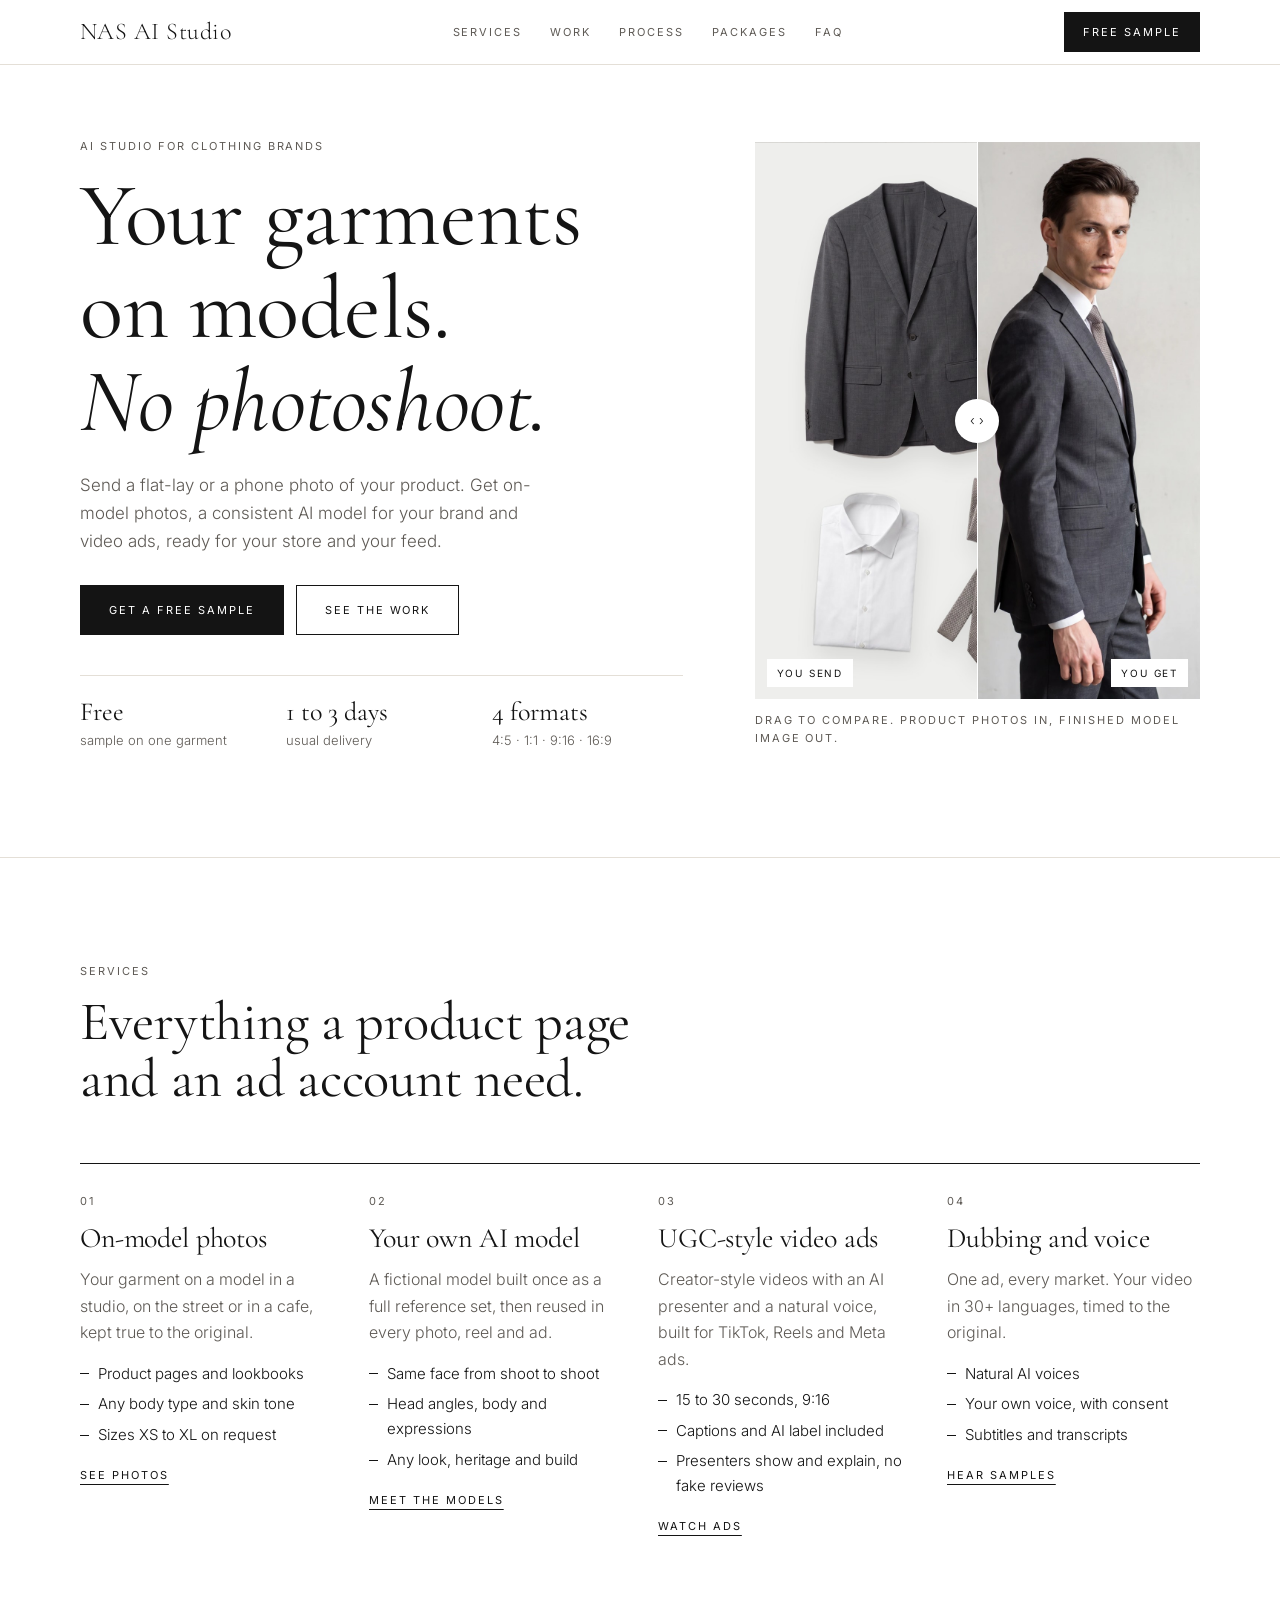
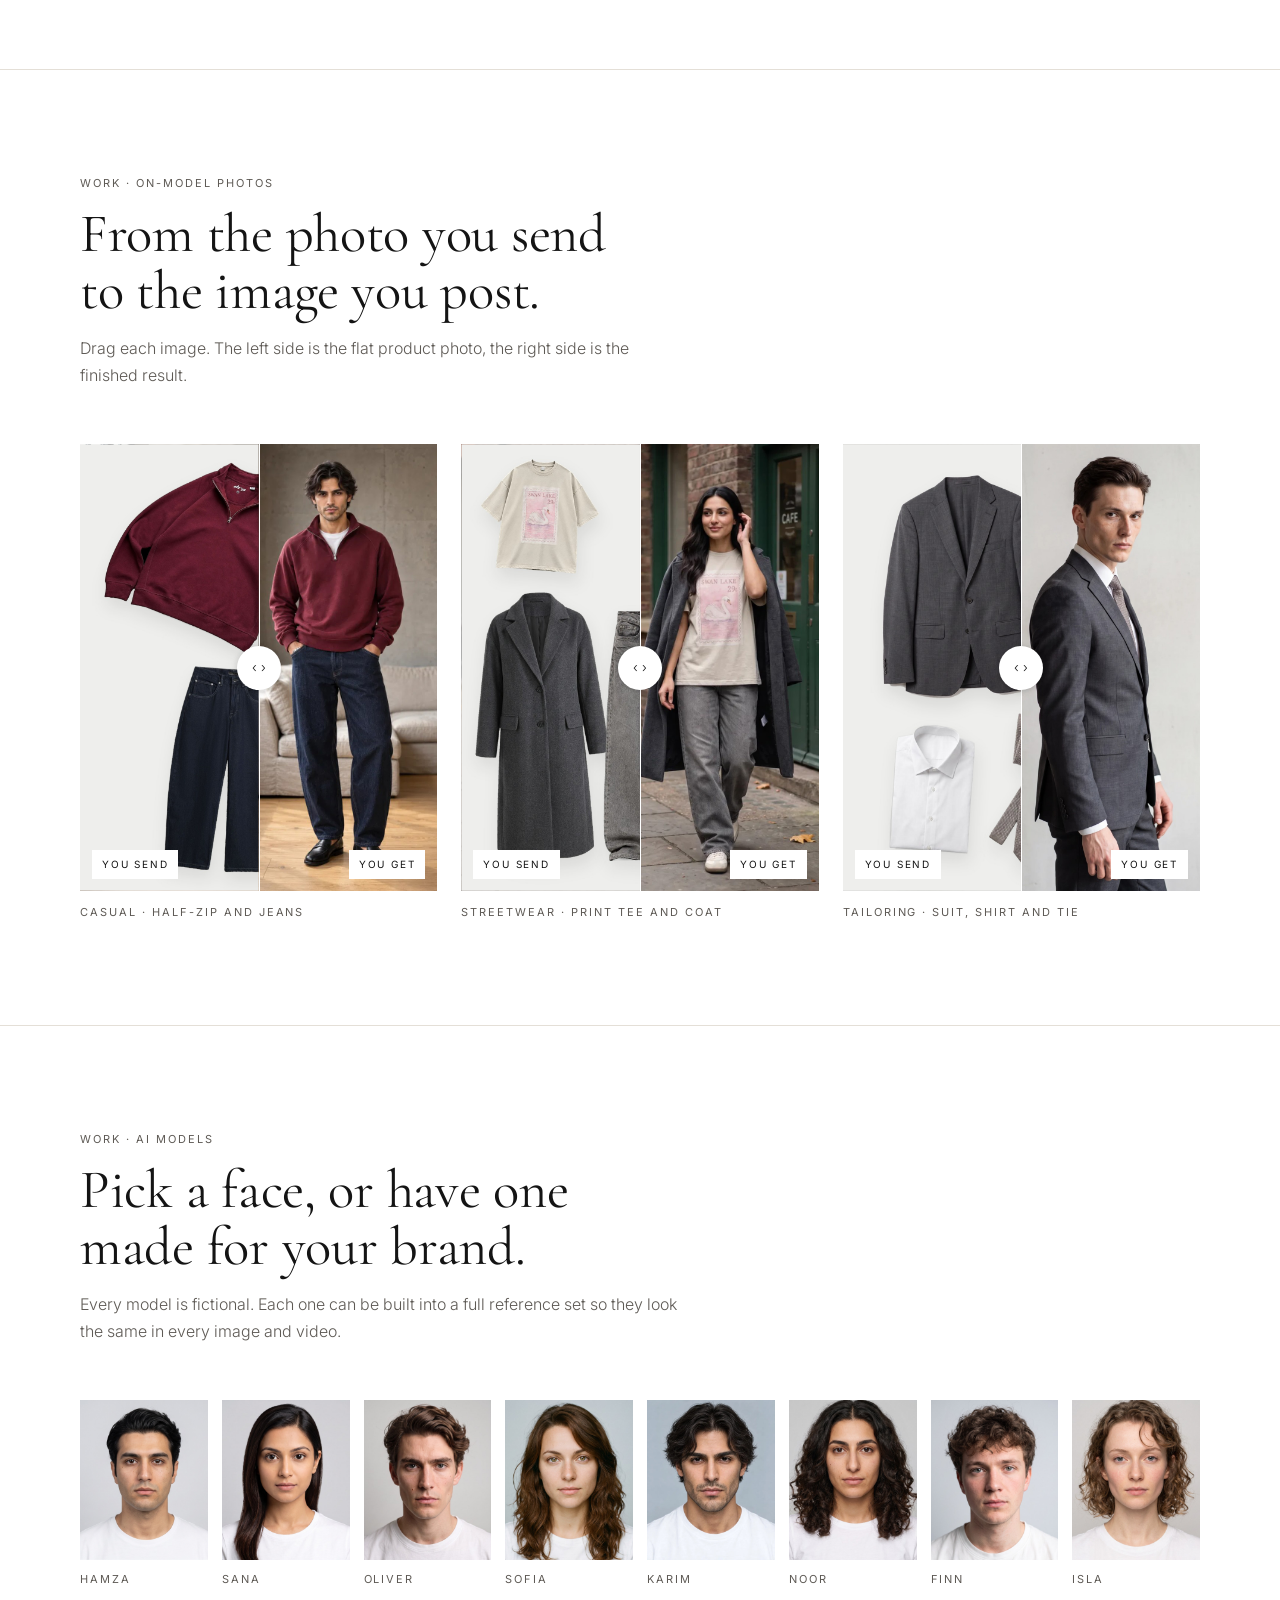
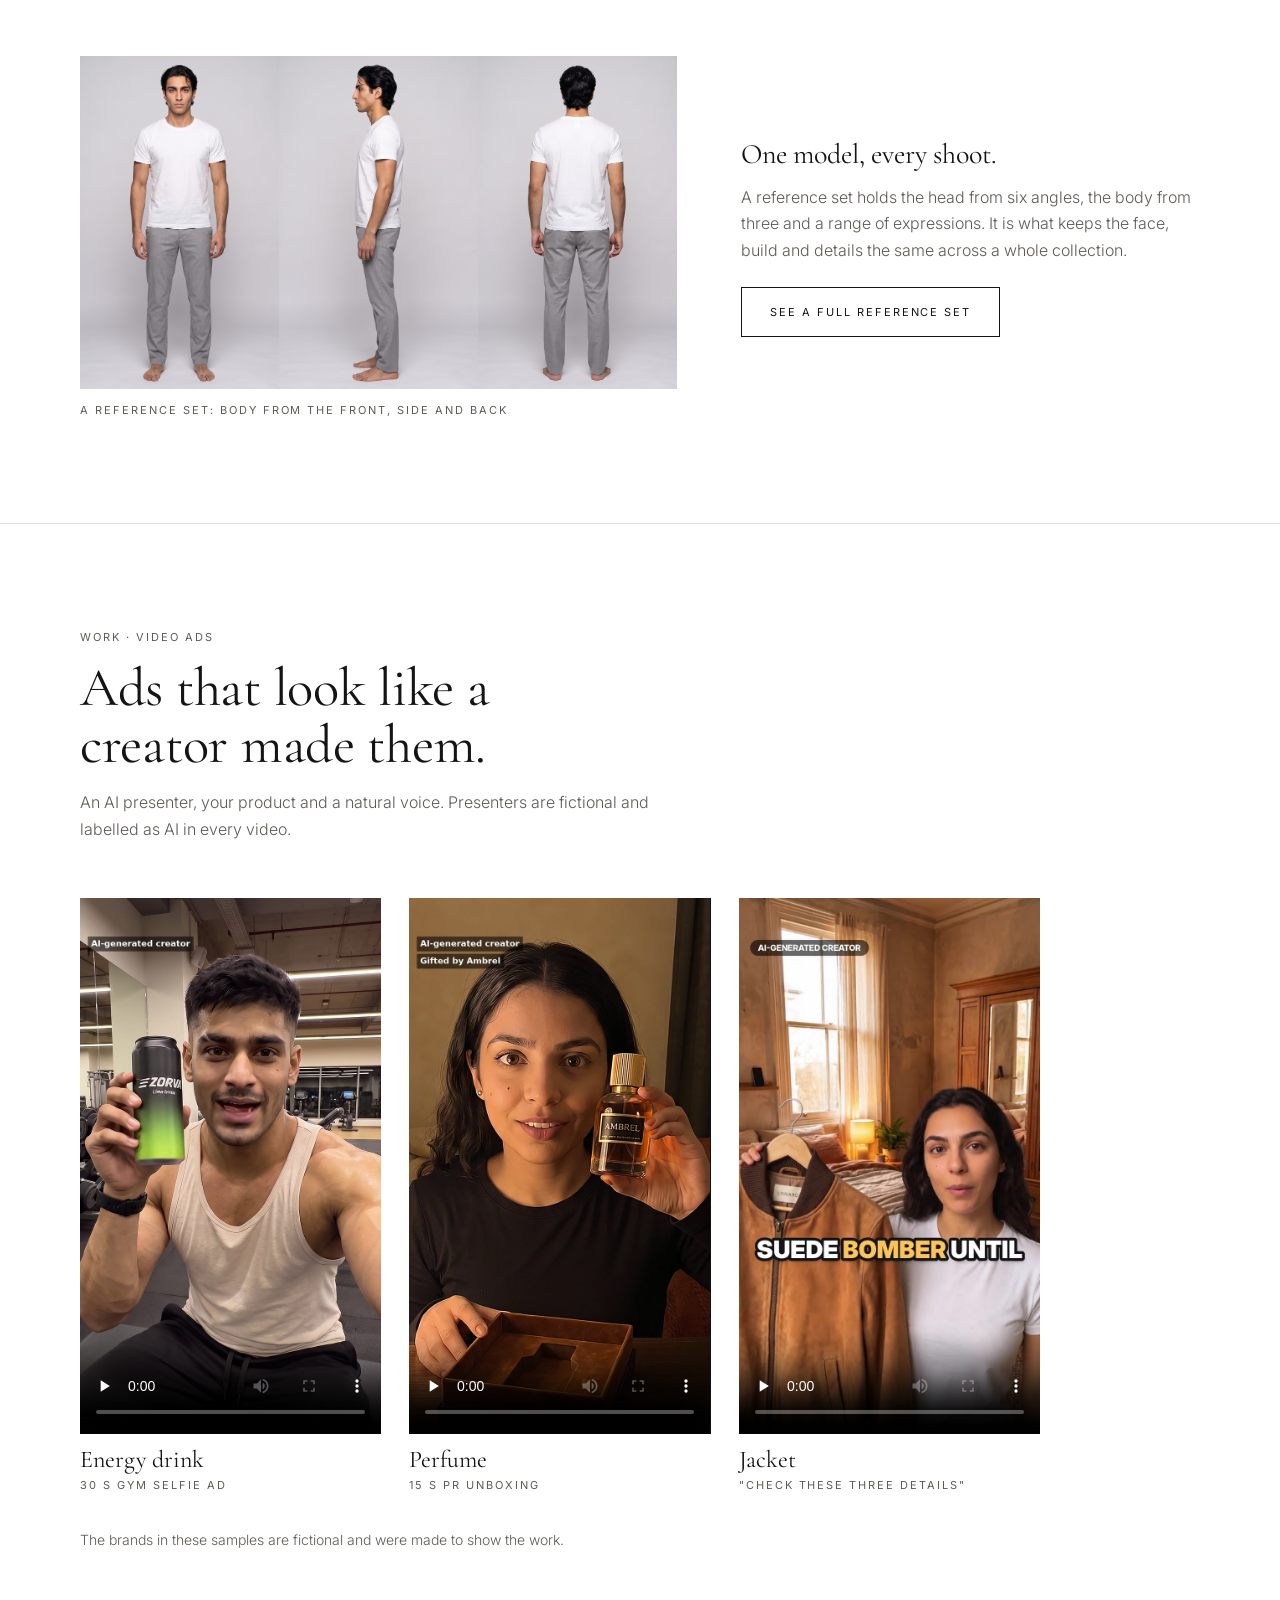
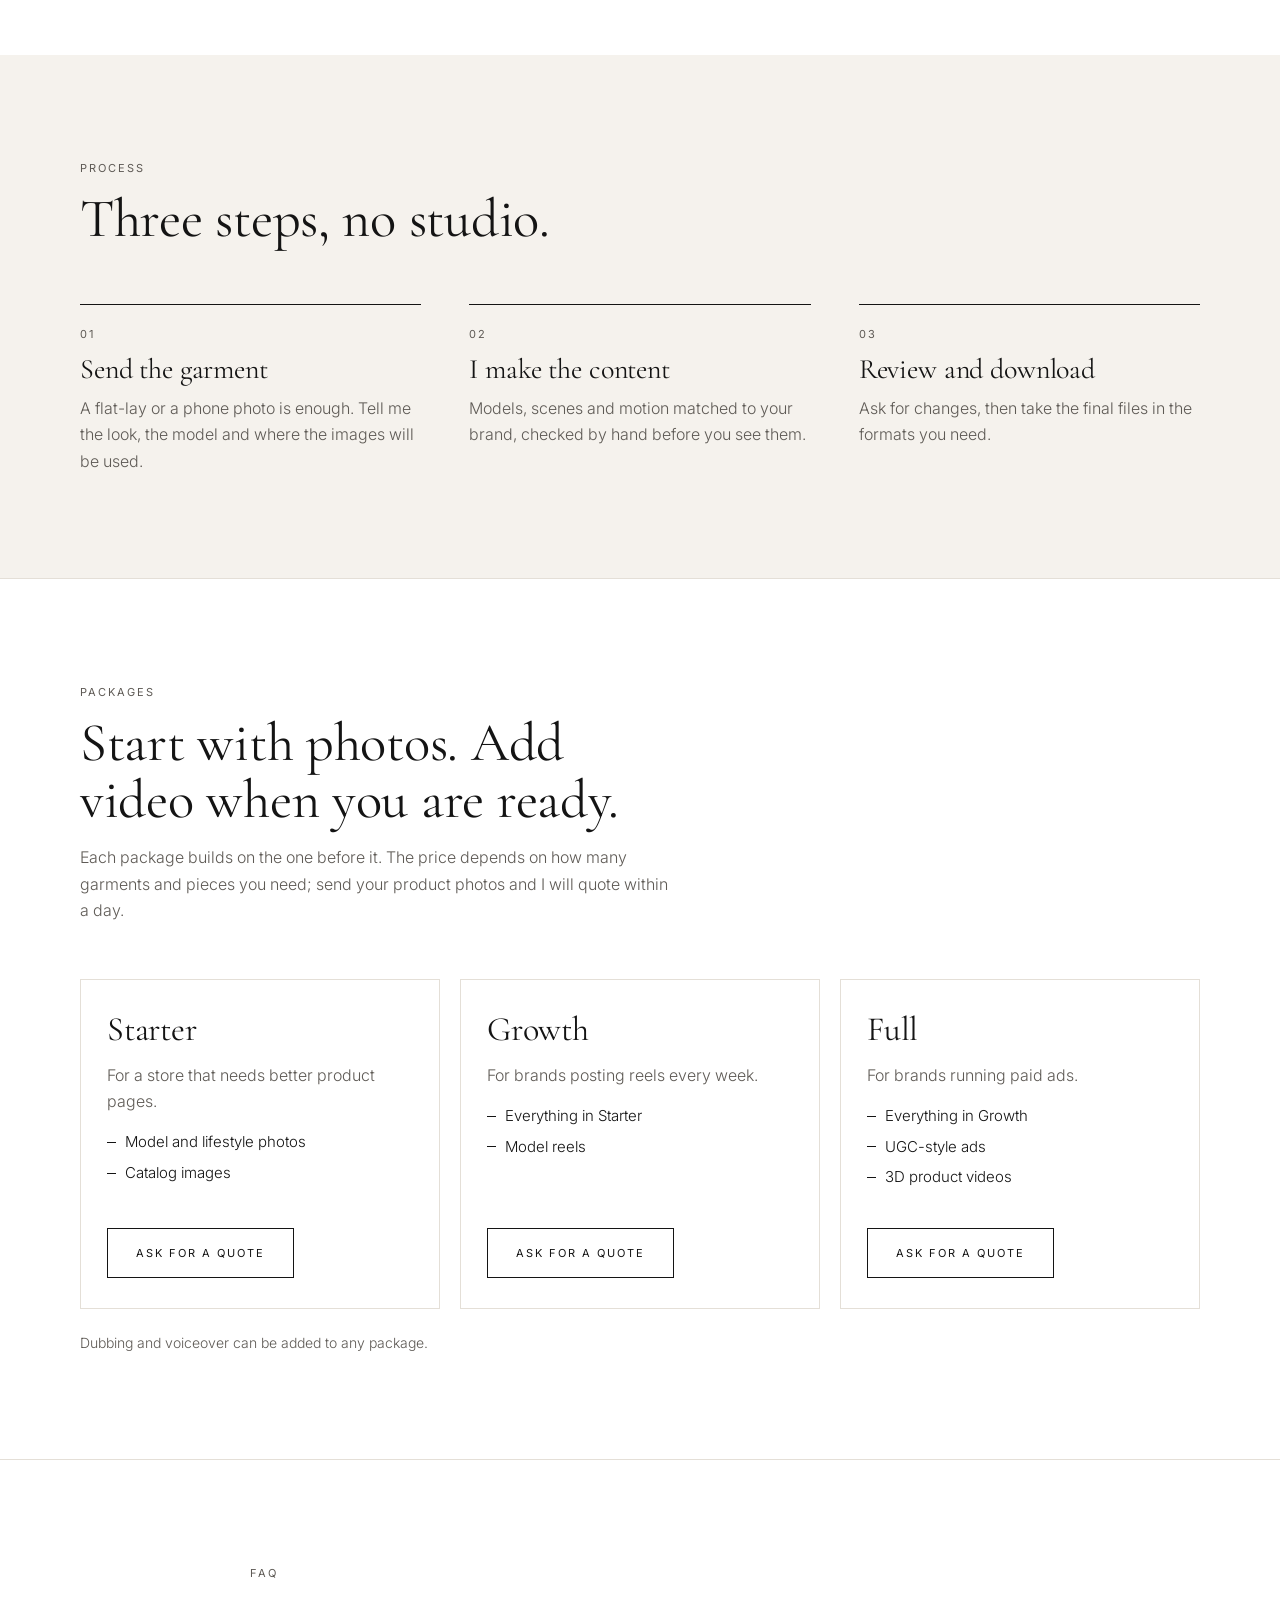
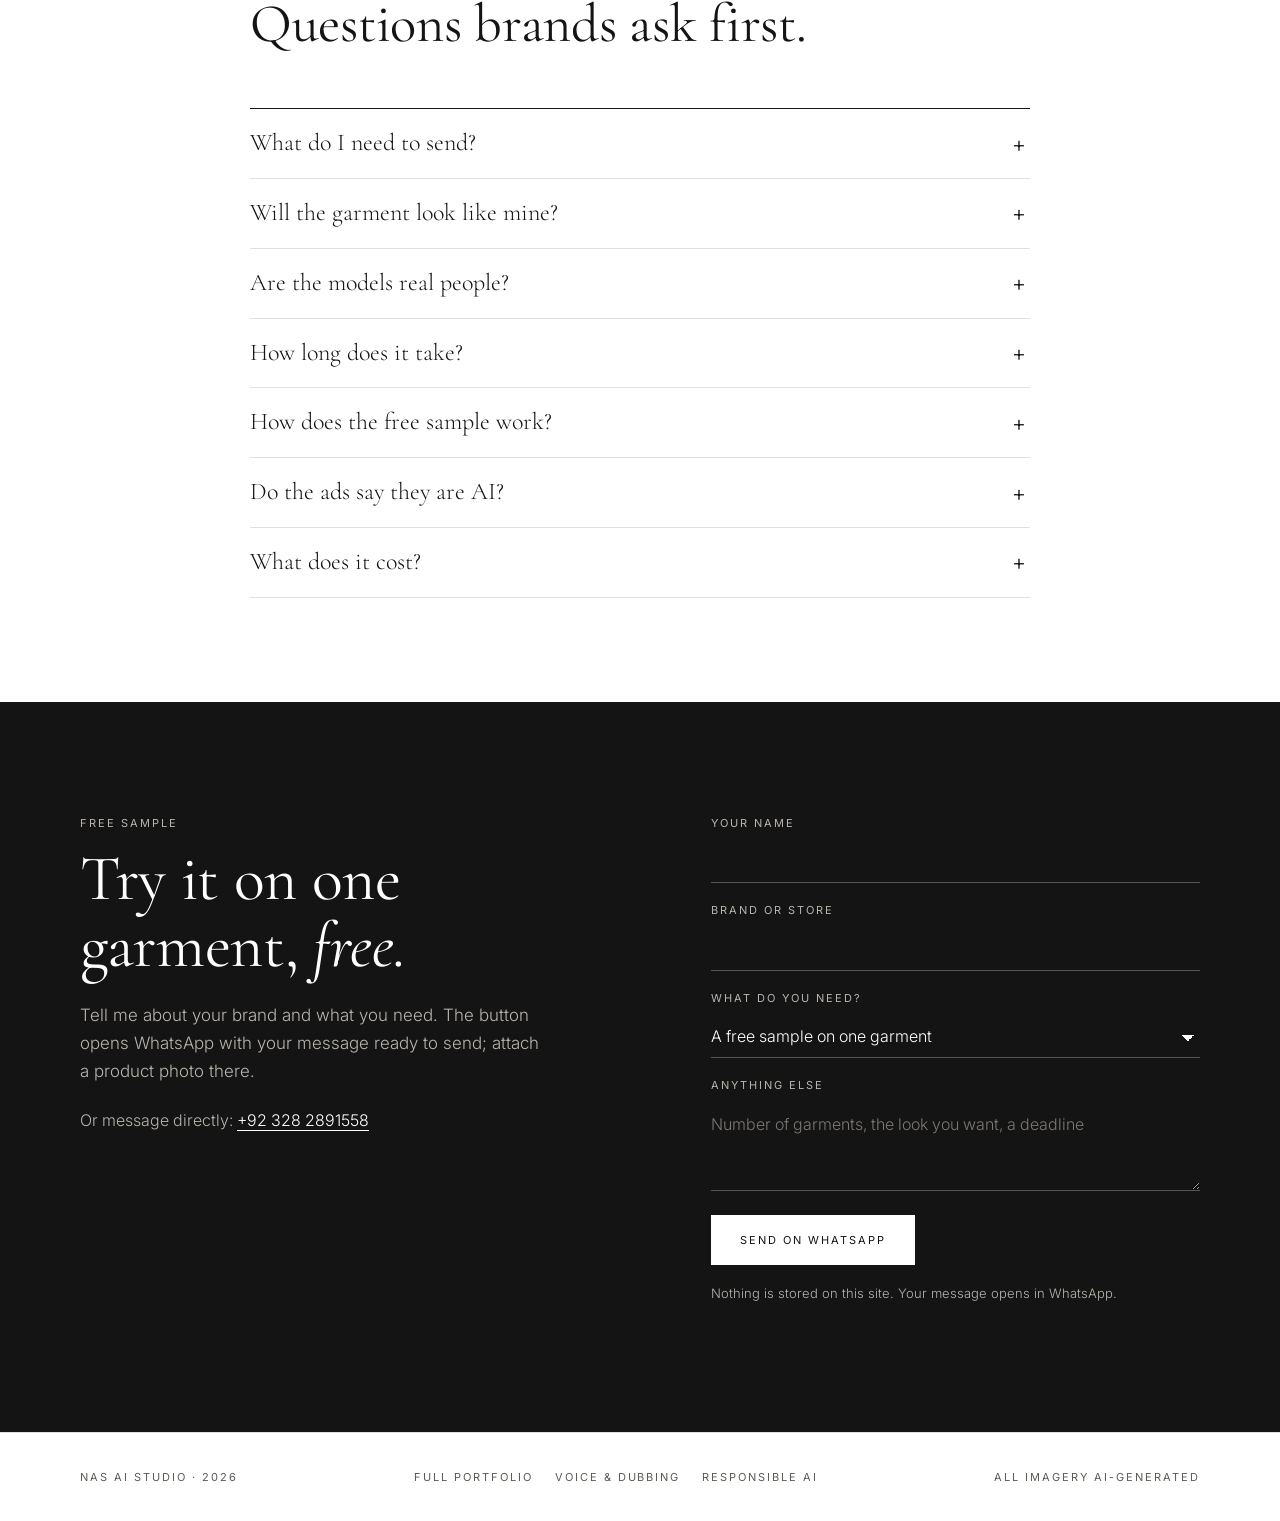
==== studio/index.html @ b706aa06 "Add a separate minimal service site for clothing brands under /studio/ A sales-focused page that reu" ====
<!doctype html>
<html lang="en">
<head>
<meta charset="utf-8">
<meta name="viewport" content="width=device-width, initial-scale=1, viewport-fit=cover">
<title>NAS AI Studio · On-model photos and ads for clothing brands</title>
<meta name="description" content="Send a product photo. Get on-model photos, AI fashion models and UGC-style video ads for your clothing brand, without a photoshoot. Free sample on one garment.">
<link rel="preconnect" href="https://fonts.googleapis.com">
<link rel="preconnect" href="https://fonts.gstatic.com" crossorigin>
<link rel="stylesheet" href="https://fonts.googleapis.com/css2?family=Cormorant+Garamond:ital,wght@0,400;0,500;1,400&family=Inter:wght@300;400;500&display=swap">
<link rel="stylesheet" href="studio.css?v=1">
</head>
<body>

<header class="top">
  <div class="wrap bar">
    <a class="brand" href="#top">NAS AI Studio</a>
    <nav class="nav" aria-label="Sections">
      <a href="#services">Services</a>
      <a href="#work">Work</a>
      <a href="#process">Process</a>
      <a href="#packages">Packages</a>
      <a href="#faq">FAQ</a>
    </nav>
    <a class="btn solid small" href="#contact">Free sample</a>
  </div>
</header>

<main id="top">

  <section class="hero">
    <div class="wrap hero-grid">
      <div class="hero-copy">
        <p class="eyebrow">AI studio for clothing brands</p>
        <h1>Your garments on models. <em>No photoshoot.</em></h1>
        <p class="lede">Send a flat-lay or a phone photo of your product. Get on-model photos, a consistent AI model for your brand and video ads, ready for your store and your feed.</p>
        <div class="cta">
          <a class="btn solid" href="#contact">Get a free sample</a>
          <a class="btn line" href="#work">See the work</a>
        </div>
        <ul class="facts">
          <li><b>Free</b><span>sample on one garment</span></li>
          <li><b>1 to 3 days</b><span>usual delivery</span></li>
          <li><b>4 formats</b><span>4:5 · 1:1 · 9:16 · 16:9</span></li>
        </ul>
      </div>
      <figure class="hero-media">
        <div class="ba" style="--p:50%">
          <div class="layer"><img src="../img/m3-ai.jpg" alt="AI result: a model wearing a charcoal suit, white shirt and tie" width="1200" height="1500"></div>
          <div class="layer before"><img src="../img/m3-original.jpg" alt="Original product photos: charcoal suit jacket, trousers, white shirt and knit tie" width="1200" height="1500"></div>
          <span class="tag l">You send</span>
          <span class="tag r">You get</span>
          <div class="divider"></div>
          <div class="knob" aria-hidden="true">‹ ›</div>
          <input type="range" min="0" max="100" value="50" aria-label="Compare the product photos you send with the finished model image">
        </div>
        <figcaption>Drag to compare. Product photos in, finished model image out.</figcaption>
      </figure>
    </div>
  </section>

  <section class="band" id="services">
    <div class="wrap">
      <div class="head">
        <p class="eyebrow">Services</p>
        <h2>Everything a product page and an ad account need.</h2>
      </div>
      <div class="services">
        <article class="service">
          <span class="num">01</span>
          <h3>On-model photos</h3>
          <p>Your garment on a model in a studio, on the street or in a cafe, kept true to the original.</p>
          <ul><li>Product pages and lookbooks</li><li>Any body type and skin tone</li><li>Sizes XS to XL on request</li></ul>
          <a class="more" href="#work">See photos</a>
        </article>
        <article class="service">
          <span class="num">02</span>
          <h3>Your own AI model</h3>
          <p>A fictional model built once as a full reference set, then reused in every photo, reel and ad.</p>
          <ul><li>Same face from shoot to shoot</li><li>Head angles, body and expressions</li><li>Any look, heritage and build</li></ul>
          <a class="more" href="#models">Meet the models</a>
        </article>
        <article class="service">
          <span class="num">03</span>
          <h3>UGC-style video ads</h3>
          <p>Creator-style videos with an AI presenter and a natural voice, built for TikTok, Reels and Meta ads.</p>
          <ul><li>15 to 30 seconds, 9:16</li><li>Captions and AI label included</li><li>Presenters show and explain, no fake reviews</li></ul>
          <a class="more" href="#ads">Watch ads</a>
        </article>
        <article class="service">
          <span class="num">04</span>
          <h3>Dubbing and voice</h3>
          <p>One ad, every market. Your video in 30+ languages, timed to the original.</p>
          <ul><li>Natural AI voices</li><li>Your own voice, with consent</li><li>Subtitles and transcripts</li></ul>
          <a class="more" href="../voice.html">Hear samples</a>
        </article>
      </div>
    </div>
  </section>

  <section class="band" id="work">
    <div class="wrap">
      <div class="head">
        <p class="eyebrow">Work · On-model photos</p>
        <h2>From the photo you send to the image you post.</h2>
        <p class="sub">Drag each image. The left side is the flat product photo, the right side is the finished result.</p>
      </div>
      <div class="ba-row">
        <figure>
          <div class="ba" style="--p:50%">
            <div class="layer"><img loading="lazy" src="../img/m4-ai.jpg" alt="AI result: a model in a burgundy half-zip sweatshirt, dark jeans and loafers"></div>
            <div class="layer before"><img loading="lazy" src="../img/m4-original.jpg" alt="Original product photos: burgundy half-zip sweatshirt and dark balloon jeans"></div>
            <span class="tag l">You send</span><span class="tag r">You get</span>
            <div class="divider"></div><div class="knob" aria-hidden="true">‹ ›</div>
            <input type="range" min="0" max="100" value="50" aria-label="Compare original and AI result, casual outfit">
          </div>
          <figcaption>Casual · half-zip and jeans</figcaption>
        </figure>
        <figure>
          <div class="ba" style="--p:50%">
            <div class="layer"><img loading="lazy" src="../img/m5-ai.jpg" alt="AI result: a model in a print t-shirt, grey jeans, grey coat and white trainers"></div>
            <div class="layer before"><img loading="lazy" src="../img/m5-original.jpg" alt="Original product photos: print t-shirt and grey washed jeans"></div>
            <span class="tag l">You send</span><span class="tag r">You get</span>
            <div class="divider"></div><div class="knob" aria-hidden="true">‹ ›</div>
            <input type="range" min="0" max="100" value="50" aria-label="Compare original and AI result, streetwear outfit">
          </div>
          <figcaption>Streetwear · print tee and coat</figcaption>
        </figure>
        <figure>
          <div class="ba" style="--p:50%">
            <div class="layer"><img loading="lazy" src="../img/m3-ai.jpg" alt="AI result: a model in a charcoal suit, white shirt and tie"></div>
            <div class="layer before"><img loading="lazy" src="../img/m3-original.jpg" alt="Original product photos: charcoal suit, white shirt and knit tie"></div>
            <span class="tag l">You send</span><span class="tag r">You get</span>
            <div class="divider"></div><div class="knob" aria-hidden="true">‹ ›</div>
            <input type="range" min="0" max="100" value="50" aria-label="Compare original and AI result, tailoring">
          </div>
          <figcaption>Tailoring · suit, shirt and tie</figcaption>
        </figure>
      </div>
    </div>
  </section>

  <section class="band" id="models">
    <div class="wrap">
      <div class="head">
        <p class="eyebrow">Work · AI models</p>
        <h2>Pick a face, or have one made for your brand.</h2>
        <p class="sub">Every model is fictional. Each one can be built into a full reference set so they look the same in every image and video.</p>
      </div>
      <div class="faces">
        <figure><img loading="lazy" src="../img/other-03.jpg" alt="Hamza, AI model"><figcaption>Hamza</figcaption></figure>
        <figure><img loading="lazy" src="../img/female-sana.jpg?v=2" alt="Sana, AI model"><figcaption>Sana</figcaption></figure>
        <figure><img loading="lazy" src="../img/other-02.jpg" alt="Oliver, AI model"><figcaption>Oliver</figcaption></figure>
        <figure><img loading="lazy" src="../img/female-sofia.jpg" alt="Sofia, AI model"><figcaption>Sofia</figcaption></figure>
        <figure><img loading="lazy" src="../img/other-05.jpg" alt="Karim, AI model"><figcaption>Karim</figcaption></figure>
        <figure><img loading="lazy" src="../img/female-noor.jpg" alt="Noor, AI model"><figcaption>Noor</figcaption></figure>
        <figure><img loading="lazy" src="../img/other-04.jpg" alt="Finn, AI model"><figcaption>Finn</figcaption></figure>
        <figure><img loading="lazy" src="../img/female-isla.jpg" alt="Isla, AI model"><figcaption>Isla</figcaption></figure>
      </div>
      <div class="split">
        <figure class="sheet"><img loading="lazy" src="../img/adam-body.jpg" alt="A model reference sheet: full body from the front, side and back"><figcaption>A reference set: body from the front, side and back</figcaption></figure>
        <div class="split-copy">
          <h3>One model, every shoot.</h3>
          <p>A reference set holds the head from six angles, the body from three and a range of expressions. It is what keeps the face, build and details the same across a whole collection.</p>
          <a class="btn line" href="../fashion.html#models">See a full reference set</a>
        </div>
      </div>
    </div>
  </section>

  <section class="band" id="ads">
    <div class="wrap">
      <div class="head">
        <p class="eyebrow">Work · Video ads</p>
        <h2>Ads that look like a creator made them.</h2>
        <p class="sub">An AI presenter, your product and a natural voice. Presenters are fictional and labelled as AI in every video.</p>
      </div>
      <div class="ads">
        <figure>
          <video controls preload="none" playsinline poster="../media/ugc/zorva-lime-strike-rayan-poster.jpg"><source src="../media/ugc/zorva-lime-strike-rayan.mp4" type="video/mp4"></video>
          <figcaption><b>Energy drink</b><span>30 s gym selfie ad</span></figcaption>
        </figure>
        <figure>
          <video controls preload="none" playsinline poster="../media/ugc/night-amber-inaya-poster.jpg"><source src="../media/ugc/night-amber-inaya.mp4" type="video/mp4"></video>
          <figcaption><b>Perfume</b><span>15 s PR unboxing</span></figcaption>
        </figure>
        <figure>
          <video controls preload="none" playsinline poster="../media/ugc/suede-bomber-mira-poster.jpg"><source src="../media/ugc/suede-bomber-mira.mp4" type="video/mp4"></video>
          <figcaption><b>Jacket</b><span>"Check these three details"</span></figcaption>
        </figure>
      </div>
      <p class="note">The brands in these samples are fictional and were made to show the work.</p>
    </div>
  </section>

  <section class="band tint" id="process">
    <div class="wrap">
      <div class="head">
        <p class="eyebrow">Process</p>
        <h2>Three steps, no studio.</h2>
      </div>
      <ol class="steps">
        <li><span class="num">01</span><h3>Send the garment</h3><p>A flat-lay or a phone photo is enough. Tell me the look, the model and where the images will be used.</p></li>
        <li><span class="num">02</span><h3>I make the content</h3><p>Models, scenes and motion matched to your brand, checked by hand before you see them.</p></li>
        <li><span class="num">03</span><h3>Review and download</h3><p>Ask for changes, then take the final files in the formats you need.</p></li>
      </ol>
    </div>
  </section>

  <section class="band" id="packages">
    <div class="wrap">
      <div class="head">
        <p class="eyebrow">Packages</p>
        <h2>Start with photos. Add video when you are ready.</h2>
        <p class="sub">Each package builds on the one before it. The price depends on how many garments and pieces you need; send your product photos and I will quote within a day.</p>
      </div>
      <div class="packs">
        <article class="pack">
          <h3>Starter</h3>
          <p class="for">For a store that needs better product pages.</p>
          <ul><li>Model and lifestyle photos</li><li>Catalog images</li></ul>
          <a class="btn line" href="#contact" data-pack="Starter">Ask for a quote</a>
        </article>
        <article class="pack">
          <h3>Growth</h3>
          <p class="for">For brands posting reels every week.</p>
          <ul><li>Everything in Starter</li><li>Model reels</li></ul>
          <a class="btn line" href="#contact" data-pack="Growth">Ask for a quote</a>
        </article>
        <article class="pack">
          <h3>Full</h3>
          <p class="for">For brands running paid ads.</p>
          <ul><li>Everything in Growth</li><li>UGC-style ads</li><li>3D product videos</li></ul>
          <a class="btn line" href="#contact" data-pack="Full">Ask for a quote</a>
        </article>
      </div>
      <p class="note">Dubbing and voiceover can be added to any package.</p>
    </div>
  </section>

  <section class="band" id="faq">
    <div class="wrap narrow">
      <div class="head">
        <p class="eyebrow">FAQ</p>
        <h2>Questions brands ask first.</h2>
      </div>
      <div class="faq">
        <details><summary>What do I need to send?</summary><p>A clear photo of the garment: a flat-lay, a hanger shot or a phone photo. Add any notes on the look you want, the kind of model and where the images will be used.</p></details>
        <details><summary>Will the garment look like mine?</summary><p>Yes. The garment is kept true to the original, and you review every image. If a detail is off, ask for a change before you take the final files.</p></details>
        <details><summary>Are the models real people?</summary><p>No. Every model and presenter is fictional and AI-generated. Real faces are not used as references.</p></details>
        <details><summary>How long does it take?</summary><p>Usually 1 to 3 days, depending on how many pieces you need.</p></details>
        <details><summary>How does the free sample work?</summary><p>Send one product photo and I will make a sample from it, so you can judge the quality before you order anything.</p></details>
        <details><summary>Do the ads say they are AI?</summary><p>Yes. Video ads carry an "AI-generated creator" label, and presenters show and explain the product without pretending to be real customers. See the <a href="../responsible-ai.html">Responsible AI policy</a>.</p></details>
        <details><summary>What does it cost?</summary><p>It depends on the number of garments and the pieces per garment. Send your product photos and I will quote within a day.</p></details>
      </div>
    </div>
  </section>

  <section class="contact" id="contact">
    <div class="wrap contact-grid">
      <div>
        <p class="eyebrow">Free sample</p>
        <h2>Try it on one garment, <em>free.</em></h2>
        <p class="lede">Tell me about your brand and what you need. The button opens WhatsApp with your message ready to send; attach a product photo there.</p>
        <p class="direct">Or message directly: <a href="https://wa.me/923282891558" target="_blank" rel="noopener">+92 328 2891558</a></p>
      </div>
      <form class="form" id="brief" novalidate>
        <label>Your name<input name="name" autocomplete="name" required></label>
        <label>Brand or store<input name="brand" autocomplete="organization"></label>
        <label>What do you need?
          <select name="need">
            <option>A free sample on one garment</option>
            <option>On-model photos</option>
            <option>An AI model for my brand</option>
            <option>UGC-style video ads</option>
            <option>Dubbing and voice</option>
            <option>Starter package</option>
            <option>Growth package</option>
            <option>Full package</option>
          </select>
        </label>
        <label>Anything else<textarea name="note" rows="3" placeholder="Number of garments, the look you want, a deadline"></textarea></label>
        <button class="btn solid" type="submit">Send on WhatsApp</button>
        <p class="form-note">Nothing is stored on this site. Your message opens in WhatsApp.</p>
      </form>
    </div>
  </section>

</main>

<footer class="foot">
  <div class="wrap bar">
    <span>NAS AI Studio · 2026</span>
    <nav aria-label="More"><a href="../index.html">Full portfolio</a><a href="../voice.html">Voice &amp; dubbing</a><a href="../responsible-ai.html">Responsible AI</a></nav>
    <span>All imagery AI-generated</span>
  </div>
</footer>

<a class="sticky-cta" href="#contact">Get a free sample</a>

<script src="studio.js?v=1"></script>
</body>
</html>
---- studio/studio.css ----
/* NAS AI Studio service site. Minimal fashion-studio look: white ground, near-black ink,
   one warm neutral for panels, hairline rules, a light serif for headlines and a plain sans for everything else. */
:root {
  --paper: #ffffff;
  --tint: #f5f2ed;
  --ink: #141414;
  --ink-2: #5e5a55;
  --line: #e4dfd7;
  --f-display: 'Cormorant Garamond', 'Times New Roman', serif;
  --f-body: 'Inter', system-ui, -apple-system, 'Segoe UI', sans-serif;
  color-scheme: light;
}
* { box-sizing: border-box; }
html { scroll-behavior: smooth; scroll-padding-top: 76px; }
body { margin: 0; background: var(--paper); color: var(--ink); font: 300 16px/1.65 var(--f-body); -webkit-text-size-adjust: 100%; }
img, video { max-width: 100%; display: block; }
a { color: inherit; }
b, strong { font-weight: 500; }
:focus-visible { outline: 2px solid var(--ink); outline-offset: 3px; }
figure { margin: 0; }

.wrap { max-width: 1160px; margin-inline: auto; padding-inline: max(20px, env(safe-area-inset-left, 0px)) max(20px, env(safe-area-inset-right, 0px)); }
.wrap.narrow { max-width: 820px; }
.eyebrow, .nav a, .btn, .tag, .num, .faces figcaption, .foot, .ba-row figcaption, .hero-media figcaption, .ads figcaption span, .sheet figcaption, label {
  font-family: var(--f-body); font-weight: 400; font-size: 11px; letter-spacing: 0.18em; text-transform: uppercase;
}
.eyebrow { color: var(--ink-2); margin: 0 0 14px; }
h1, h2, h3 { font-family: var(--f-display); font-weight: 400; margin: 0; line-height: 1.04; letter-spacing: -0.005em; text-wrap: balance; }
h1 { font-size: clamp(2.9rem, 8.4vw, 5.6rem); }
h2 { font-size: clamp(2.1rem, 5vw, 3.4rem); }
h3 { font-size: 28px; line-height: 1.15; }
h1 em, h2 em { font-style: italic; }
.lede { font-size: 17px; color: var(--ink-2); max-width: 46ch; margin: 22px 0 0; }
.sub { color: var(--ink-2); max-width: 60ch; margin: 16px 0 0; }
.note { color: var(--ink-2); font-size: 14px; margin: 22px 0 0; }

/* Header */
.top { position: sticky; top: 0; z-index: 20; background: rgba(255, 255, 255, 0.94); backdrop-filter: blur(8px); border-bottom: 1px solid var(--line); }
.bar { display: flex; align-items: center; justify-content: space-between; gap: 16px; min-height: 64px; }
.brand { font-family: var(--f-display); font-size: 24px; text-decoration: none; letter-spacing: 0.02em; white-space: nowrap; }
.nav { display: none; gap: 28px; }
.nav a { text-decoration: none; color: var(--ink-2); padding: 8px 0; }
.nav a:hover { color: var(--ink); }
@media (min-width: 900px) { .nav { display: flex; } }

/* Buttons */
.btn { display: inline-flex; align-items: center; justify-content: center; min-height: 50px; padding: 0 28px; border: 1px solid var(--ink); border-radius: 0; text-decoration: none; cursor: pointer; background: none; color: var(--ink); transition: background-color .2s ease, color .2s ease; }
.btn.small { min-height: 40px; padding: 0 18px; }
.btn.solid { background: var(--ink); color: var(--paper); }
.btn.solid:hover { background: transparent; color: var(--ink); }
.btn.line:hover { background: var(--ink); color: var(--paper); }

/* Hero */
.hero { padding-block: 44px 72px; }
.hero-grid { display: grid; gap: 40px; grid-template-columns: minmax(0, 1fr); align-items: center; }
.cta { display: flex; gap: 12px; flex-wrap: wrap; margin-top: 30px; }
.facts { list-style: none; margin: 40px 0 0; padding: 22px 0 0; border-top: 1px solid var(--line); display: grid; grid-template-columns: repeat(3, minmax(0, 1fr)); gap: 16px; }
.facts b { display: block; font-family: var(--f-display); font-weight: 400; font-size: 26px; line-height: 1.1; }
.facts span { color: var(--ink-2); font-size: 13px; }
.hero-media { justify-self: center; width: 100%; max-width: 460px; }
.hero-media figcaption, .ba-row figcaption, .sheet figcaption { color: var(--ink-2); margin-top: 12px; }
@media (min-width: 900px) {
  .hero { padding-block: 72px 104px; }
  .hero-grid { grid-template-columns: minmax(0, 1.15fr) minmax(0, 0.85fr); gap: 72px; }
  .hero-media { justify-self: end; }
}

/* Before / after slider */
.ba { --p: 50%; position: relative; width: 100%; aspect-ratio: 4 / 5; overflow: hidden; background: var(--tint); }
.ba .layer { position: absolute; inset: 0; }
.ba .layer img { width: 100%; height: 100%; object-fit: cover; }
.ba .before { clip-path: inset(0 calc(100% - var(--p)) 0 0); }
.ba .divider { position: absolute; top: 0; bottom: 0; left: var(--p); width: 1px; background: #fff; pointer-events: none; }
.ba .knob { position: absolute; top: 50%; left: var(--p); width: 44px; height: 44px; margin: -22px 0 0 -22px; border-radius: 50%; background: #fff; color: var(--ink); display: grid; place-items: center; font-size: 13px; pointer-events: none; box-shadow: 0 1px 6px rgba(0, 0, 0, 0.18); }
.ba .tag { position: absolute; bottom: 12px; z-index: 2; background: #fff; color: var(--ink); padding: 6px 10px; font-size: 10px; }
.ba .tag.l { left: 12px; }
.ba .tag.r { right: 12px; }
.ba input[type="range"] { position: absolute; inset: 0; width: 100%; height: 100%; margin: 0; opacity: 0; cursor: ew-resize; z-index: 3; }
.ba:focus-within { outline: 2px solid var(--ink); outline-offset: 3px; }

/* Sections */
.band { padding-block: 72px; border-top: 1px solid var(--line); }
.band.tint { background: var(--tint); border-top: 0; }
.head { margin-bottom: 40px; max-width: 760px; }
@media (min-width: 900px) { .band { padding-block: 104px; } .head { margin-bottom: 56px; } }

/* Services */
.services { display: grid; grid-template-columns: minmax(0, 1fr); border-top: 1px solid var(--ink); }
.service { padding: 28px 0 30px; border-bottom: 1px solid var(--line); display: grid; gap: 12px; align-content: start; }
.num { color: var(--ink-2); }
.service p { margin: 0; color: var(--ink-2); }
.service ul, .pack ul { list-style: none; margin: 4px 0 0; padding: 0; display: grid; gap: 6px; font-size: 15px; }
.service li, .pack li { padding-left: 18px; position: relative; }
.service li::before, .pack li::before { content: ""; position: absolute; left: 0; top: 0.78em; width: 9px; height: 1px; background: var(--ink); }
.more { font-size: 11px; letter-spacing: 0.18em; text-transform: uppercase; font-weight: 400; text-underline-offset: 5px; margin-top: 6px; justify-self: start; }
@media (min-width: 700px) { .services { grid-template-columns: repeat(2, minmax(0, 1fr)); column-gap: 48px; } }
@media (min-width: 1040px) { .services { grid-template-columns: repeat(4, minmax(0, 1fr)); column-gap: 36px; } .service { border-bottom: 0; } }

/* Work: sliders */
.ba-row { display: grid; gap: 28px; grid-template-columns: minmax(0, 1fr); }
@media (min-width: 760px) { .ba-row { grid-template-columns: repeat(3, minmax(0, 1fr)); gap: 24px; } }

/* Models */
.faces { display: grid; gap: 12px; grid-auto-flow: column; grid-auto-columns: 44%; overflow-x: auto; scroll-snap-type: x mandatory; padding-bottom: 12px; }
.faces figure { scroll-snap-align: start; }
.faces img { width: 100%; aspect-ratio: 4 / 5; object-fit: cover; background: var(--tint); }
.faces figcaption { margin-top: 10px; color: var(--ink-2); }
@media (min-width: 760px) { .faces { grid-auto-flow: row; grid-auto-columns: auto; grid-template-columns: repeat(4, minmax(0, 1fr)); overflow: visible; gap: 28px 20px; } }
@media (min-width: 1040px) { .faces { grid-template-columns: repeat(8, minmax(0, 1fr)); gap: 14px; } }
.split { display: grid; gap: 28px; grid-template-columns: minmax(0, 1fr); align-items: center; margin-top: 56px; }
.sheet img { width: 100%; background: var(--tint); }
.split-copy p { color: var(--ink-2); margin: 14px 0 24px; max-width: 46ch; }
@media (min-width: 900px) { .split { grid-template-columns: minmax(0, 1.3fr) minmax(0, 1fr); gap: 64px; } }

/* Ads */
.ads { display: grid; gap: 20px; grid-auto-flow: column; grid-auto-columns: 72%; overflow-x: auto; scroll-snap-type: x mandatory; padding-bottom: 12px; }
.ads figure { scroll-snap-align: start; }
.ads video { width: 100%; aspect-ratio: 9 / 16; background: #111; }
.ads figcaption { margin-top: 12px; display: grid; gap: 2px; }
.ads figcaption b { font-family: var(--f-display); font-weight: 400; font-size: 24px; line-height: 1.15; }
.ads figcaption span { color: var(--ink-2); }
@media (min-width: 760px) { .ads { grid-auto-flow: row; grid-auto-columns: auto; grid-template-columns: repeat(3, minmax(0, 1fr)); overflow: visible; max-width: 960px; gap: 28px; } }

/* Process */
.steps { list-style: none; margin: 0; padding: 0; display: grid; gap: 32px; grid-template-columns: minmax(0, 1fr); }
.steps li { border-top: 1px solid var(--ink); padding-top: 20px; display: grid; gap: 10px; align-content: start; }
.steps p { margin: 0; color: var(--ink-2); }
@media (min-width: 820px) { .steps { grid-template-columns: repeat(3, minmax(0, 1fr)); gap: 48px; } }

/* Packages */
.packs { display: grid; gap: 20px; grid-template-columns: minmax(0, 1fr); }
.pack { border: 1px solid var(--line); padding: 30px 26px; display: flex; flex-direction: column; gap: 12px; }
.pack h3 { font-size: 34px; }
.pack .for { margin: 0; color: var(--ink-2); }
.pack ul { margin-bottom: 14px; }
.pack .btn { align-self: flex-start; margin-top: auto; }
@media (min-width: 820px) { .packs { grid-template-columns: repeat(3, minmax(0, 1fr)); } .pack { min-height: 330px; } }

/* FAQ */
.faq { border-top: 1px solid var(--ink); }
.faq details { border-bottom: 1px solid var(--line); }
.faq summary { list-style: none; cursor: pointer; padding: 20px 36px 20px 0; position: relative; font-family: var(--f-display); font-size: 24px; line-height: 1.2; }
.faq summary::-webkit-details-marker { display: none; }
.faq summary::after { content: "+"; position: absolute; right: 4px; top: 50%; transform: translateY(-50%); font-family: var(--f-body); font-weight: 300; font-size: 22px; }
.faq details[open] summary::after { content: "–"; }
.faq p { margin: 0 0 22px; color: var(--ink-2); max-width: 62ch; }

/* Contact */
.contact { background: var(--ink); color: #fff; padding-block: 80px 96px; }
.contact .eyebrow, .contact .lede, .contact .direct, .contact .form-note { color: #b9b4ad; }
.contact-grid { display: grid; gap: 40px; grid-template-columns: minmax(0, 1fr); }
.contact h2 { font-size: clamp(2.4rem, 6vw, 4rem); }
.direct { margin: 22px 0 0; }
.direct a { color: #fff; text-underline-offset: 4px; }
.form { display: grid; gap: 18px; }
.form label { display: grid; gap: 8px; color: #b9b4ad; }
.form input, .form select, .form textarea { font: 300 16px/1.4 var(--f-body); letter-spacing: 0; text-transform: none; color: #fff; background: transparent; border: 0; border-bottom: 1px solid #5a5650; border-radius: 0; padding: 10px 0; width: 100%; }
.form select { appearance: none; background-image: linear-gradient(45deg, transparent 50%, #fff 50%), linear-gradient(135deg, #fff 50%, transparent 50%); background-position: calc(100% - 12px) 55%, calc(100% - 6px) 55%; background-size: 6px 6px; background-repeat: no-repeat; padding-right: 28px; }
.form select option { color: #141414; }
.form textarea { resize: vertical; }
.form input:focus, .form select:focus, .form textarea:focus { outline: none; border-bottom-color: #fff; }
.form ::placeholder { color: #7d7871; }
.form .btn { border-color: #fff; background: #fff; color: var(--ink); margin-top: 6px; justify-self: start; }
.form .btn:hover { background: transparent; color: #fff; }
.form-note { font-size: 13px; margin: 0; }
@media (min-width: 900px) { .contact-grid { grid-template-columns: minmax(0, 1fr) minmax(0, 0.9fr); gap: 88px; align-items: start; } .contact { padding-block: 112px 128px; } }

/* Footer */
.foot { color: var(--ink-2); padding-block: 12px 84px; border-top: 1px solid var(--line); }
.foot .bar { flex-wrap: wrap; padding-block: 14px; }
.foot nav { display: flex; gap: 22px; flex-wrap: wrap; }
.foot a { text-decoration: none; }
.foot a:hover { color: var(--ink); }

/* Mobile call to action */
.sticky-cta { position: fixed; left: 0; right: 0; bottom: 0; z-index: 30; display: flex; align-items: center; justify-content: center; min-height: 54px; padding-bottom: env(safe-area-inset-bottom, 0px); background: var(--ink); color: #fff; text-decoration: none; font-size: 11px; letter-spacing: 0.18em; text-transform: uppercase; font-weight: 400; transition: transform .25s ease; }
.sticky-cta.off { transform: translateY(100%); }
@media (min-width: 900px) { .sticky-cta { display: none; } .foot { padding-bottom: 12px; } }

@media (prefers-reduced-motion: reduce) { html { scroll-behavior: auto; } .btn, .sticky-cta { transition: none; } }
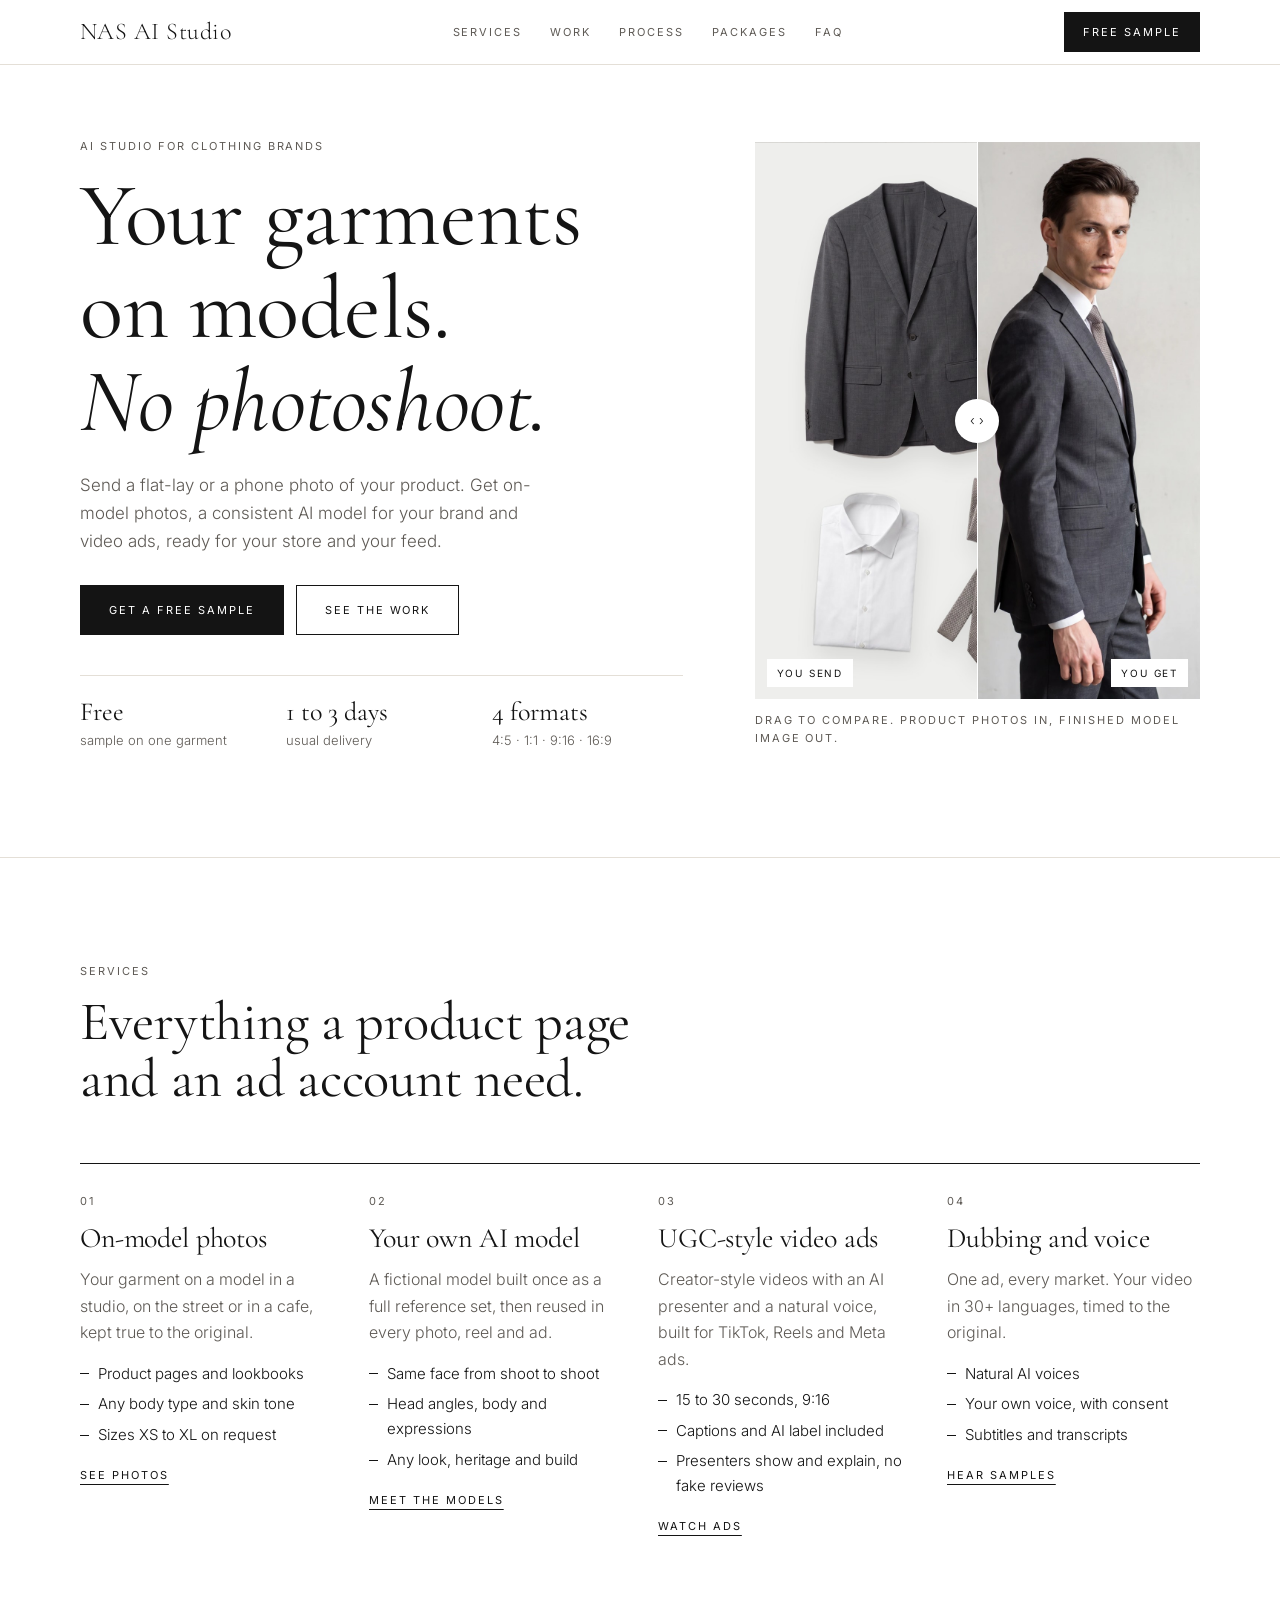
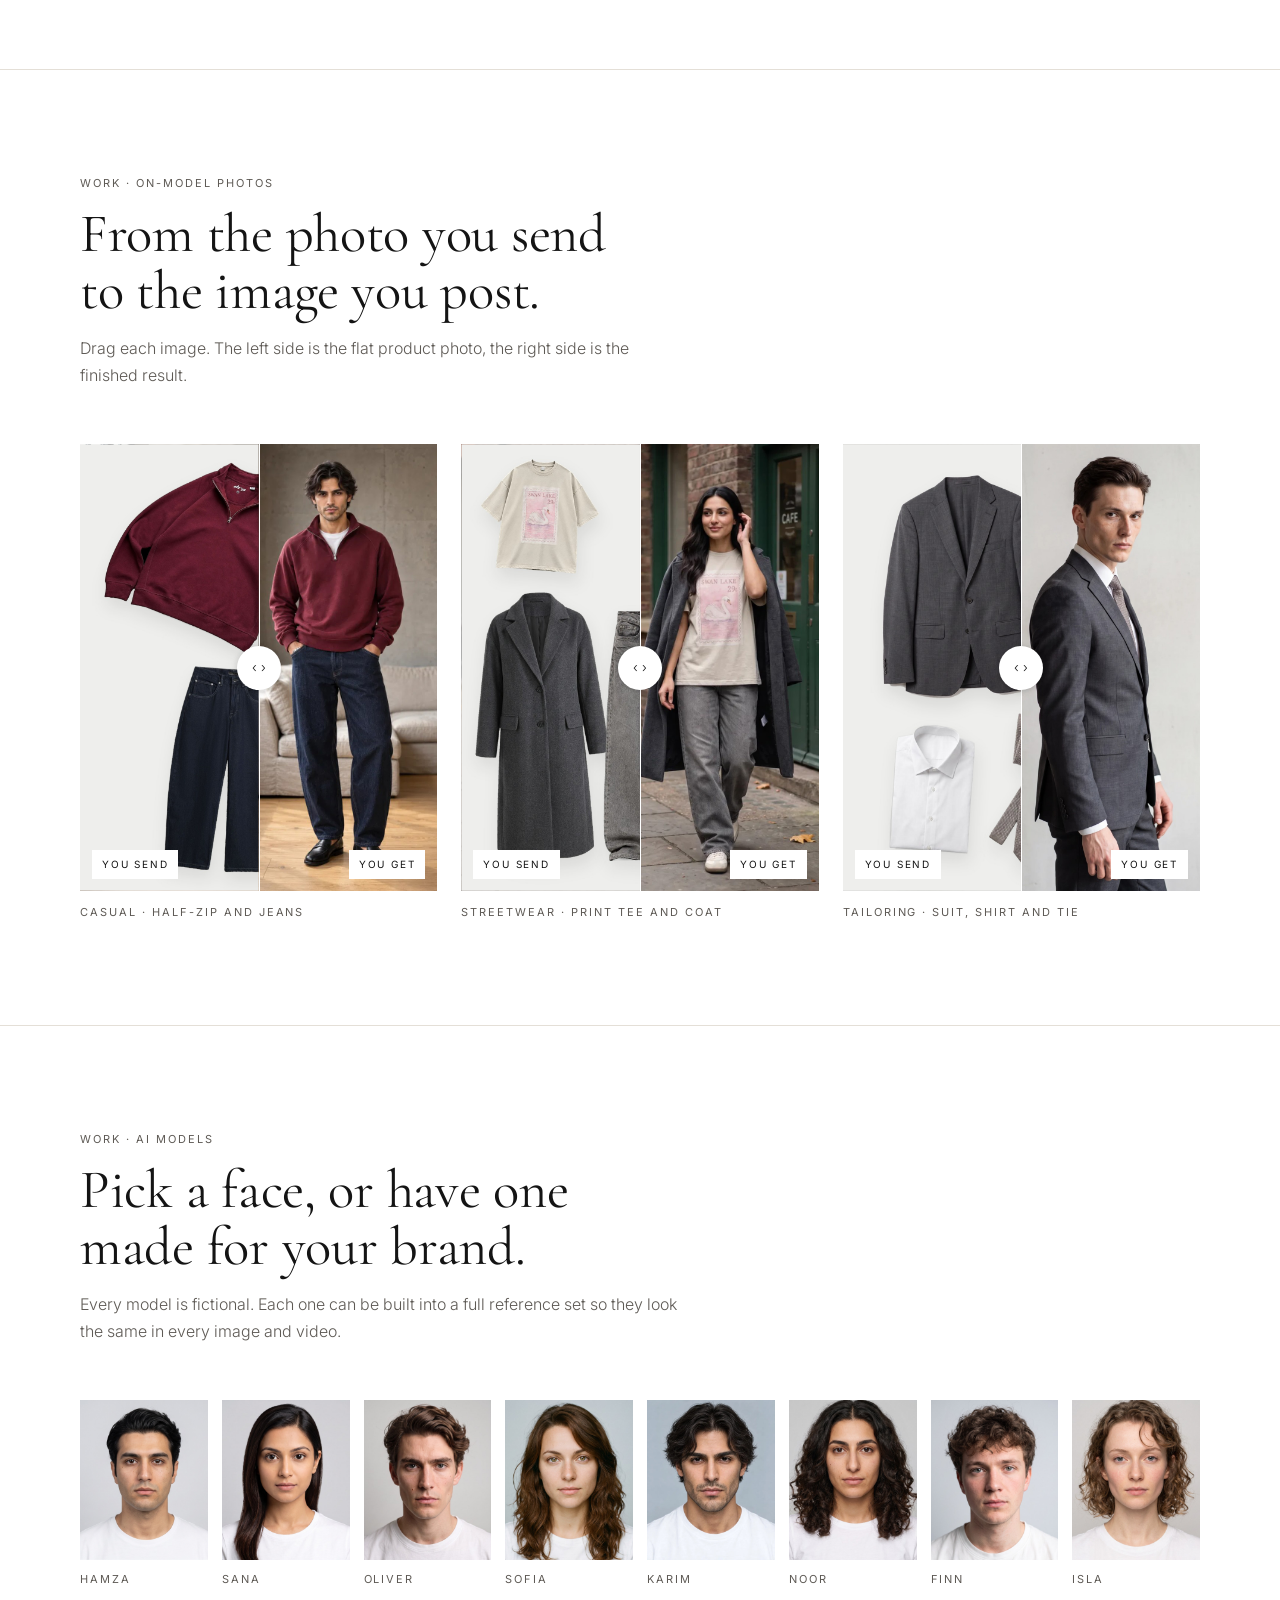
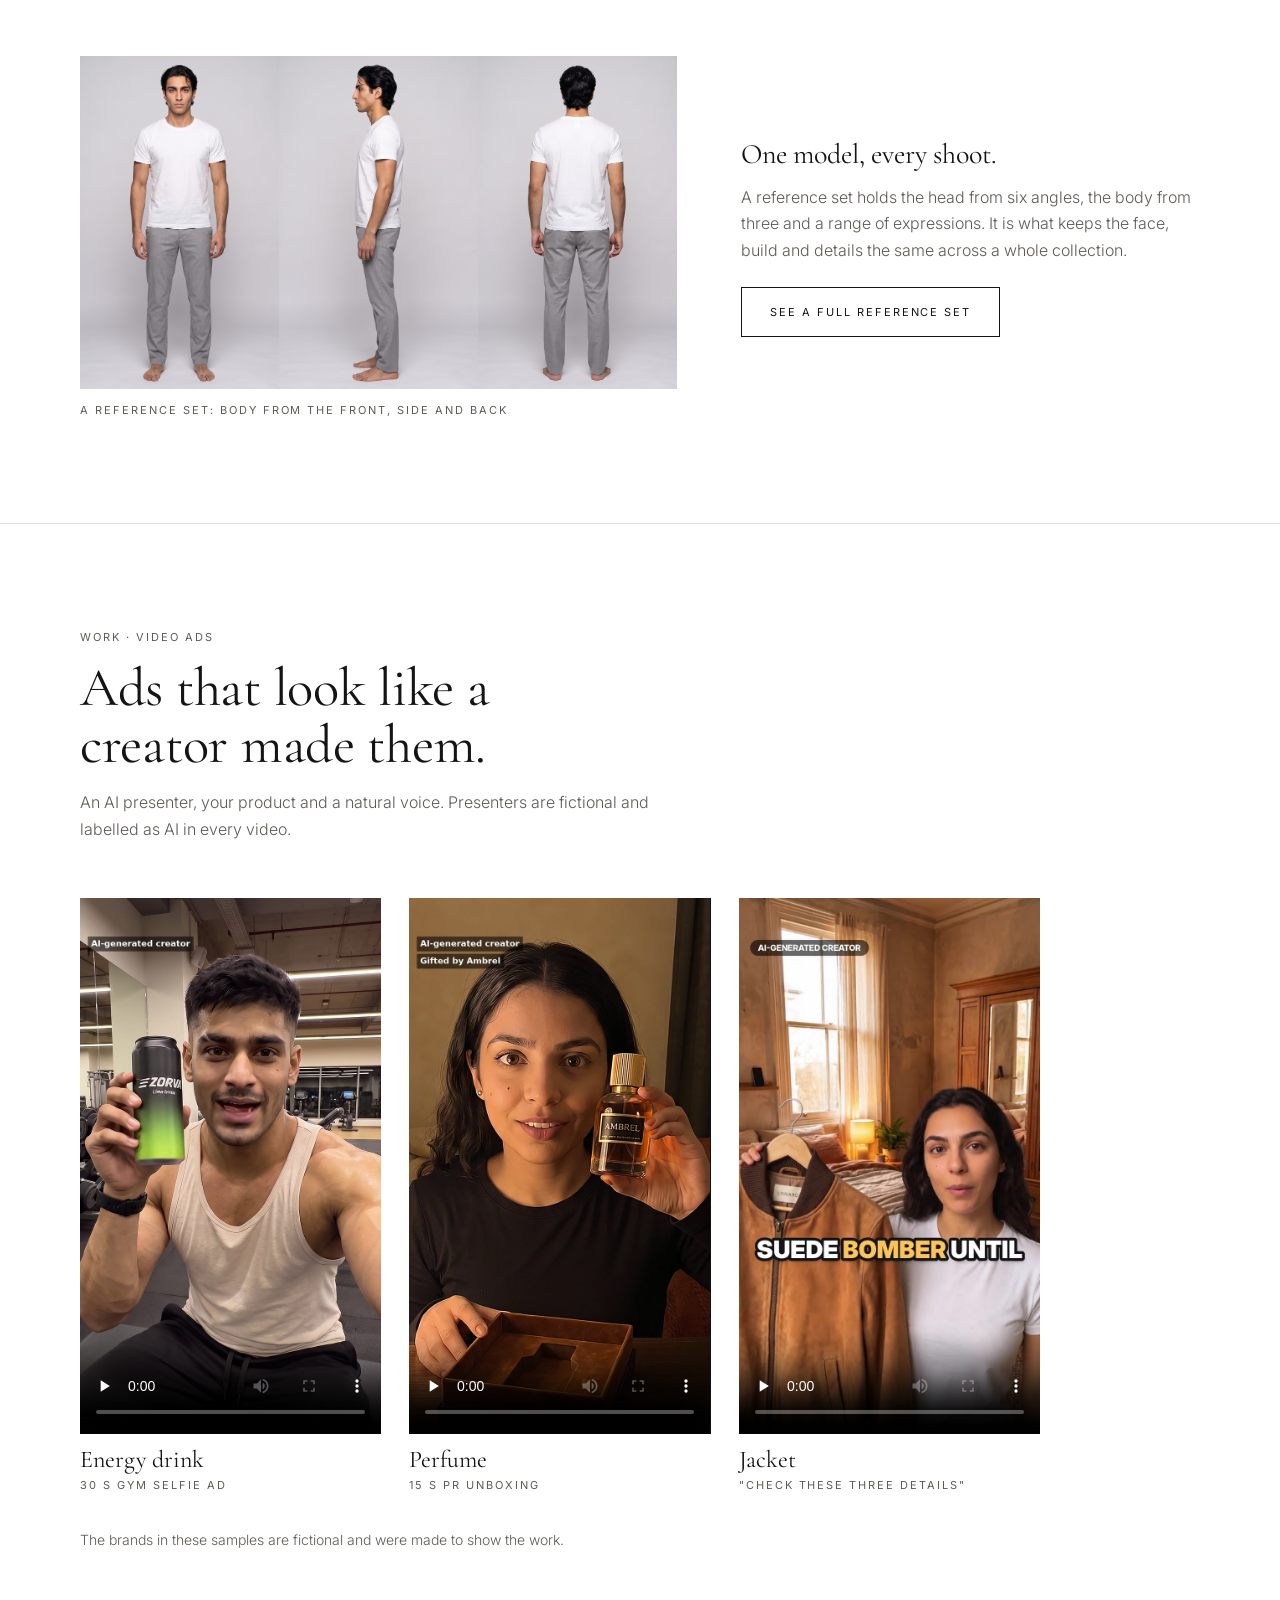
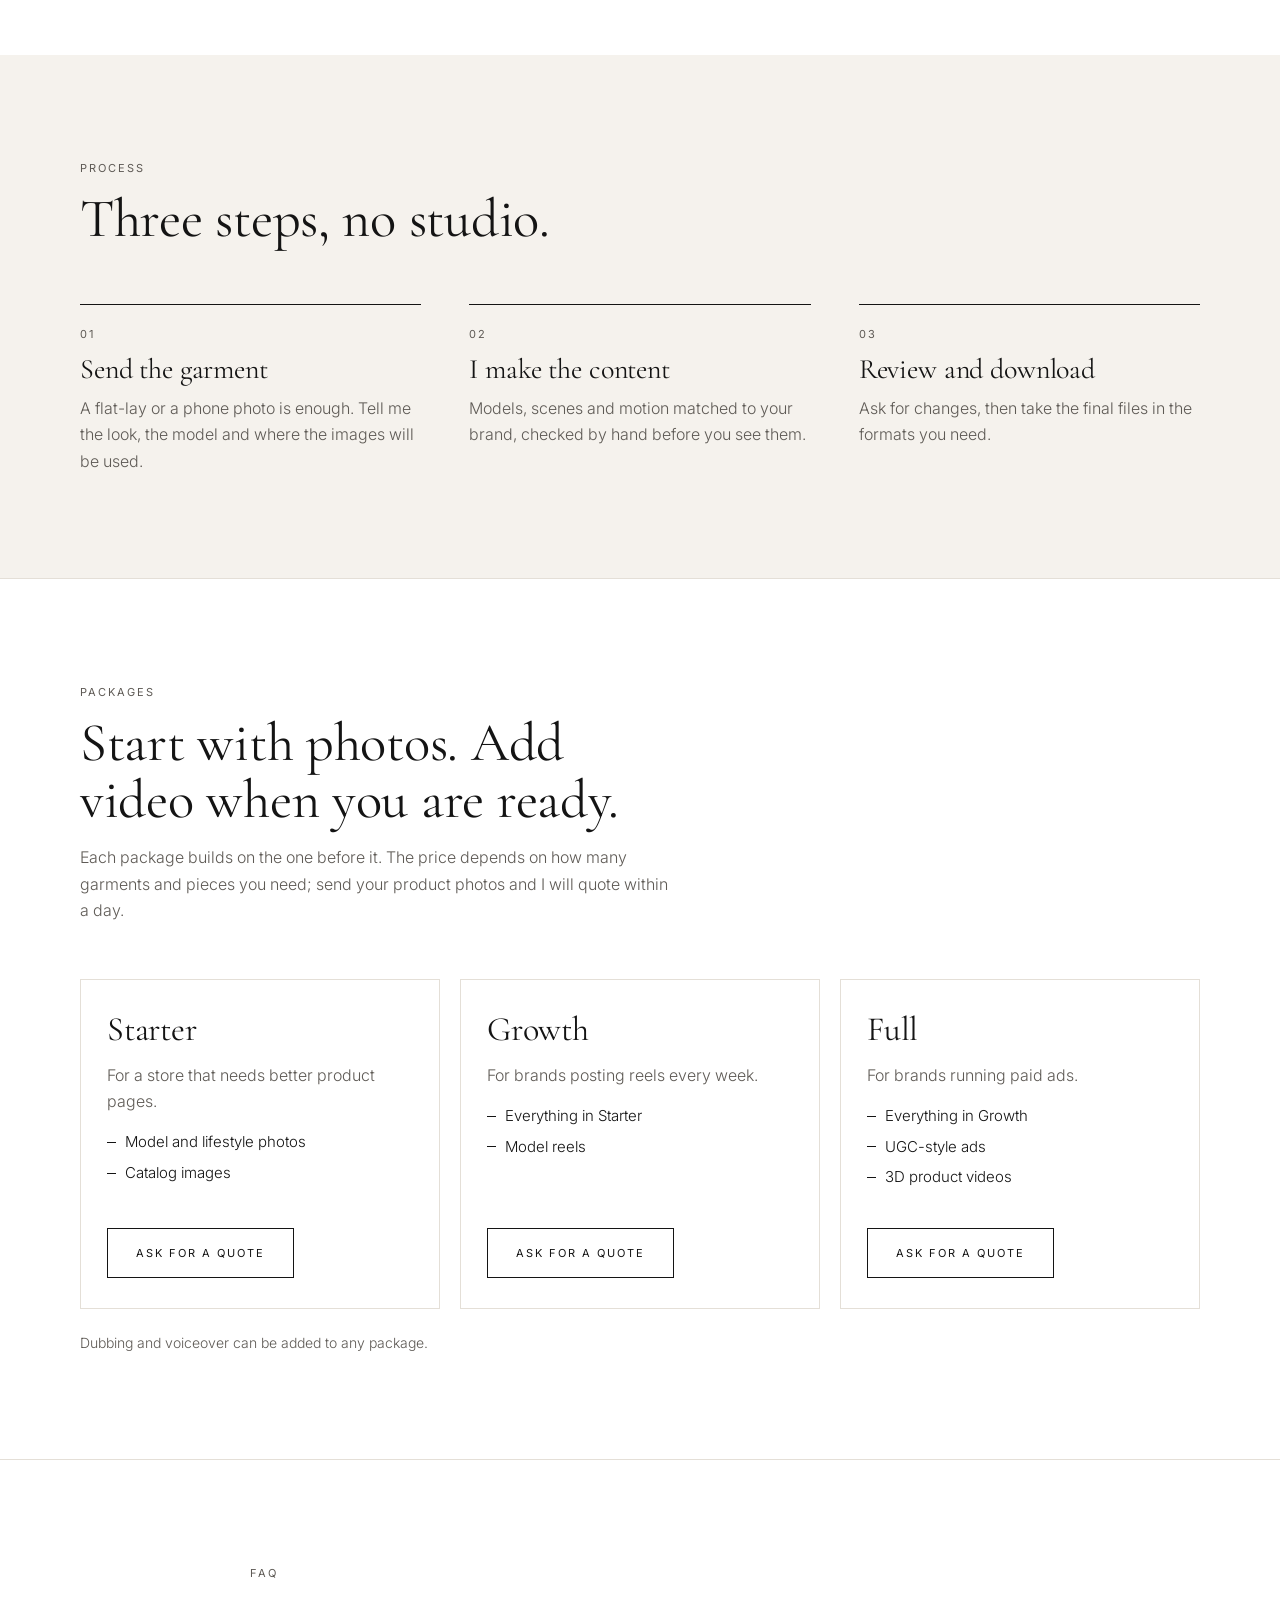
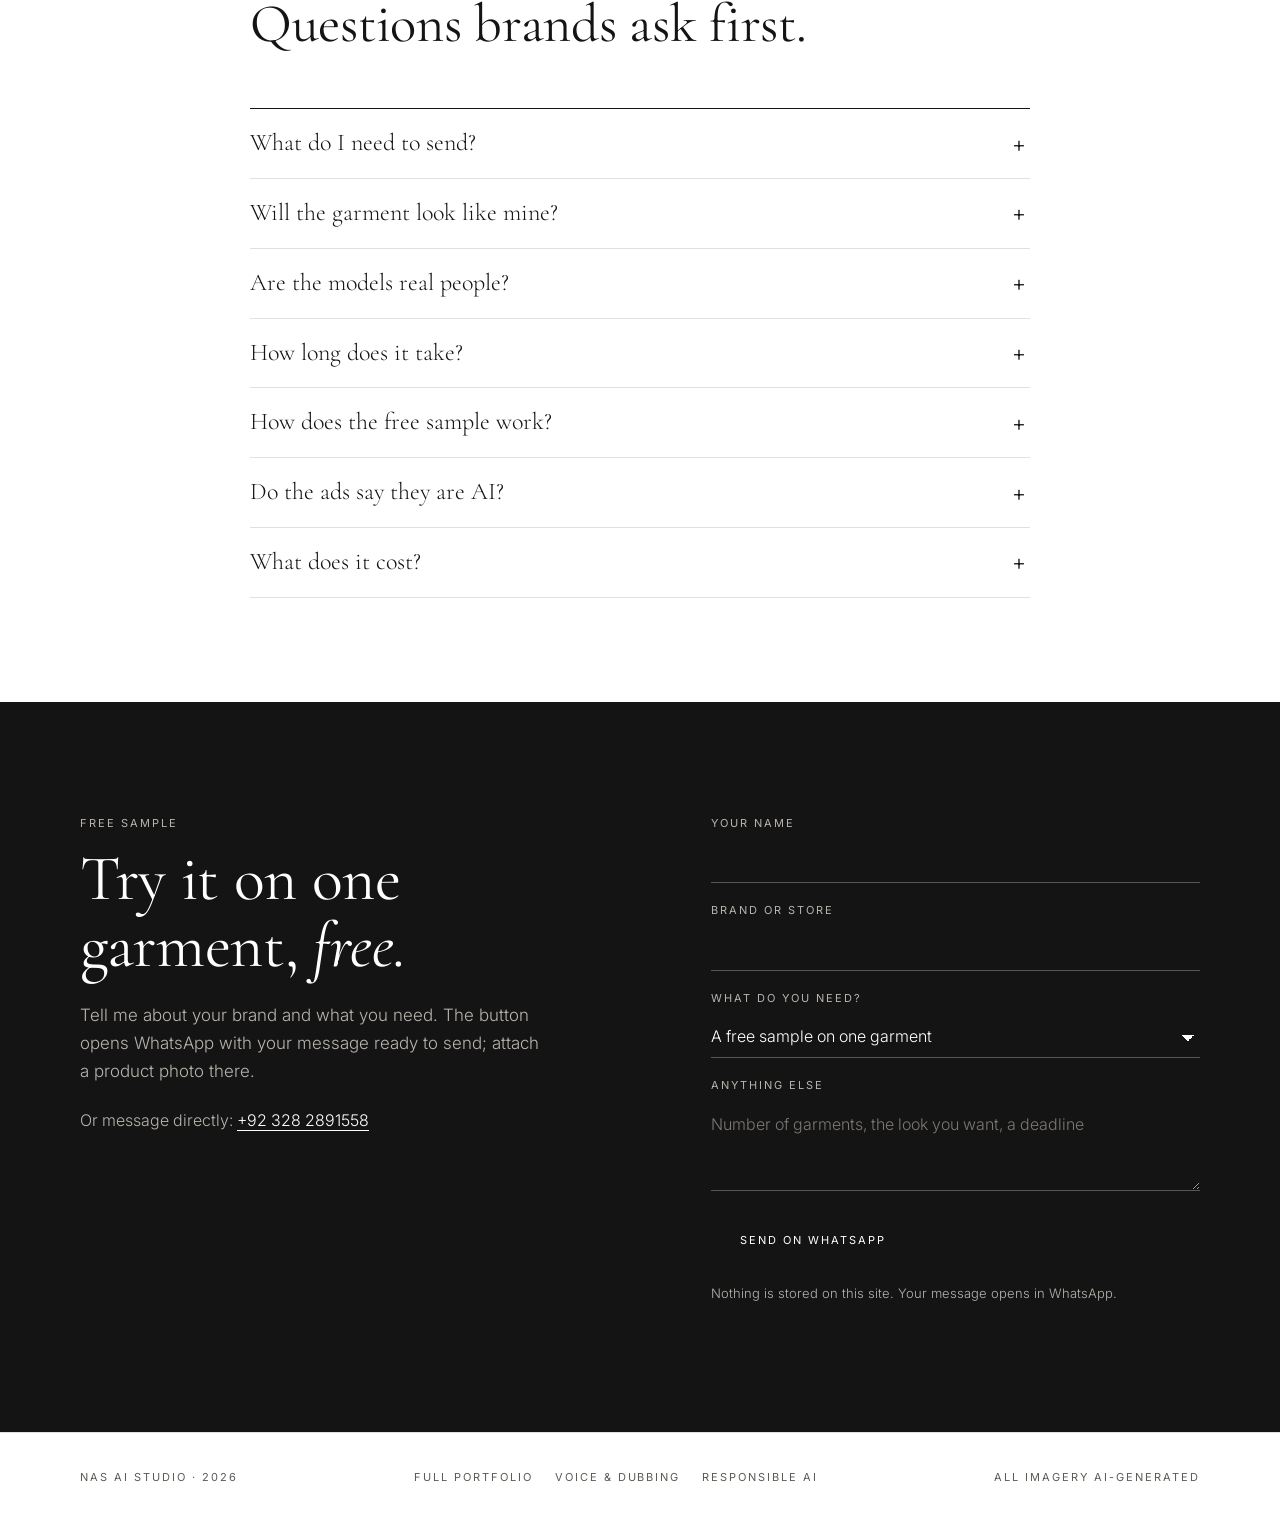
==== commit 840ceb08: "Add three colour options for the service site Graphite, Silver and Monochrome gold palettes built on" ====
--- a/studio/index.html
+++ b/studio/index.html
@@ -8,7 +8,7 @@
 <link rel="preconnect" href="https://fonts.googleapis.com">
 <link rel="preconnect" href="https://fonts.gstatic.com" crossorigin>
 <link rel="stylesheet" href="https://fonts.googleapis.com/css2?family=Cormorant+Garamond:ital,wght@0,400;0,500;1,400&family=Inter:wght@300;400;500&display=swap">
-<link rel="stylesheet" href="studio.css?v=1">
+<link rel="stylesheet" href="studio.css?v=2">
 </head>
 <body>
 
@@ -32,7 +32,7 @@
     <div class="wrap hero-grid">
       <div class="hero-copy">
         <p class="eyebrow">AI studio for clothing brands</p>
-        <h1>Your garments on models. <em>No photoshoot.</em></h1>
+        <h1>Your garments on models.<br> <em>No <mark>photoshoot</mark>.</em></h1>
         <p class="lede">Send a flat-lay or a phone photo of your product. Get on-model photos, a consistent AI model for your brand and video ads, ready for your store and your feed.</p>
         <div class="cta">
           <a class="btn solid" href="#contact">Get a free sample</a>
--- a/studio/studio.css
+++ b/studio/studio.css
@@ -6,6 +6,25 @@
   --ink: #141414;
   --ink-2: #5e5a55;
   --line: #e4dfd7;
+  --header-bg: rgba(255, 255, 255, 0.94);
+  --accent: #141414;          /* the one colour that marks the action */
+  --accent-ink: #ffffff;
+  --hl-bg: transparent;       /* the highlighted word in the hero */
+  --hl-ink: inherit;
+  --hl-style: italic;
+  --hl-radius: 0px;
+  --h1-size: clamp(2.9rem, 8.4vw, 5.6rem);
+  --h1-lh: 1.04;
+  --band: #141414;            /* contact section */
+  --band-ink: #ffffff;
+  --band-ink-2: #b9b4ad;
+  --band-line: #5a5650;
+  --band-ph: #7d7871;
+  --on-media: #ffffff;        /* slider tags and knob */
+  --radius: 0px;
+  --radius-media: 0px;
+  --display-weight: 400;
+  --display-track: -0.005em;
   --f-display: 'Cormorant Garamond', 'Times New Roman', serif;
   --f-body: 'Inter', system-ui, -apple-system, 'Segoe UI', sans-serif;
   color-scheme: light;
@@ -25,17 +44,18 @@
   font-family: var(--f-body); font-weight: 400; font-size: 11px; letter-spacing: 0.18em; text-transform: uppercase;
 }
 .eyebrow { color: var(--ink-2); margin: 0 0 14px; }
-h1, h2, h3 { font-family: var(--f-display); font-weight: 400; margin: 0; line-height: 1.04; letter-spacing: -0.005em; text-wrap: balance; }
-h1 { font-size: clamp(2.9rem, 8.4vw, 5.6rem); }
+h1, h2, h3 { font-family: var(--f-display); font-weight: var(--display-weight); margin: 0; line-height: 1.04; letter-spacing: var(--display-track); text-wrap: balance; }
+h1 { font-size: var(--h1-size); line-height: var(--h1-lh); }
 h2 { font-size: clamp(2.1rem, 5vw, 3.4rem); }
 h3 { font-size: 28px; line-height: 1.15; }
-h1 em, h2 em { font-style: italic; }
+h1 em, h2 em { font-style: var(--hl-style); }
+h1 mark { background: var(--hl-bg); color: var(--hl-ink); padding: var(--hl-pad, 0); margin: 0; border-radius: var(--hl-radius); font-style: inherit; }
 .lede { font-size: 17px; color: var(--ink-2); max-width: 46ch; margin: 22px 0 0; }
 .sub { color: var(--ink-2); max-width: 60ch; margin: 16px 0 0; }
 .note { color: var(--ink-2); font-size: 14px; margin: 22px 0 0; }
 
 /* Header */
-.top { position: sticky; top: 0; z-index: 20; background: rgba(255, 255, 255, 0.94); backdrop-filter: blur(8px); border-bottom: 1px solid var(--line); }
+.top { position: sticky; top: 0; z-index: 20; background: var(--header-bg); backdrop-filter: blur(8px); border-bottom: 1px solid var(--line); }
 .bar { display: flex; align-items: center; justify-content: space-between; gap: 16px; min-height: 64px; }
 .brand { font-family: var(--f-display); font-size: 24px; text-decoration: none; letter-spacing: 0.02em; white-space: nowrap; }
 .nav { display: none; gap: 28px; }
@@ -44,9 +64,9 @@
 @media (min-width: 900px) { .nav { display: flex; } }
 
 /* Buttons */
-.btn { display: inline-flex; align-items: center; justify-content: center; min-height: 50px; padding: 0 28px; border: 1px solid var(--ink); border-radius: 0; text-decoration: none; cursor: pointer; background: none; color: var(--ink); transition: background-color .2s ease, color .2s ease; }
+.btn { display: inline-flex; align-items: center; justify-content: center; min-height: 50px; padding: 0 28px; border: 1px solid var(--ink); border-radius: var(--radius); text-decoration: none; cursor: pointer; background: none; color: var(--ink); transition: background-color .2s ease, color .2s ease; }
 .btn.small { min-height: 40px; padding: 0 18px; }
-.btn.solid { background: var(--ink); color: var(--paper); }
+.btn.solid { background: var(--accent); border-color: var(--accent); color: var(--accent-ink); }
 .btn.solid:hover { background: transparent; color: var(--ink); }
 .btn.line:hover { background: var(--ink); color: var(--paper); }
 
@@ -66,13 +86,13 @@
 }
 
 /* Before / after slider */
-.ba { --p: 50%; position: relative; width: 100%; aspect-ratio: 4 / 5; overflow: hidden; background: var(--tint); }
+.ba { --p: 50%; position: relative; width: 100%; aspect-ratio: 4 / 5; overflow: hidden; background: var(--tint); border-radius: var(--radius-media); }
 .ba .layer { position: absolute; inset: 0; }
 .ba .layer img { width: 100%; height: 100%; object-fit: cover; }
 .ba .before { clip-path: inset(0 calc(100% - var(--p)) 0 0); }
-.ba .divider { position: absolute; top: 0; bottom: 0; left: var(--p); width: 1px; background: #fff; pointer-events: none; }
-.ba .knob { position: absolute; top: 50%; left: var(--p); width: 44px; height: 44px; margin: -22px 0 0 -22px; border-radius: 50%; background: #fff; color: var(--ink); display: grid; place-items: center; font-size: 13px; pointer-events: none; box-shadow: 0 1px 6px rgba(0, 0, 0, 0.18); }
-.ba .tag { position: absolute; bottom: 12px; z-index: 2; background: #fff; color: var(--ink); padding: 6px 10px; font-size: 10px; }
+.ba .divider { position: absolute; top: 0; bottom: 0; left: var(--p); width: 1px; background: var(--on-media); pointer-events: none; }
+.ba .knob { position: absolute; top: 50%; left: var(--p); width: 44px; height: 44px; margin: -22px 0 0 -22px; border-radius: 50%; background: var(--on-media); color: #141414; display: grid; place-items: center; font-size: 13px; pointer-events: none; box-shadow: 0 1px 6px rgba(0, 0, 0, 0.18); }
+.ba .tag { position: absolute; bottom: 12px; z-index: 2; background: var(--on-media); color: #141414; padding: 6px 10px; font-size: 10px; border-radius: calc(var(--radius) / 2); }
 .ba .tag.l { left: 12px; }
 .ba .tag.r { right: 12px; }
 .ba input[type="range"] { position: absolute; inset: 0; width: 100%; height: 100%; margin: 0; opacity: 0; cursor: ew-resize; z-index: 3; }
@@ -103,19 +123,19 @@
 /* Models */
 .faces { display: grid; gap: 12px; grid-auto-flow: column; grid-auto-columns: 44%; overflow-x: auto; scroll-snap-type: x mandatory; padding-bottom: 12px; }
 .faces figure { scroll-snap-align: start; }
-.faces img { width: 100%; aspect-ratio: 4 / 5; object-fit: cover; background: var(--tint); }
+.faces img { border-radius: var(--radius-media); width: 100%; aspect-ratio: 4 / 5; object-fit: cover; background: var(--tint); }
 .faces figcaption { margin-top: 10px; color: var(--ink-2); }
 @media (min-width: 760px) { .faces { grid-auto-flow: row; grid-auto-columns: auto; grid-template-columns: repeat(4, minmax(0, 1fr)); overflow: visible; gap: 28px 20px; } }
 @media (min-width: 1040px) { .faces { grid-template-columns: repeat(8, minmax(0, 1fr)); gap: 14px; } }
 .split { display: grid; gap: 28px; grid-template-columns: minmax(0, 1fr); align-items: center; margin-top: 56px; }
-.sheet img { width: 100%; background: var(--tint); }
+.sheet img { border-radius: var(--radius-media); width: 100%; background: var(--tint); }
 .split-copy p { color: var(--ink-2); margin: 14px 0 24px; max-width: 46ch; }
 @media (min-width: 900px) { .split { grid-template-columns: minmax(0, 1.3fr) minmax(0, 1fr); gap: 64px; } }
 
 /* Ads */
 .ads { display: grid; gap: 20px; grid-auto-flow: column; grid-auto-columns: 72%; overflow-x: auto; scroll-snap-type: x mandatory; padding-bottom: 12px; }
 .ads figure { scroll-snap-align: start; }
-.ads video { width: 100%; aspect-ratio: 9 / 16; background: #111; }
+.ads video { border-radius: var(--radius-media); width: 100%; aspect-ratio: 9 / 16; background: #111; }
 .ads figcaption { margin-top: 12px; display: grid; gap: 2px; }
 .ads figcaption b { font-family: var(--f-display); font-weight: 400; font-size: 24px; line-height: 1.15; }
 .ads figcaption span { color: var(--ink-2); }
@@ -129,7 +149,7 @@
 
 /* Packages */
 .packs { display: grid; gap: 20px; grid-template-columns: minmax(0, 1fr); }
-.pack { border: 1px solid var(--line); padding: 30px 26px; display: flex; flex-direction: column; gap: 12px; }
+.pack { border-radius: var(--radius-media); border: 1px solid var(--line); padding: 30px 26px; display: flex; flex-direction: column; gap: 12px; }
 .pack h3 { font-size: 34px; }
 .pack .for { margin: 0; color: var(--ink-2); }
 .pack ul { margin-bottom: 14px; }
@@ -146,22 +166,22 @@
 .faq p { margin: 0 0 22px; color: var(--ink-2); max-width: 62ch; }
 
 /* Contact */
-.contact { background: var(--ink); color: #fff; padding-block: 80px 96px; }
-.contact .eyebrow, .contact .lede, .contact .direct, .contact .form-note { color: #b9b4ad; }
+.contact { background: var(--band); color: var(--band-ink); padding-block: 80px 96px; }
+.contact .eyebrow, .contact .lede, .contact .direct, .contact .form-note { color: var(--band-ink-2); }
 .contact-grid { display: grid; gap: 40px; grid-template-columns: minmax(0, 1fr); }
 .contact h2 { font-size: clamp(2.4rem, 6vw, 4rem); }
 .direct { margin: 22px 0 0; }
-.direct a { color: #fff; text-underline-offset: 4px; }
+.direct a { color: var(--band-ink); text-underline-offset: 4px; }
 .form { display: grid; gap: 18px; }
-.form label { display: grid; gap: 8px; color: #b9b4ad; }
-.form input, .form select, .form textarea { font: 300 16px/1.4 var(--f-body); letter-spacing: 0; text-transform: none; color: #fff; background: transparent; border: 0; border-bottom: 1px solid #5a5650; border-radius: 0; padding: 10px 0; width: 100%; }
-.form select { appearance: none; background-image: linear-gradient(45deg, transparent 50%, #fff 50%), linear-gradient(135deg, #fff 50%, transparent 50%); background-position: calc(100% - 12px) 55%, calc(100% - 6px) 55%; background-size: 6px 6px; background-repeat: no-repeat; padding-right: 28px; }
+.form label { display: grid; gap: 8px; color: var(--band-ink-2); }
+.form input, .form select, .form textarea { font: 300 16px/1.4 var(--f-body); letter-spacing: 0; text-transform: none; color: var(--band-ink); background: transparent; border: 0; border-bottom: 1px solid var(--band-line); border-radius: 0; padding: 10px 0; width: 100%; }
+.form select { appearance: none; background-image: linear-gradient(45deg, transparent 50%, var(--band-ink) 50%), linear-gradient(135deg, var(--band-ink) 50%, transparent 50%); background-position: calc(100% - 12px) 55%, calc(100% - 6px) 55%; background-size: 6px 6px; background-repeat: no-repeat; padding-right: 28px; }
 .form select option { color: #141414; }
 .form textarea { resize: vertical; }
-.form input:focus, .form select:focus, .form textarea:focus { outline: none; border-bottom-color: #fff; }
-.form ::placeholder { color: #7d7871; }
-.form .btn { border-color: #fff; background: #fff; color: var(--ink); margin-top: 6px; justify-self: start; }
-.form .btn:hover { background: transparent; color: #fff; }
+.form input:focus, .form select:focus, .form textarea:focus { outline: none; border-bottom-color: var(--band-ink); }
+.form ::placeholder { color: var(--band-ph); }
+.form .btn { border-color: var(--accent); background: var(--accent); color: var(--accent-ink); margin-top: 6px; justify-self: start; }
+.form .btn:hover { background: transparent; color: var(--band-ink); }
 .form-note { font-size: 13px; margin: 0; }
 @media (min-width: 900px) { .contact-grid { grid-template-columns: minmax(0, 1fr) minmax(0, 0.9fr); gap: 88px; align-items: start; } .contact { padding-block: 112px 128px; } }
 
@@ -173,7 +193,7 @@
 .foot a:hover { color: var(--ink); }
 
 /* Mobile call to action */
-.sticky-cta { position: fixed; left: 0; right: 0; bottom: 0; z-index: 30; display: flex; align-items: center; justify-content: center; min-height: 54px; padding-bottom: env(safe-area-inset-bottom, 0px); background: var(--ink); color: #fff; text-decoration: none; font-size: 11px; letter-spacing: 0.18em; text-transform: uppercase; font-weight: 400; transition: transform .25s ease; }
+.sticky-cta { position: fixed; left: 0; right: 0; bottom: 0; z-index: 30; display: flex; align-items: center; justify-content: center; min-height: 54px; padding-bottom: env(safe-area-inset-bottom, 0px); background: var(--accent); color: var(--accent-ink); text-decoration: none; font-size: 11px; letter-spacing: 0.18em; text-transform: uppercase; font-weight: 400; transition: transform .25s ease; }
 .sticky-cta.off { transform: translateY(100%); }
 @media (min-width: 900px) { .sticky-cta { display: none; } .foot { padding-bottom: 12px; } }
 
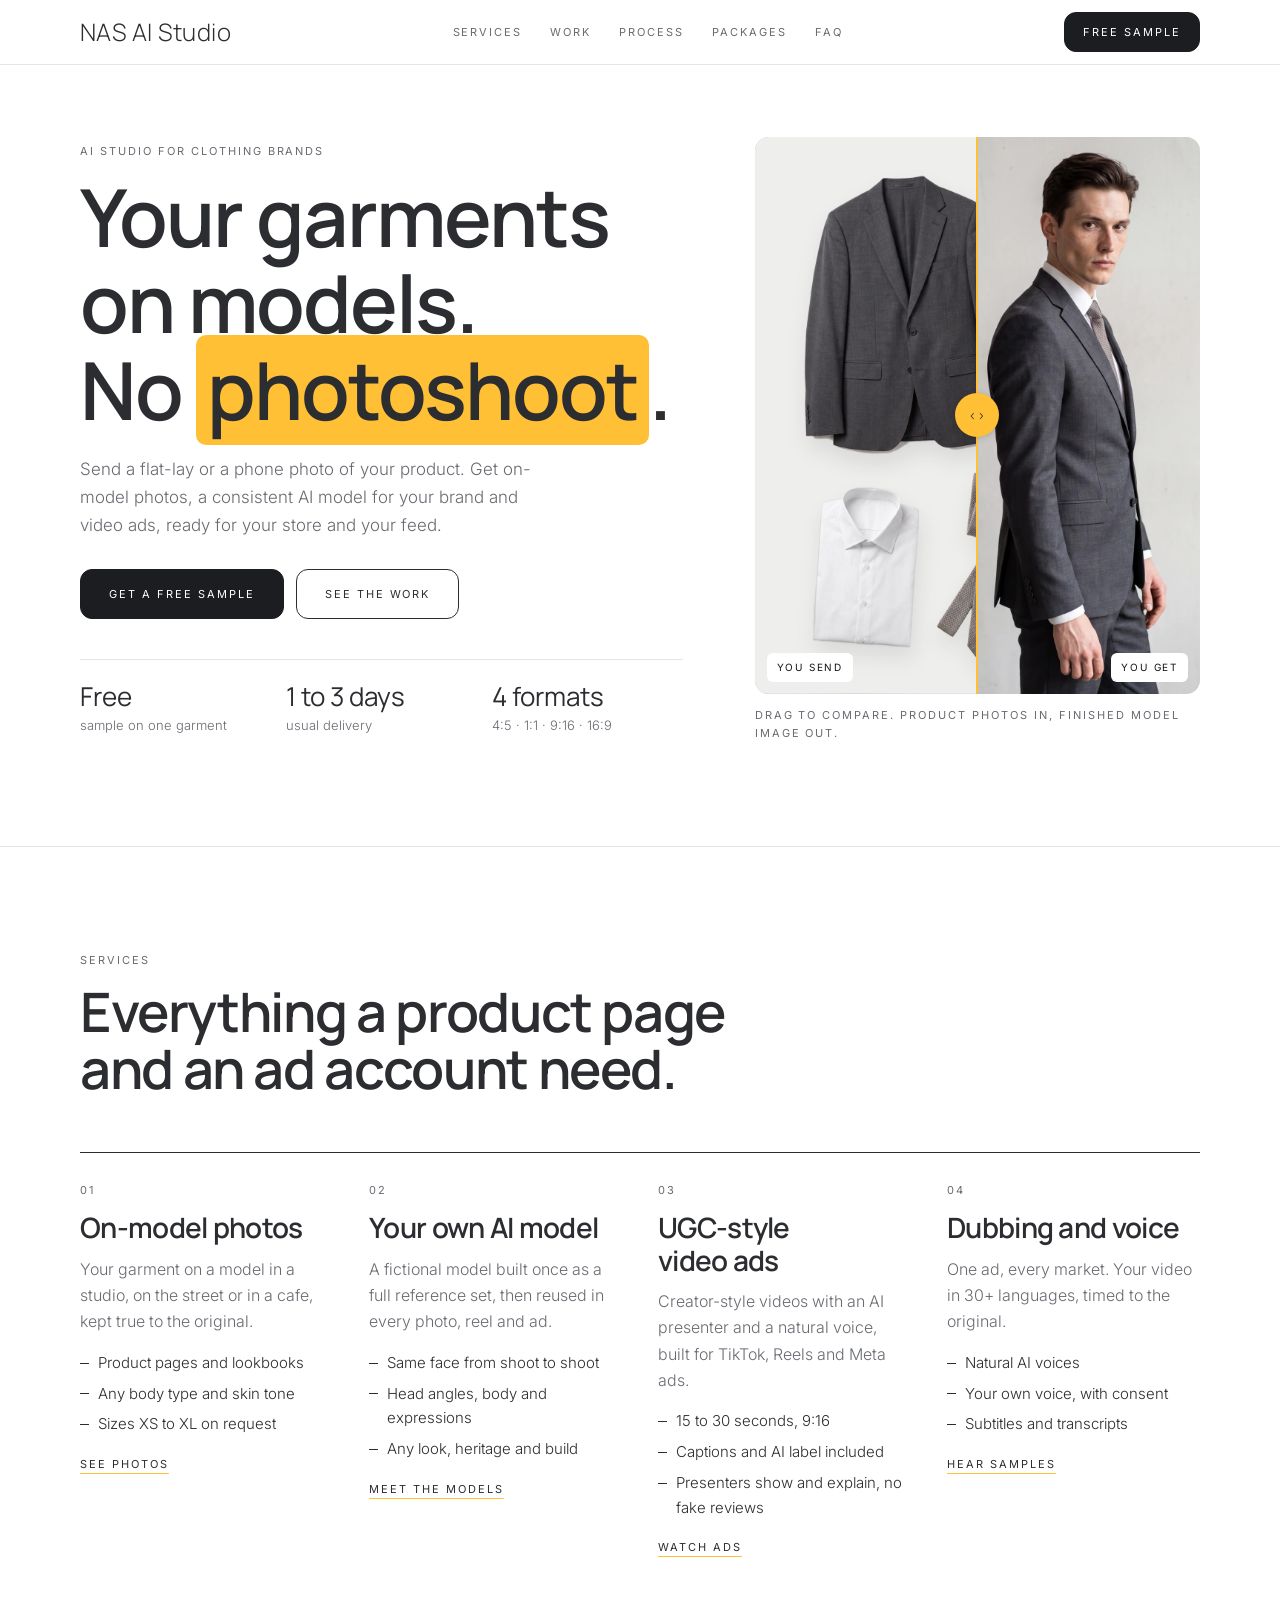
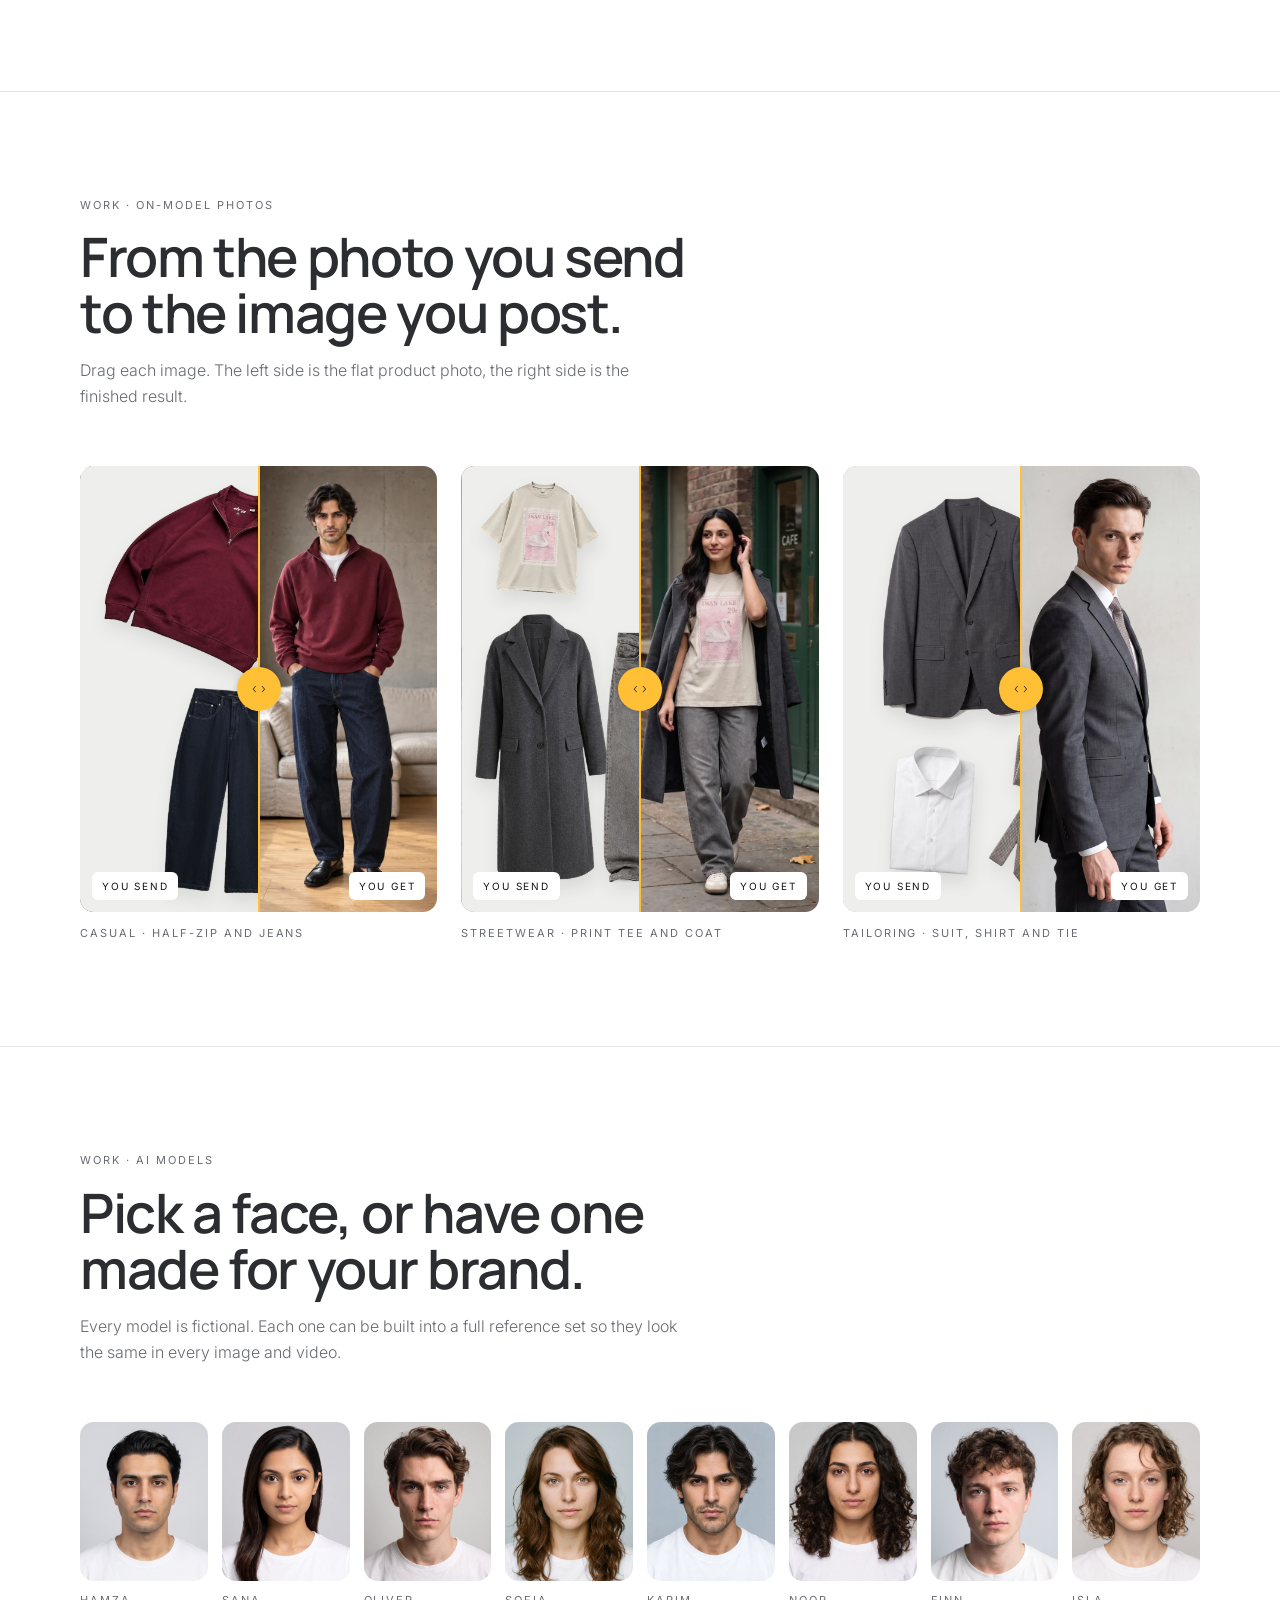
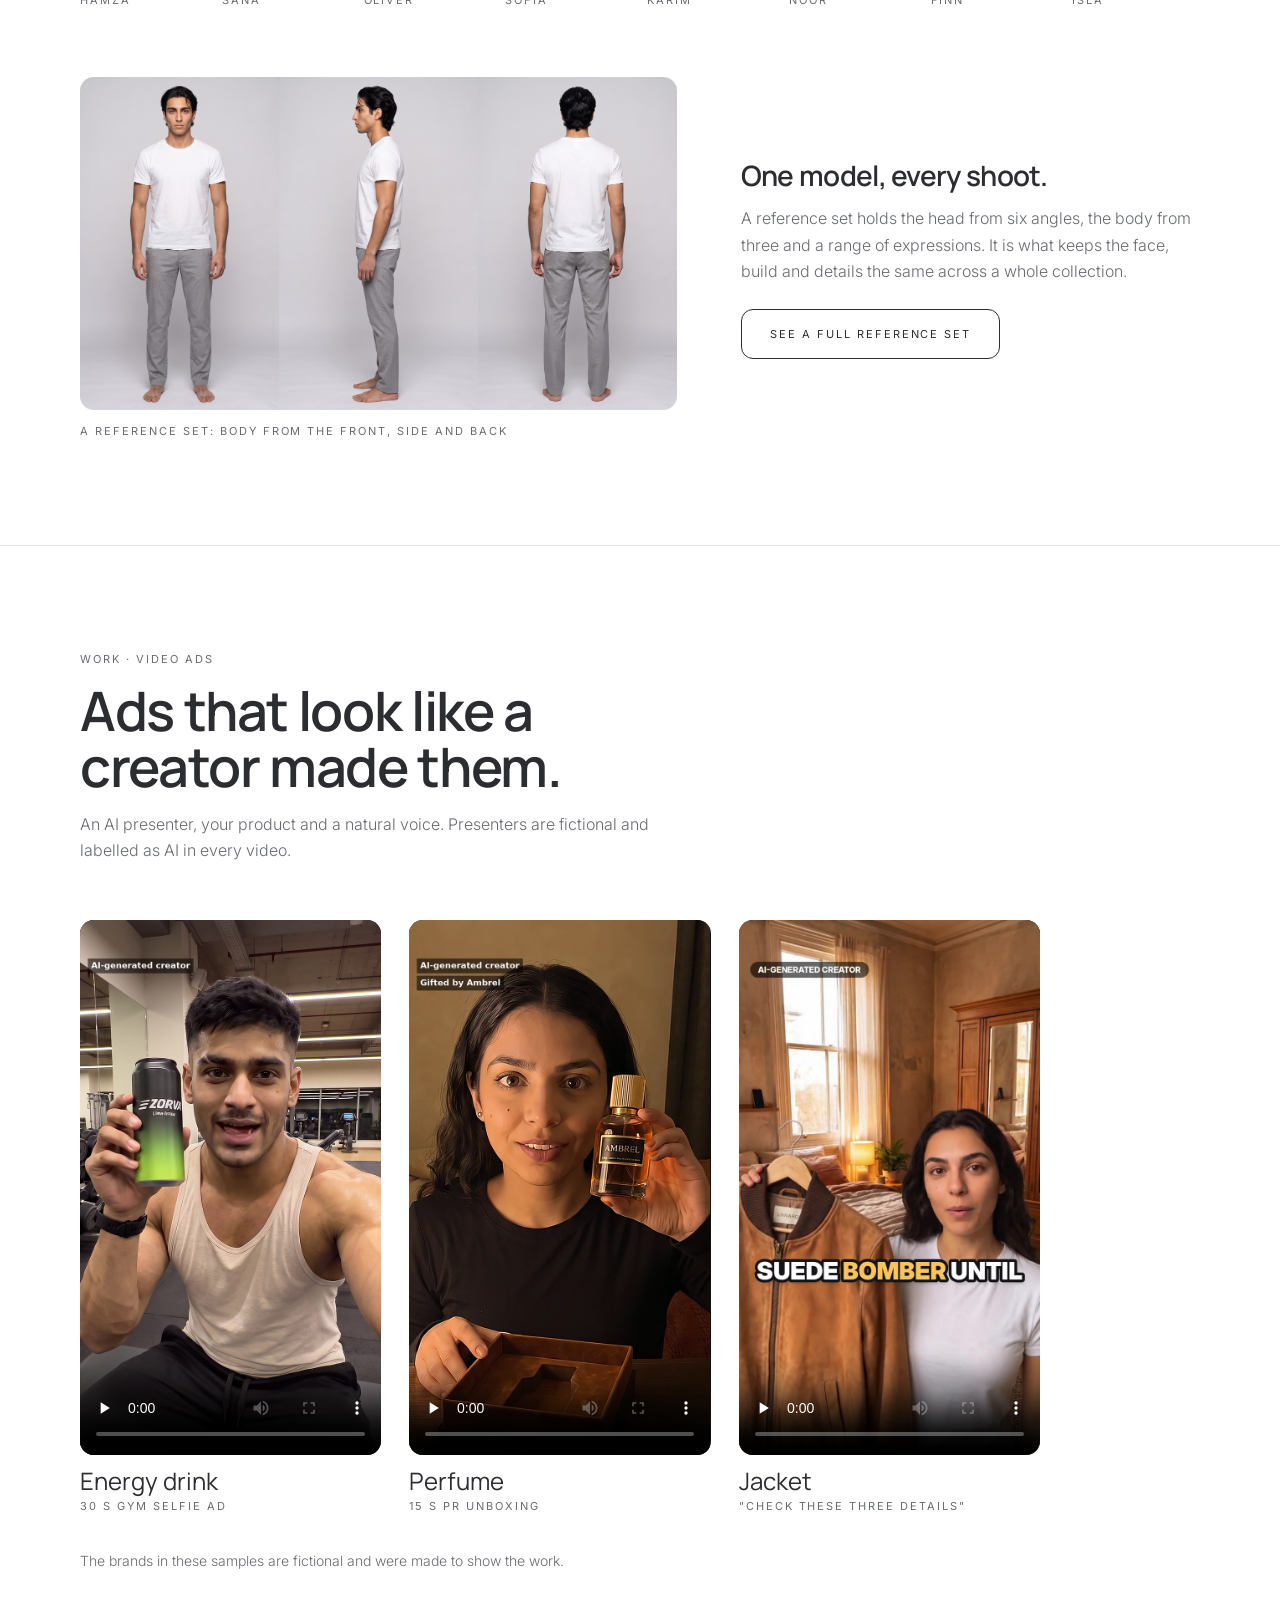
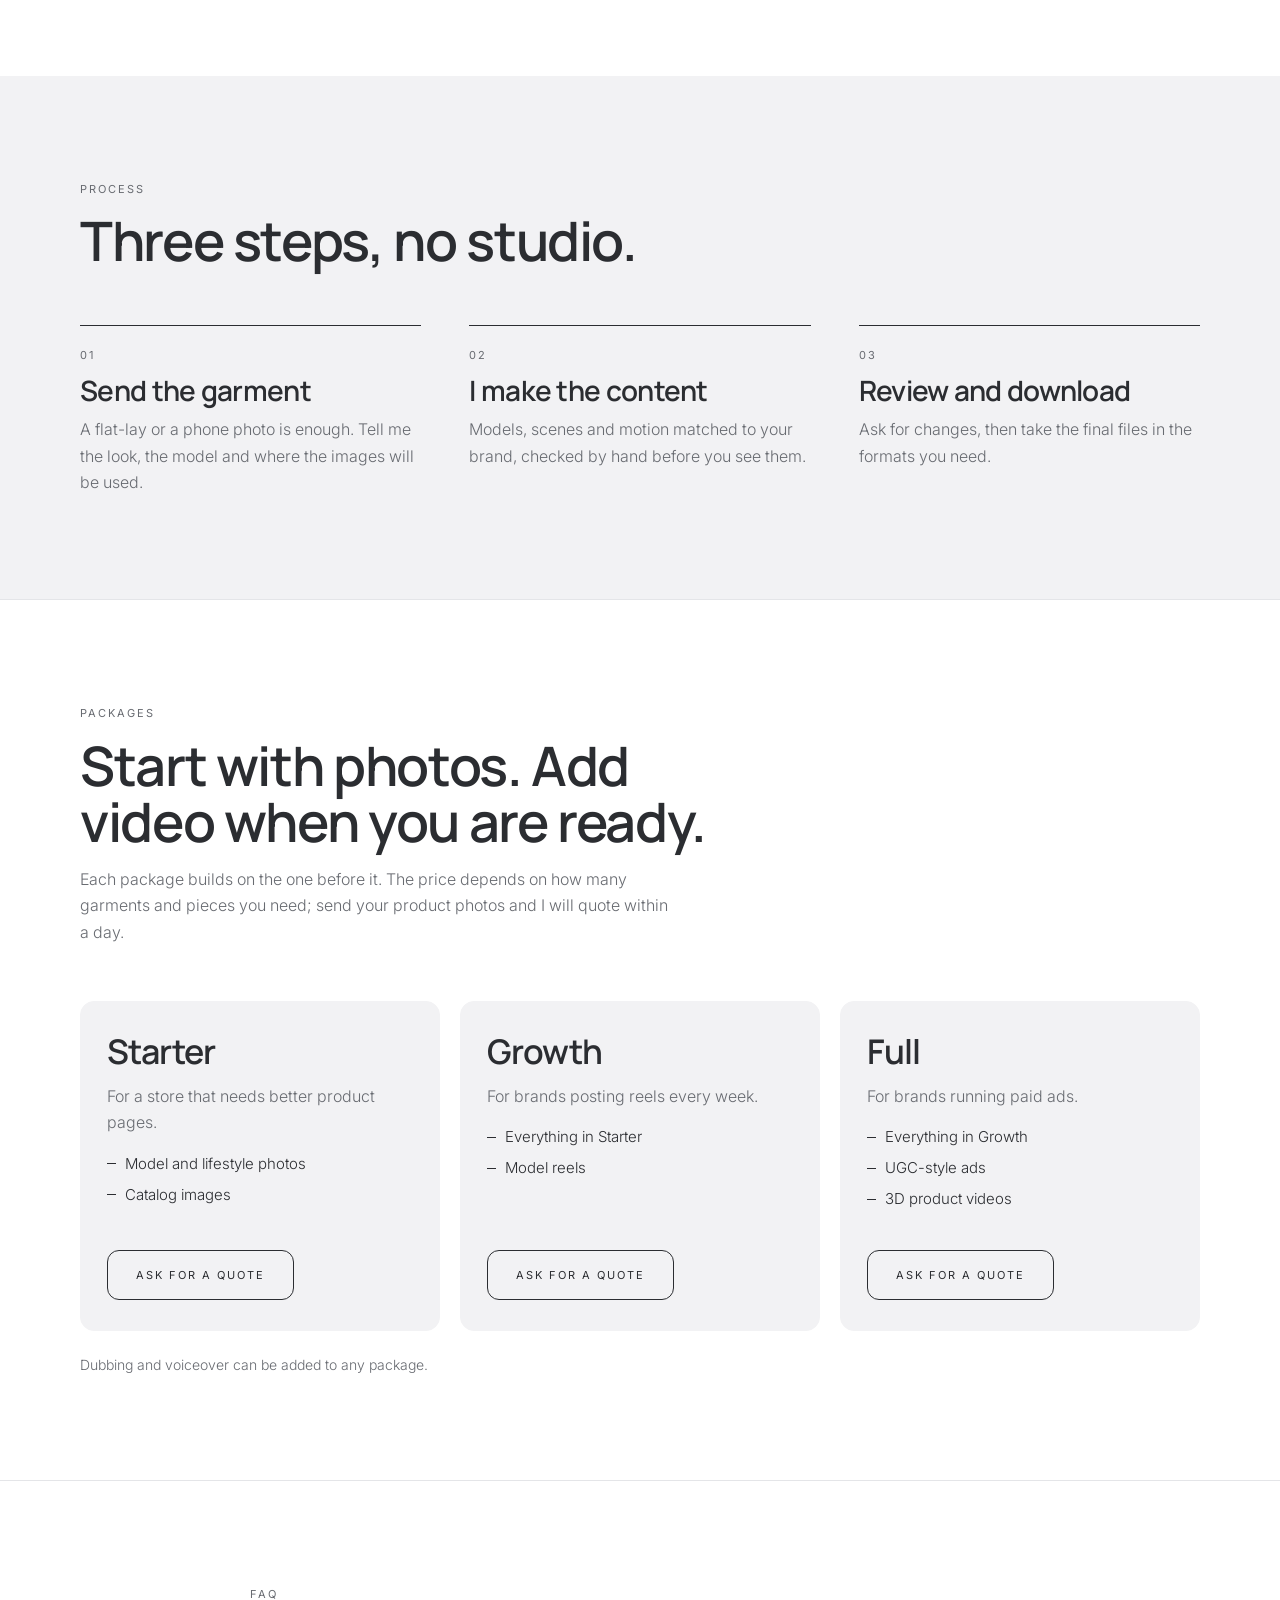
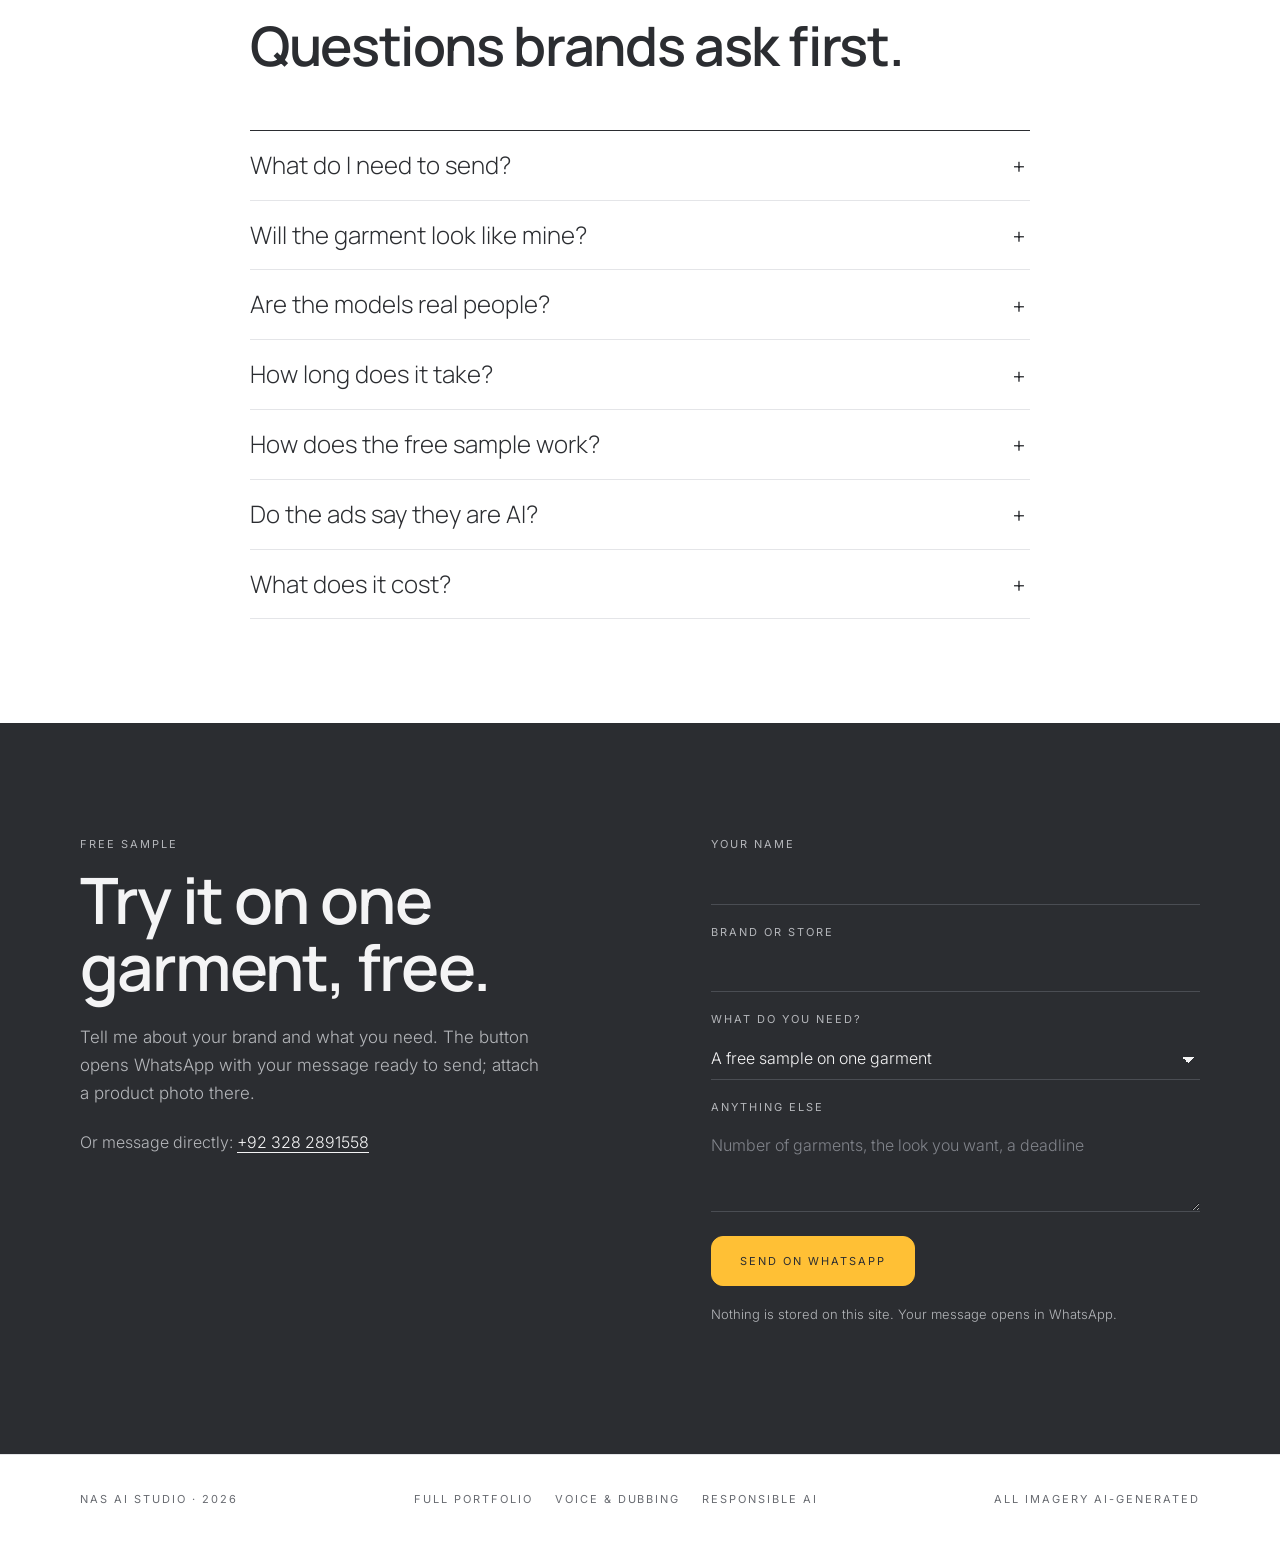
==== commit a65a0314: "Make Silver the live theme of the service site White ground, graphite type in Manrope, black main bu" ====
--- a/studio/index.html
+++ b/studio/index.html
@@ -7,8 +7,9 @@
 <meta name="description" content="Send a product photo. Get on-model photos, AI fashion models and UGC-style video ads for your clothing brand, without a photoshoot. Free sample on one garment.">
 <link rel="preconnect" href="https://fonts.googleapis.com">
 <link rel="preconnect" href="https://fonts.gstatic.com" crossorigin>
-<link rel="stylesheet" href="https://fonts.googleapis.com/css2?family=Cormorant+Garamond:ital,wght@0,400;0,500;1,400&family=Inter:wght@300;400;500&display=swap">
+<link rel="stylesheet" href="https://fonts.googleapis.com/css2?family=Manrope:wght@500;600;700&family=Inter:wght@300;400;500&display=swap">
 <link rel="stylesheet" href="studio.css?v=2">
+<link rel="stylesheet" href="theme-silver.css?v=1">
 </head>
 <body>
 
--- a/studio/theme-silver.css
+++ b/studio/theme-silver.css
@@ -0,0 +1,21 @@
+/* Live theme · Silver: white ground, graphite type, black main buttons.
+   Yellow is used sparingly, like an accent badge: the highlighted word, the slider handles and the contact button. */
+:root {
+  --paper: #FFFFFF; --tint: #F2F2F4; --ink: #2B2D31; --ink-2: #686B71; --line: #E4E5E8;
+  --header-bg: rgba(255, 255, 255, 0.94);
+  --accent: #1C1D20; --accent-ink: #FFFFFF;
+  --hl-bg: #FFC035; --hl-ink: #2B2D31; --hl-style: normal;
+  --band: #2B2D31; --band-ink: #F4F4F5; --band-ink-2: #B4B6BA; --band-line: #4A4D53; --band-ph: #80838A;
+  --on-media: #ffffff;
+  --hl-radius: 10px; --hl-pad: 0 0.14em 0.02em; --h1-size: clamp(2.7rem, 7.4vw, 5rem); --h1-lh: 1.08;
+  --radius: 12px; --radius-media: 14px;
+  --f-display: 'Manrope', 'Inter', system-ui, sans-serif; --display-weight: 600; --display-track: -0.025em;
+}
+.btn.solid:hover { background: #3A3D42; border-color: #3A3D42; color: #fff; }
+.pack { background: var(--tint); border-color: var(--tint); }
+.band.tint { background: var(--tint); }
+.ba .knob { background: #FFC035; color: #2B2D31; }
+.ba .divider { background: #FFC035; width: 2px; margin-left: -1px; }
+.form .btn { background: #FFC035; border-color: #FFC035; color: #2B2D31; }
+.form .btn:hover { background: transparent; border-color: #FFC035; color: #FFC035; }
+.service .more, .faq summary::after { text-decoration-color: #FFC035; }
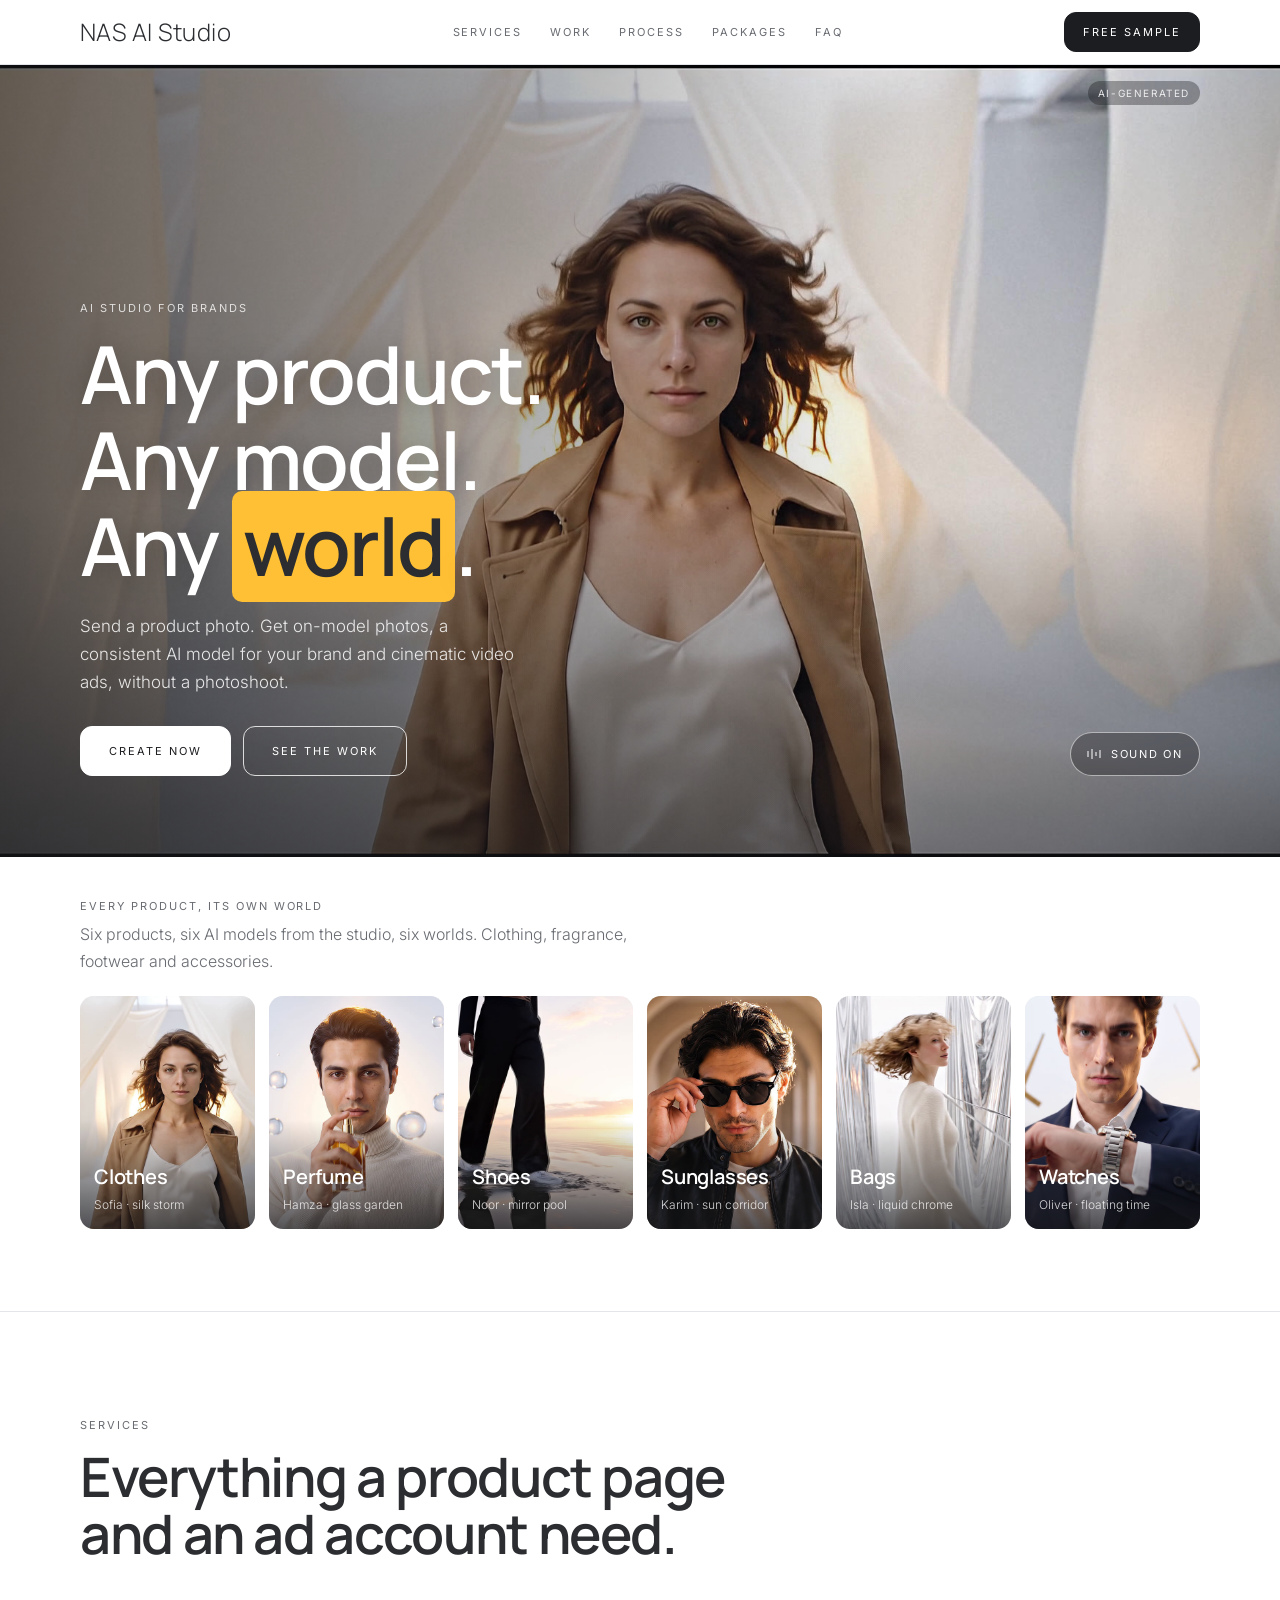
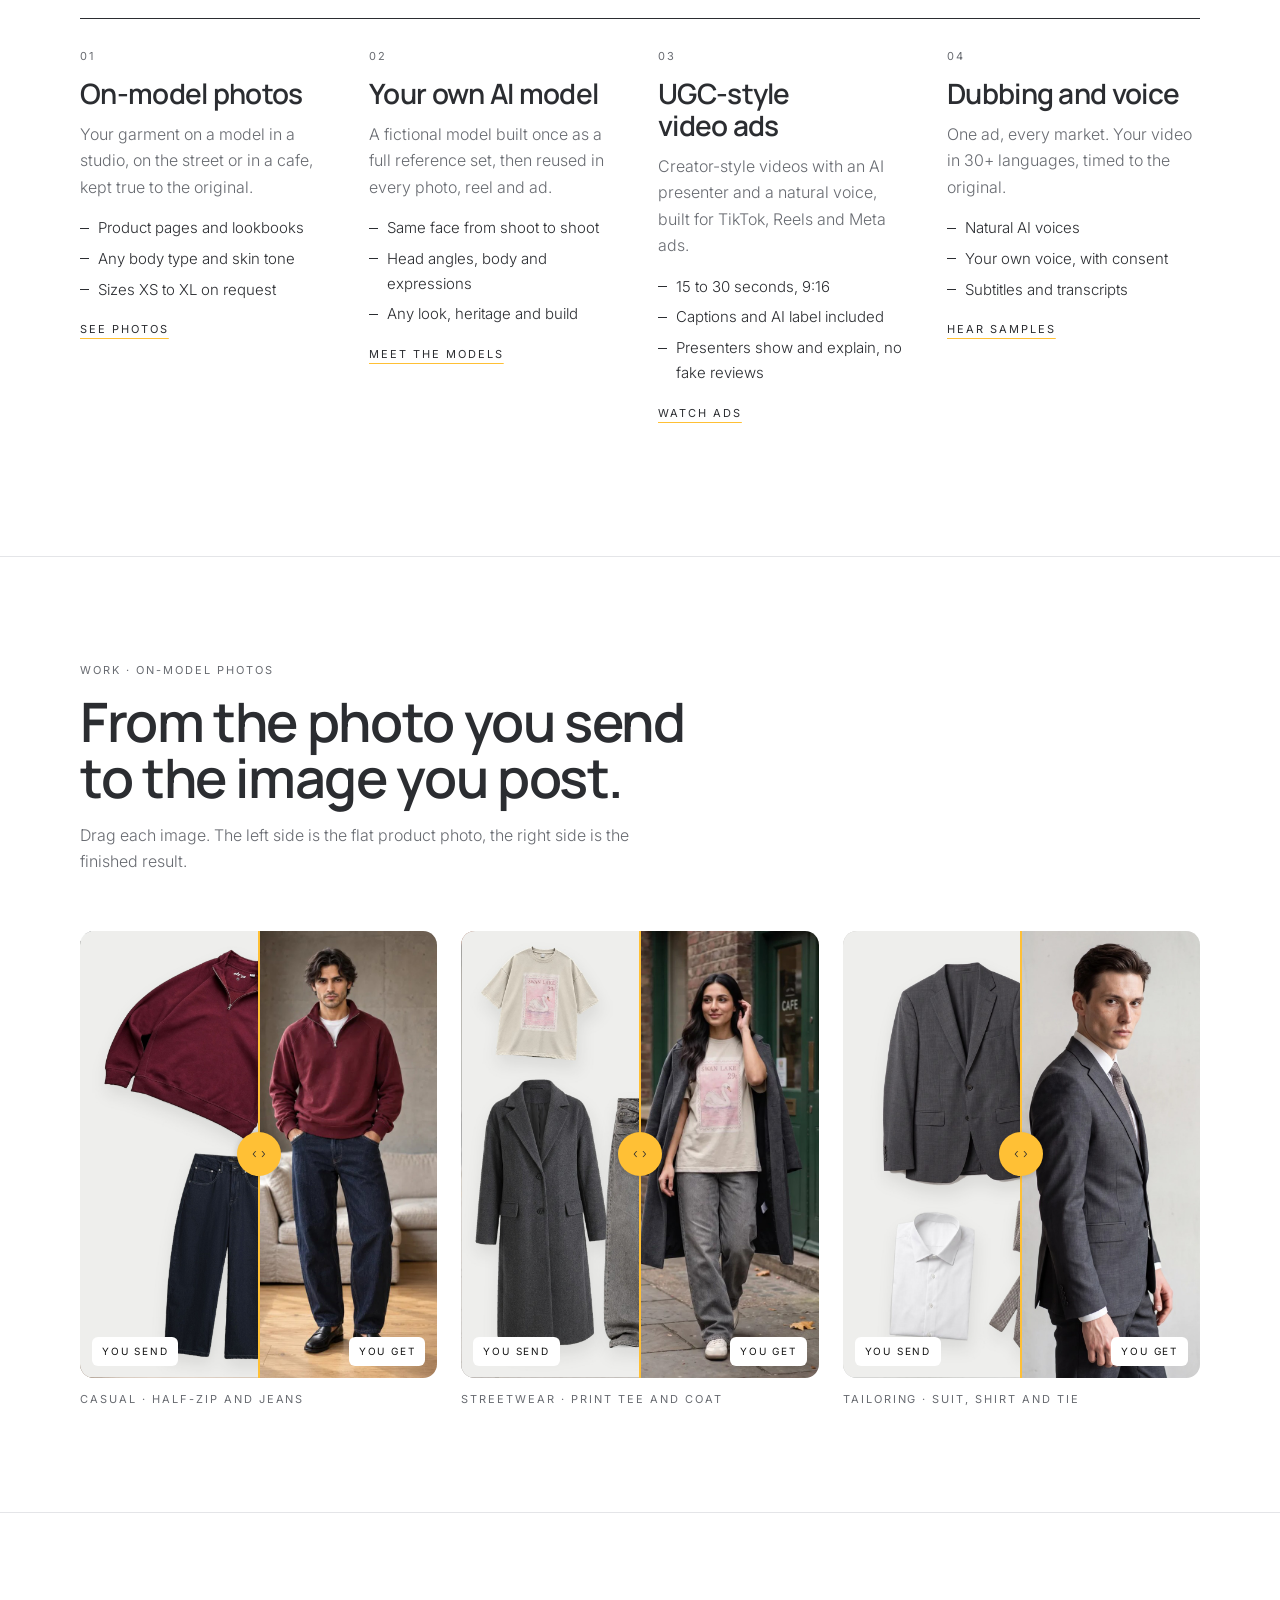
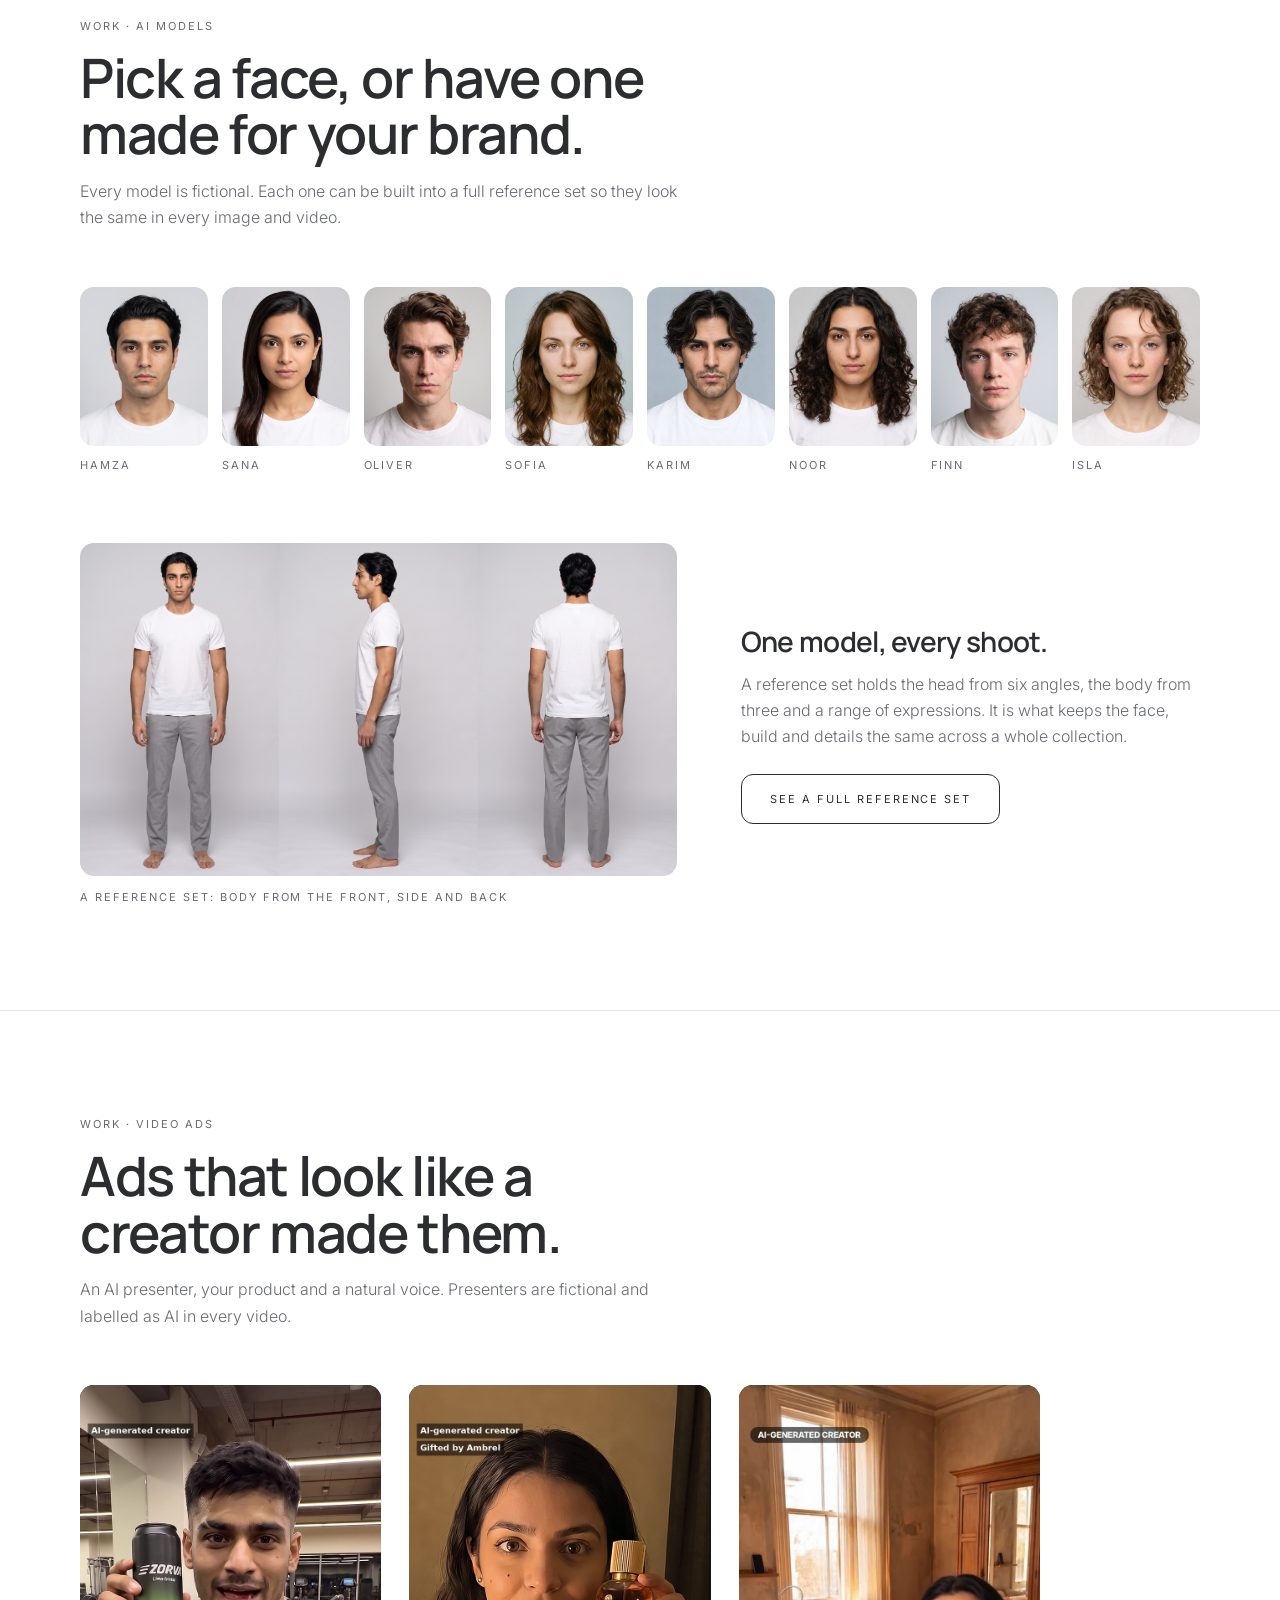
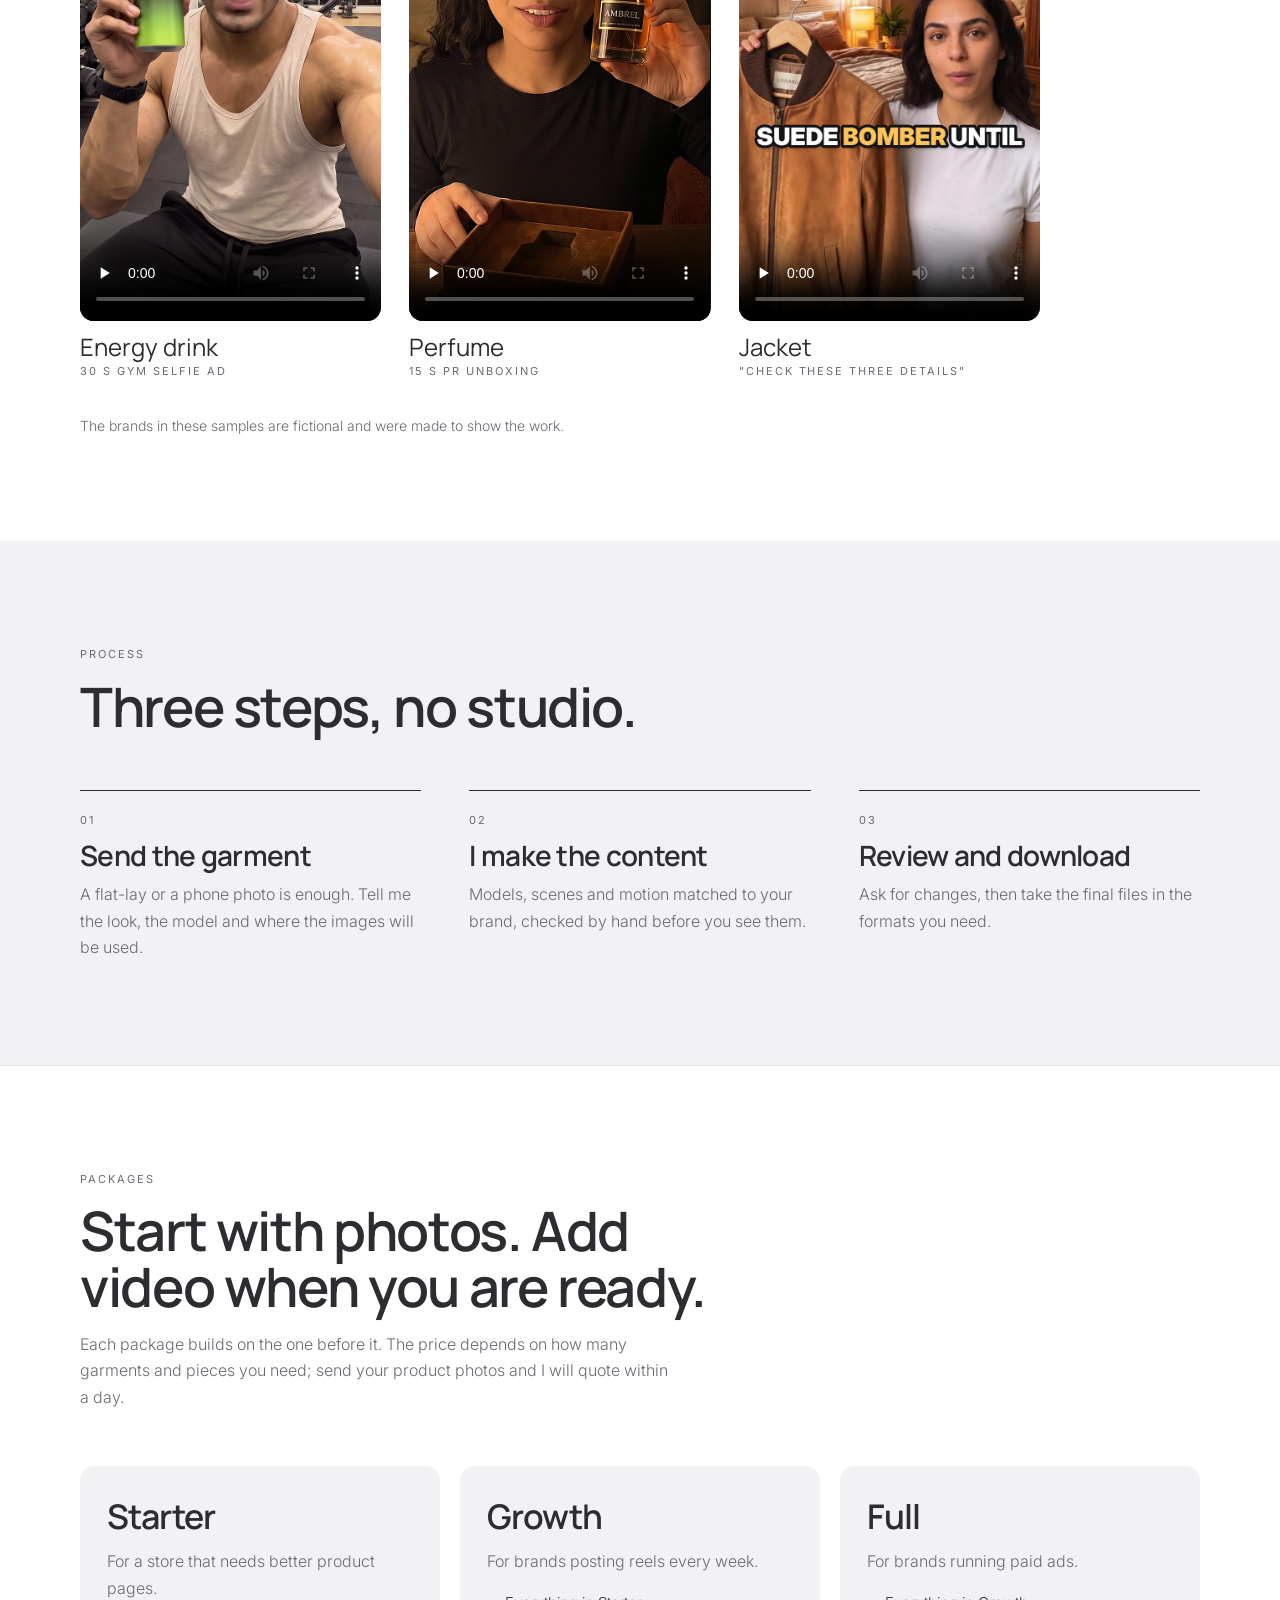
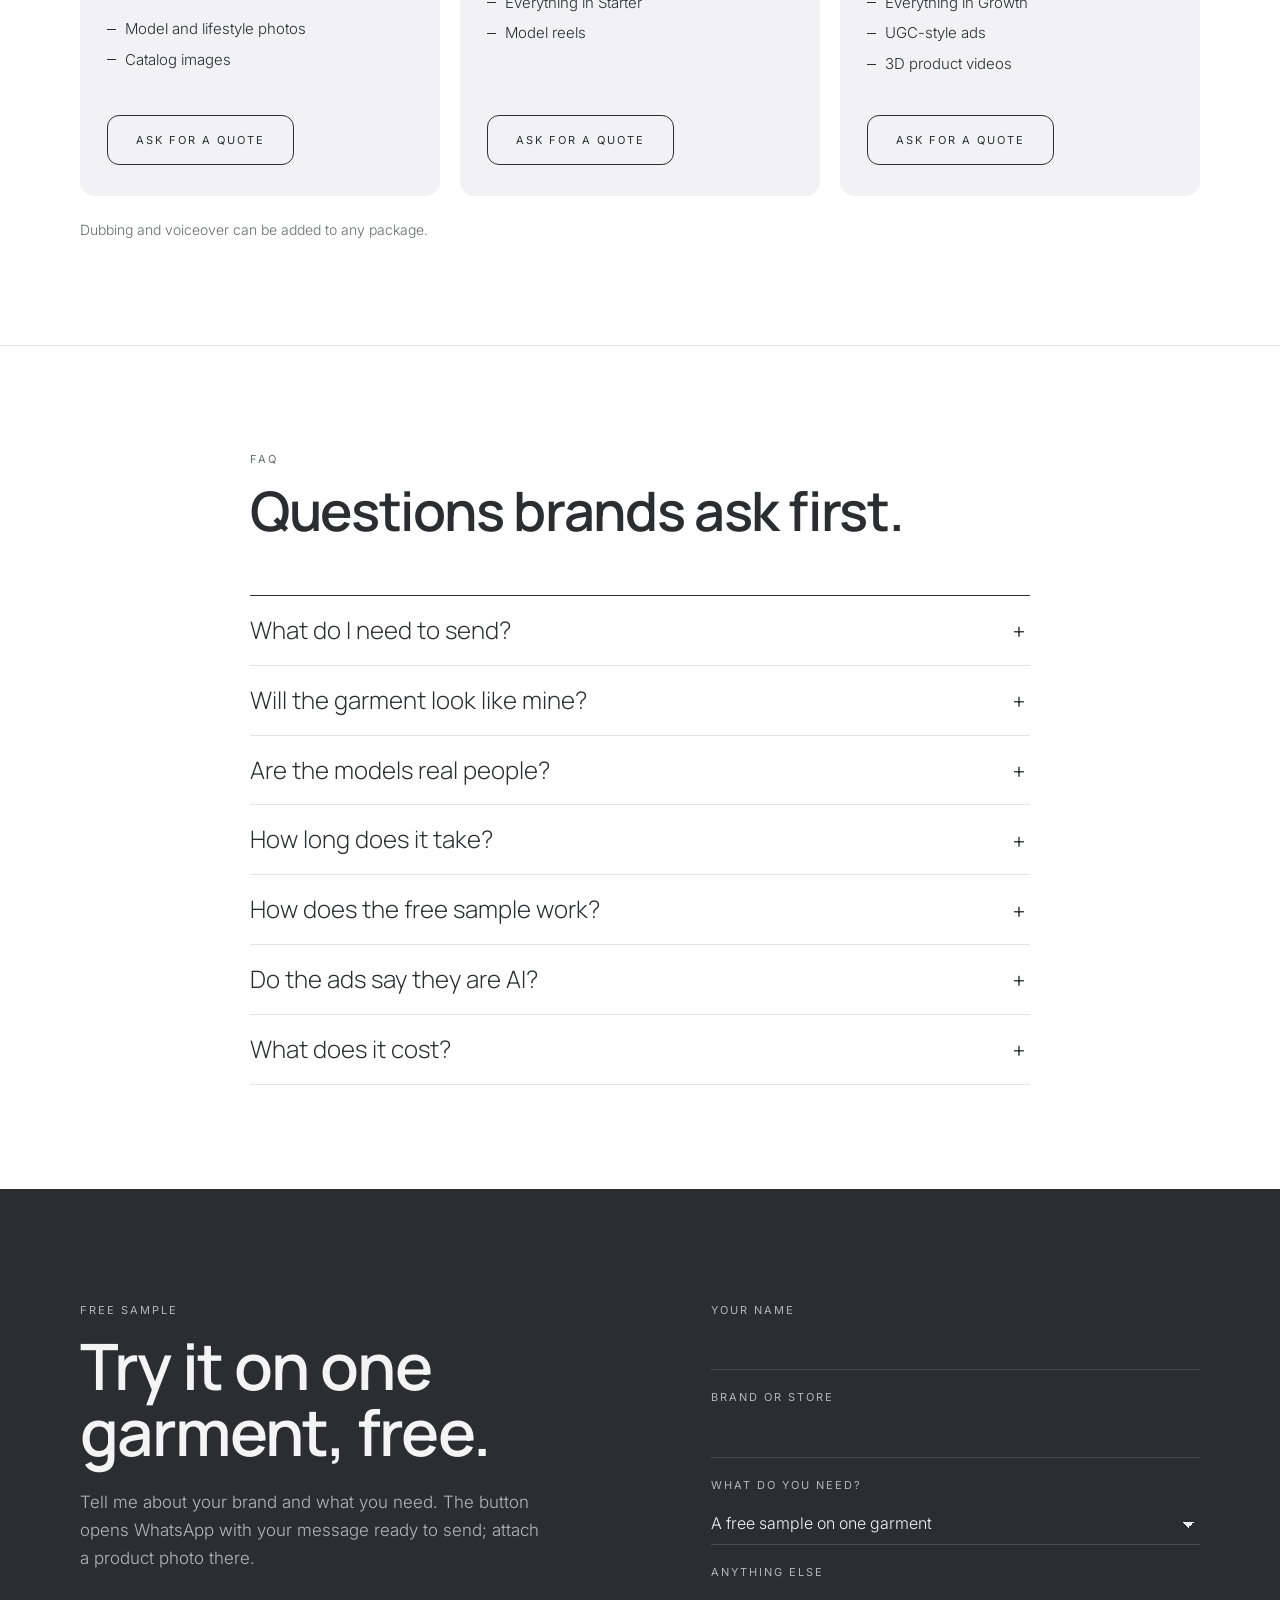
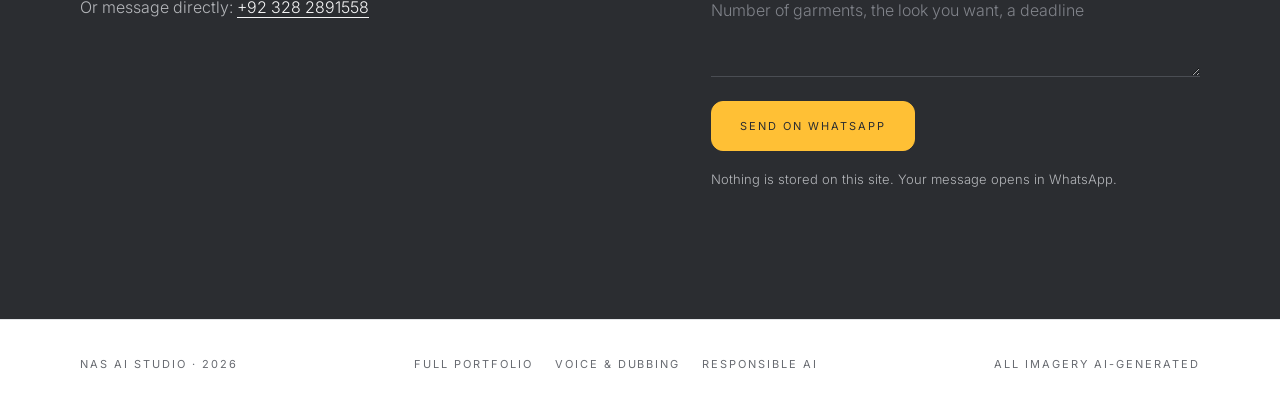
==== commit 4e052c52: "Add the worlds film as a video hero and a product-worlds row Full-screen looping film behind the hea" ====
--- a/studio/index.html
+++ b/studio/index.html
@@ -4,12 +4,14 @@
 <meta charset="utf-8">
 <meta name="viewport" content="width=device-width, initial-scale=1, viewport-fit=cover">
 <title>NAS AI Studio · On-model photos and ads for clothing brands</title>
-<meta name="description" content="Send a product photo. Get on-model photos, AI fashion models and UGC-style video ads for your clothing brand, without a photoshoot. Free sample on one garment.">
+<meta name="description" content="Any product. Any model. Any world. Send a product photo and get on-model photos, AI models and cinematic video ads for your brand, without a photoshoot. Free sample on one product.">
 <link rel="preconnect" href="https://fonts.googleapis.com">
 <link rel="preconnect" href="https://fonts.gstatic.com" crossorigin>
 <link rel="stylesheet" href="https://fonts.googleapis.com/css2?family=Manrope:wght@500;600;700&family=Inter:wght@300;400;500&display=swap">
 <link rel="stylesheet" href="studio.css?v=2">
 <link rel="stylesheet" href="theme-silver.css?v=1">
+<link rel="stylesheet" href="hero.css?v=1">
+<link rel="preload" as="image" href="hero/hero_poster.jpg">
 </head>
 <body>
 
@@ -29,34 +31,36 @@
 
 <main id="top">
 
-  <section class="hero">
-    <div class="wrap hero-grid">
-      <div class="hero-copy">
-        <p class="eyebrow">AI studio for clothing brands</p>
-        <h1>Your garments on models.<br> <em>No <mark>photoshoot</mark>.</em></h1>
-        <p class="lede">Send a flat-lay or a phone photo of your product. Get on-model photos, a consistent AI model for your brand and video ads, ready for your store and your feed.</p>
-        <div class="cta">
-          <a class="btn solid" href="#contact">Get a free sample</a>
-          <a class="btn line" href="#work">See the work</a>
-        </div>
-        <ul class="facts">
-          <li><b>Free</b><span>sample on one garment</span></li>
-          <li><b>1 to 3 days</b><span>usual delivery</span></li>
-          <li><b>4 formats</b><span>4:5 · 1:1 · 9:16 · 16:9</span></li>
-        </ul>
-      </div>
-      <figure class="hero-media">
-        <div class="ba" style="--p:50%">
-          <div class="layer"><img src="../img/m3-ai.jpg" alt="AI result: a model wearing a charcoal suit, white shirt and tie" width="1200" height="1500"></div>
-          <div class="layer before"><img src="../img/m3-original.jpg" alt="Original product photos: charcoal suit jacket, trousers, white shirt and knit tie" width="1200" height="1500"></div>
-          <span class="tag l">You send</span>
-          <span class="tag r">You get</span>
-          <div class="divider"></div>
-          <div class="knob" aria-hidden="true">‹ ›</div>
-          <input type="range" min="0" max="100" value="50" aria-label="Compare the product photos you send with the finished model image">
-        </div>
-        <figcaption>Drag to compare. Product photos in, finished model image out.</figcaption>
-      </figure>
+  <section class="vhero" aria-label="Introduction">
+    <video class="vhero-video" muted loop playsinline preload="none" poster="hero/hero_poster.jpg" aria-hidden="true"></video>
+    <div class="vhero-shade" aria-hidden="true"></div>
+    <div class="wrap vhero-copy">
+      <p class="eyebrow">AI studio for brands</p>
+      <h1><span class="nowrap">Any product.</span> <span class="nowrap">Any model.</span> <span class="nowrap">Any <mark>world</mark>.</span></h1>
+      <p class="lede">Send a product photo. Get on-model photos, a consistent AI model for your brand and cinematic video ads, without a photoshoot.</p>
+      <div class="cta">
+        <a class="btn solid" href="#contact">Create now</a>
+        <a class="btn line" href="#work">See the work</a>
+      </div>
+    </div>
+    <button class="sound" type="button" aria-pressed="false" hidden><span class="sound-icon" aria-hidden="true"></span><span class="sound-text">Sound on</span></button>
+    <span class="vhero-label">AI-generated</span>
+  </section>
+
+  <section class="worlds" aria-label="Product worlds">
+    <div class="wrap">
+      <div class="worlds-head">
+        <p class="eyebrow">Every product, its own world</p>
+        <p class="worlds-sub">Six products, six AI models from the studio, six worlds. Clothing, fragrance, footwear and accessories.</p>
+      </div>
+      <div class="world-row">
+        <figure class="world"><video muted loop playsinline preload="none" poster="hero/cards/s1_sofia.jpg"><source src="hero/cards/s1_sofia.mp4" type="video/mp4"></video><figcaption><b>Clothes</b><span>Sofia · silk storm</span></figcaption></figure>
+        <figure class="world"><video muted loop playsinline preload="none" poster="hero/cards/s2_hamza.jpg"><source src="hero/cards/s2_hamza.mp4" type="video/mp4"></video><figcaption><b>Perfume</b><span>Hamza · glass garden</span></figcaption></figure>
+        <figure class="world"><video muted loop playsinline preload="none" poster="hero/cards/s3_noor.jpg"><source src="hero/cards/s3_noor.mp4" type="video/mp4"></video><figcaption><b>Shoes</b><span>Noor · mirror pool</span></figcaption></figure>
+        <figure class="world"><video muted loop playsinline preload="none" poster="hero/cards/s4_karim.jpg"><source src="hero/cards/s4_karim.mp4" type="video/mp4"></video><figcaption><b>Sunglasses</b><span>Karim · sun corridor</span></figcaption></figure>
+        <figure class="world"><video muted loop playsinline preload="none" poster="hero/cards/s5_isla.jpg"><source src="hero/cards/s5_isla.mp4" type="video/mp4"></video><figcaption><b>Bags</b><span>Isla · liquid chrome</span></figcaption></figure>
+        <figure class="world"><video muted loop playsinline preload="none" poster="hero/cards/s6_oliver.jpg"><source src="hero/cards/s6_oliver.mp4" type="video/mp4"></video><figcaption><b>Watches</b><span>Oliver · floating time</span></figcaption></figure>
+      </div>
     </div>
   </section>
 
@@ -300,5 +304,6 @@
 <a class="sticky-cta" href="#contact">Get a free sample</a>
 
 <script src="studio.js?v=1"></script>
+<script src="hero.js?v=1"></script>
 </body>
 </html>
--- a/studio/hero.css
+++ b/studio/hero.css
@@ -0,0 +1,43 @@
+/* Video hero and product-world cards (live Silver page) */
+.vhero { position: relative; min-height: 560px; height: min(88vh, 860px); height: min(88svh, 860px); overflow: hidden; background: #1C1D20 url("hero/hero_poster.jpg") center / cover no-repeat; color: #fff; }
+.vhero-video { position: absolute; inset: 0; width: 100%; height: 100%; object-fit: cover; }
+.vhero-shade { position: absolute; inset: 0; background: linear-gradient(90deg, rgba(20, 21, 24, 0.66) 0%, rgba(20, 21, 24, 0.28) 48%, rgba(20, 21, 24, 0) 72%), linear-gradient(0deg, rgba(20, 21, 24, 0.55) 0%, rgba(20, 21, 24, 0) 45%); }
+.vhero-copy { position: absolute; left: 0; right: 0; bottom: clamp(48px, 9vh, 96px); }
+.vhero .eyebrow { color: rgba(255, 255, 255, 0.78); }
+.vhero h1 { color: #fff; max-width: 9.5ch; text-shadow: 0 2px 30px rgba(0, 0, 0, 0.25); }
+.vhero h1 mark { color: #2B2D31; text-shadow: none; }
+.vhero .lede { color: rgba(255, 255, 255, 0.86); max-width: 44ch; }
+.vhero .btn.solid { background: #fff; border-color: #fff; color: #1C1D20; }
+.vhero .btn.solid:hover { background: #FFC035; border-color: #FFC035; color: #1C1D20; }
+.vhero .btn.line { border-color: rgba(255, 255, 255, 0.8); color: #fff; }
+.vhero .btn.line:hover { background: #fff; color: #1C1D20; }
+.nowrap { white-space: nowrap; }
+.sound { position: absolute; right: max(20px, calc((100vw - 1160px) / 2 + 20px)); bottom: clamp(48px, 9vh, 96px); display: inline-flex; align-items: center; gap: 10px; min-height: 44px; padding: 0 16px; border-radius: 999px; border: 1px solid rgba(255, 255, 255, 0.55); background: rgba(20, 21, 24, 0.35); color: #fff; font: 400 11px/1 var(--f-body); letter-spacing: 0.16em; text-transform: uppercase; cursor: pointer; backdrop-filter: blur(6px); }
+.sound:hover { border-color: #fff; }
+.sound-icon { width: 14px; height: 12px; background: linear-gradient(#fff, #fff) left center / 2px 6px no-repeat, linear-gradient(#fff, #fff) 4px center / 2px 10px no-repeat, linear-gradient(#fff, #fff) 8px center / 2px 4px no-repeat, linear-gradient(#fff, #fff) 12px center / 2px 8px no-repeat; opacity: 0.5; }
+.sound[aria-pressed="true"] .sound-icon { opacity: 1; animation: eq 0.9s ease-in-out infinite alternate; }
+@keyframes eq { to { background-size: 2px 10px, 2px 4px, 2px 12px, 2px 6px; } }
+.vhero-label { position: absolute; top: 16px; right: max(20px, calc((100vw - 1160px) / 2 + 20px)); font: 400 10px/1 var(--f-body); letter-spacing: 0.16em; text-transform: uppercase; color: rgba(255, 255, 255, 0.85); background: rgba(20, 21, 24, 0.35); padding: 7px 10px; border-radius: 999px; }
+@media (max-width: 899px) {
+  .vhero { height: 86svh; }
+  .vhero-shade { background: linear-gradient(0deg, rgba(20, 21, 24, 0.82) 0%, rgba(20, 21, 24, 0.45) 45%, rgba(20, 21, 24, 0) 75%); }
+  .vhero-copy { bottom: 92px; }
+  .vhero .lede { font-size: 15px; }
+  .sound { left: 20px; right: auto; bottom: 36px; }
+}
+
+/* Product worlds row */
+.worlds { padding-block: 40px 72px; }
+.worlds-head { display: grid; gap: 6px; margin-bottom: 22px; }
+.worlds-head .eyebrow { margin: 0; }
+.worlds-sub { margin: 0; color: var(--ink-2); max-width: 60ch; }
+.world-row { display: grid; gap: 12px; grid-auto-flow: column; grid-auto-columns: 42%; overflow-x: auto; scroll-snap-type: x mandatory; padding-bottom: 10px; }
+.world { position: relative; scroll-snap-align: start; border-radius: var(--radius-media); overflow: hidden; background: var(--tint); aspect-ratio: 3 / 4; }
+.world video { width: 100%; height: 100%; object-fit: cover; transform: scale(1.02); transition: transform .6s ease; }
+.world:hover video { transform: scale(1.07); }
+.world figcaption { position: absolute; left: 0; right: 0; bottom: 0; display: grid; gap: 2px; padding: 40px 14px 14px; background: linear-gradient(0deg, rgba(20, 21, 24, 0.7), rgba(20, 21, 24, 0)); color: #fff; }
+.world figcaption b { font-family: var(--f-display); font-weight: 600; font-size: 20px; letter-spacing: -0.01em; }
+.world figcaption span { font-size: 12px; color: rgba(255, 255, 255, 0.82); }
+@media (min-width: 760px) { .world-row { grid-auto-columns: 30%; } }
+@media (min-width: 1040px) { .world-row { grid-auto-flow: row; grid-auto-columns: auto; grid-template-columns: repeat(6, minmax(0, 1fr)); overflow: visible; gap: 14px; } }
+@media (prefers-reduced-motion: reduce) { .world video, .world:hover video { transform: none; transition: none; } .sound-icon { animation: none !important; } }
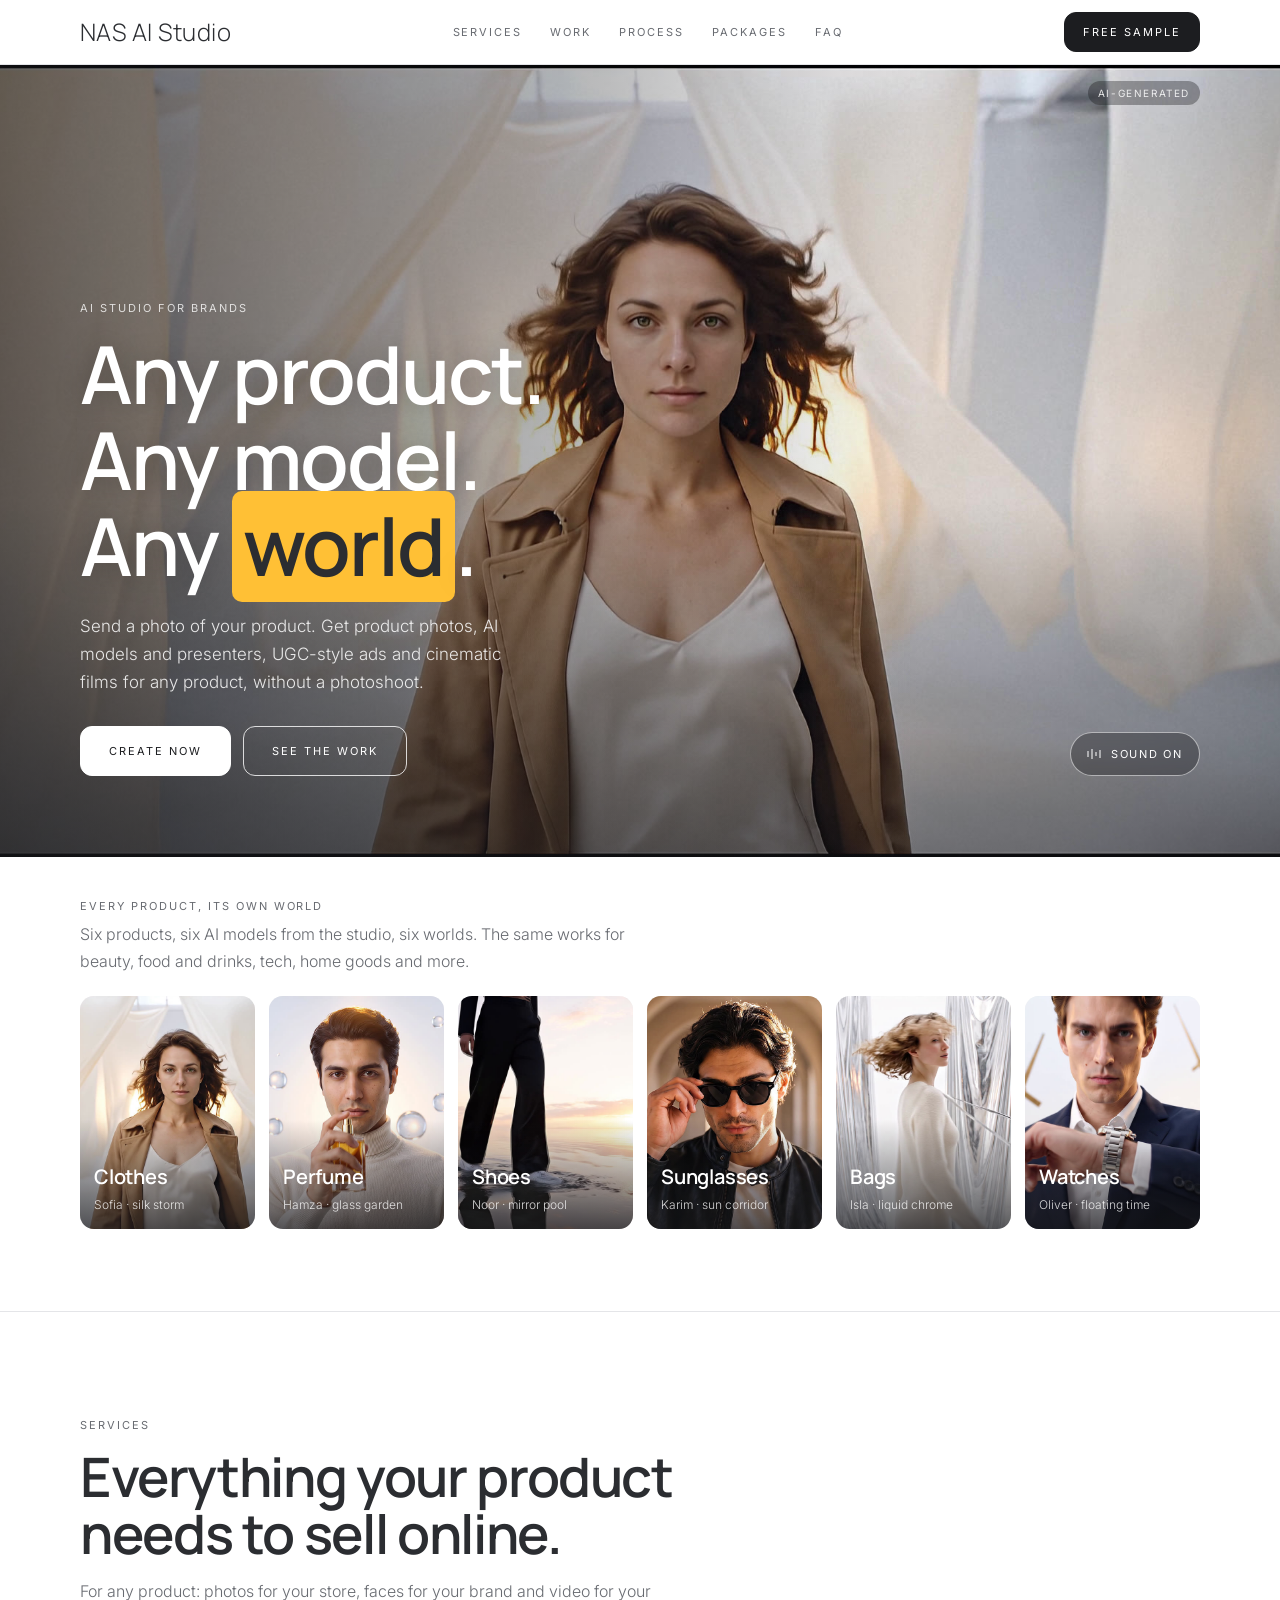
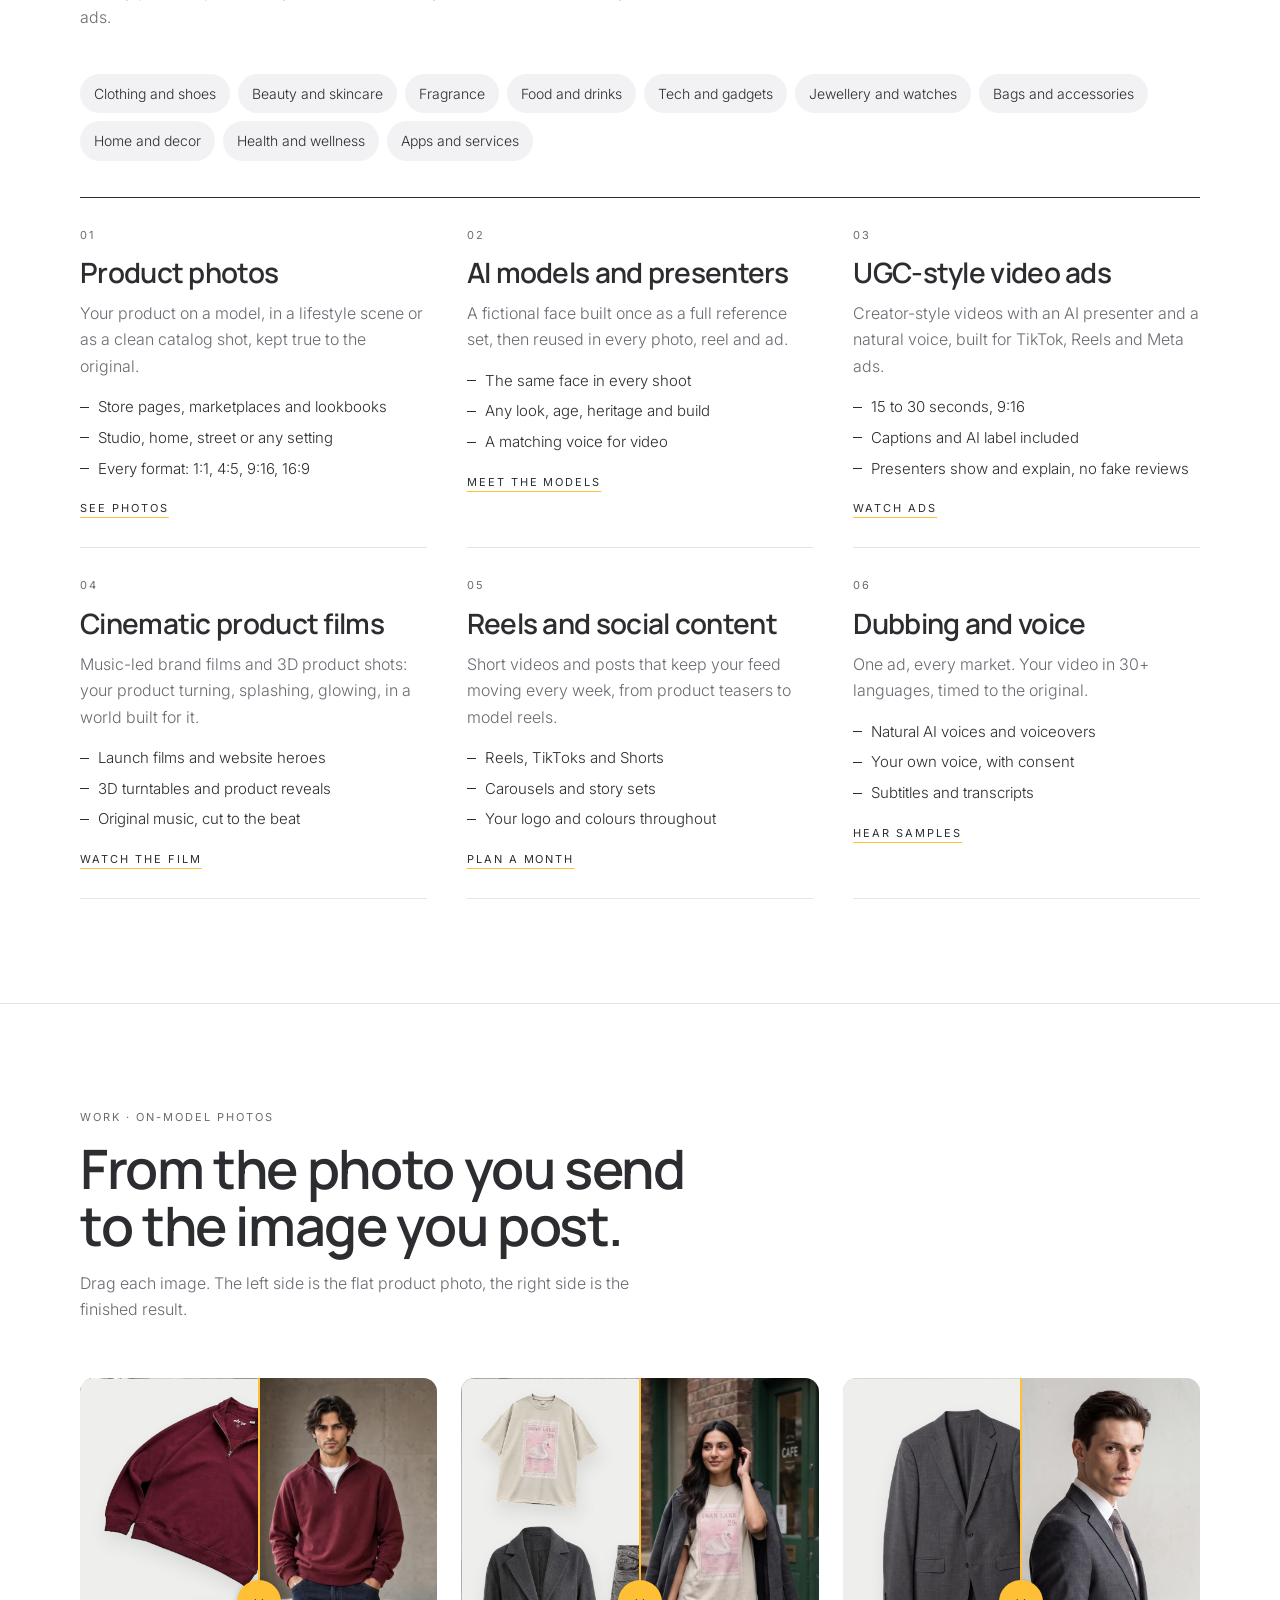
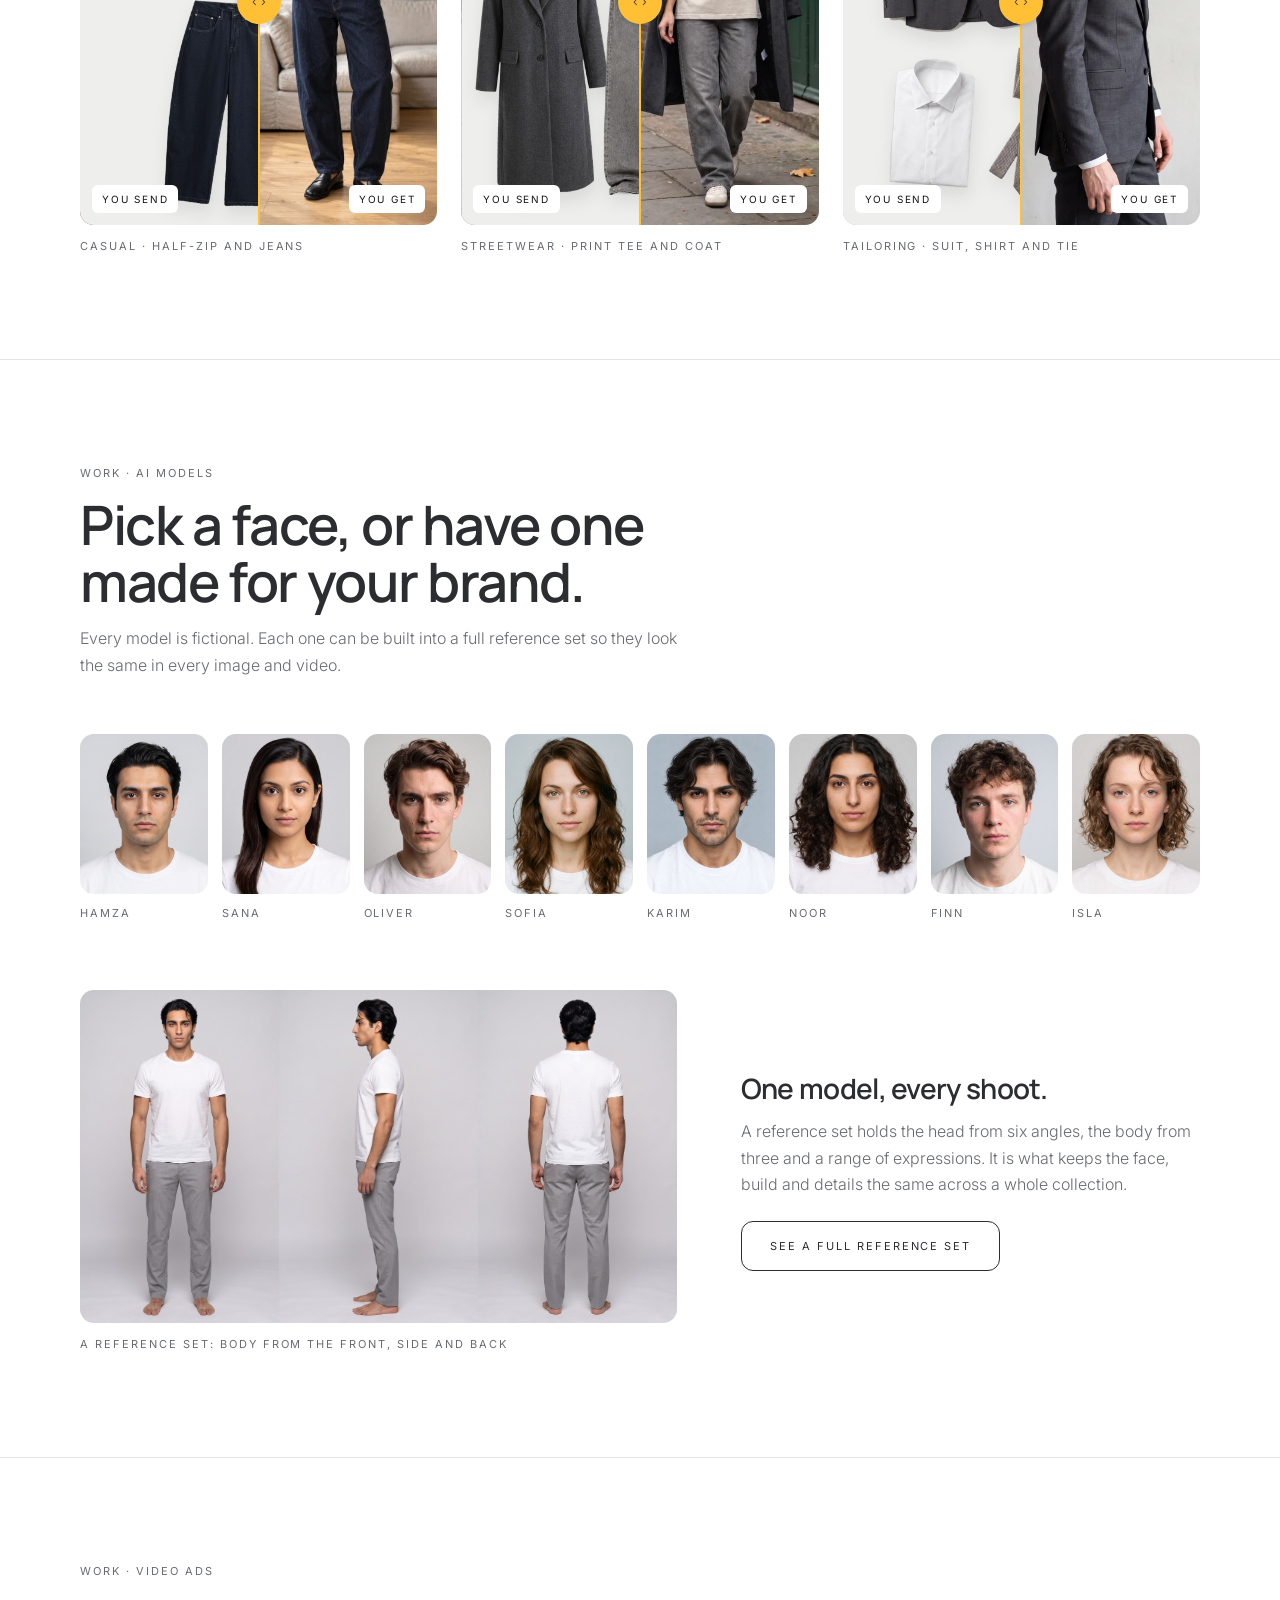
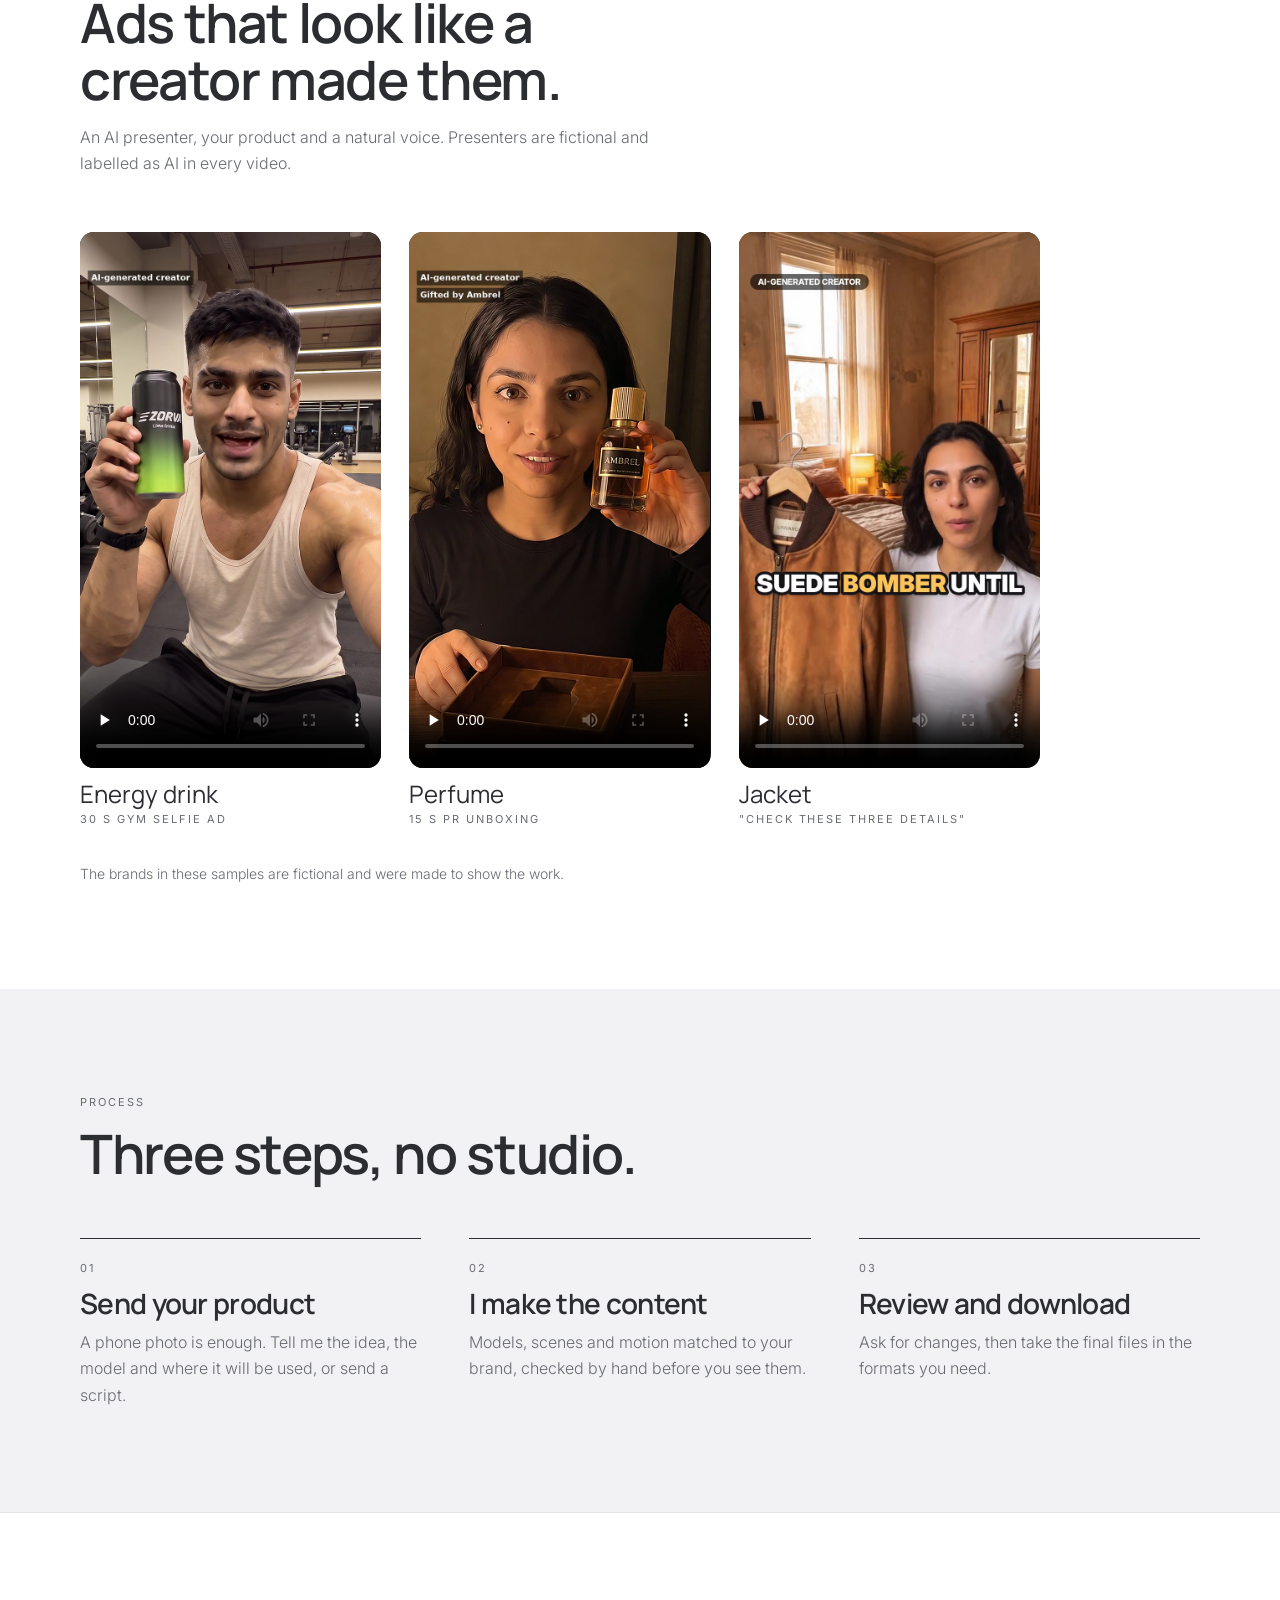
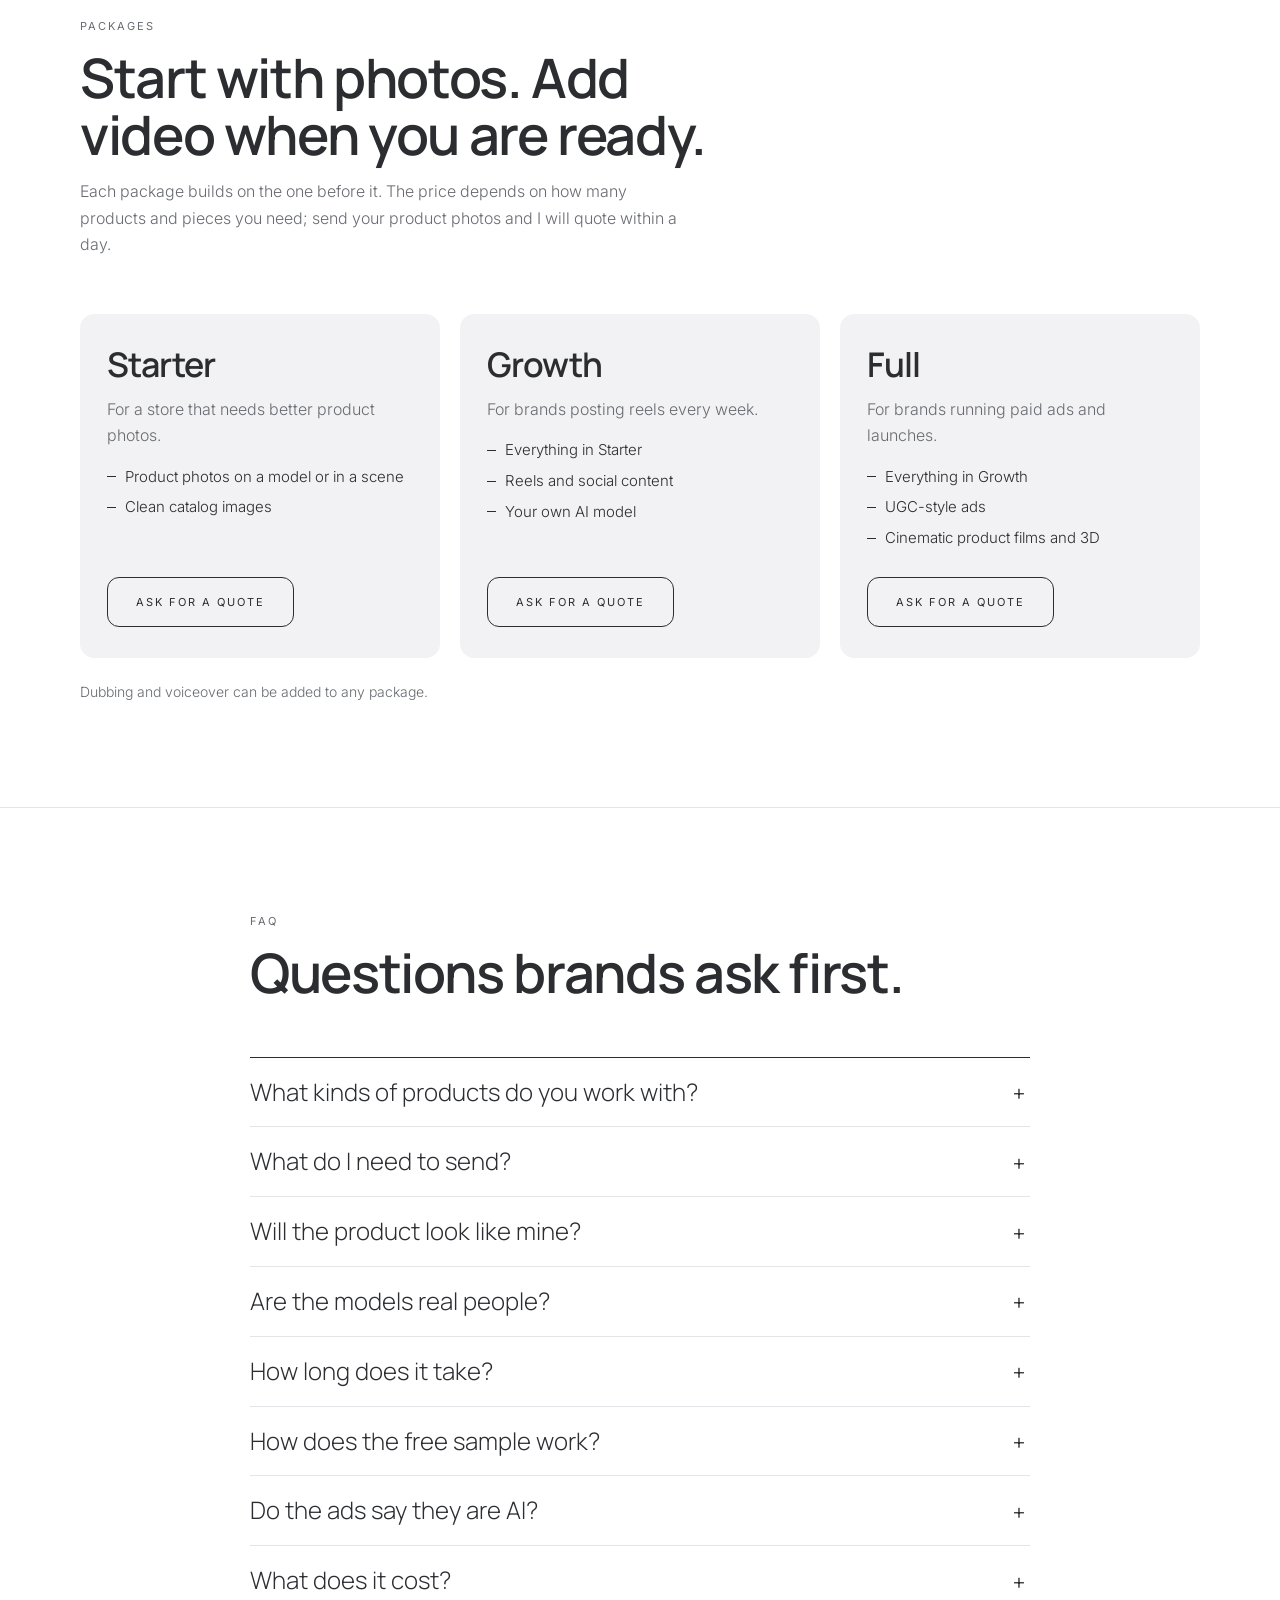
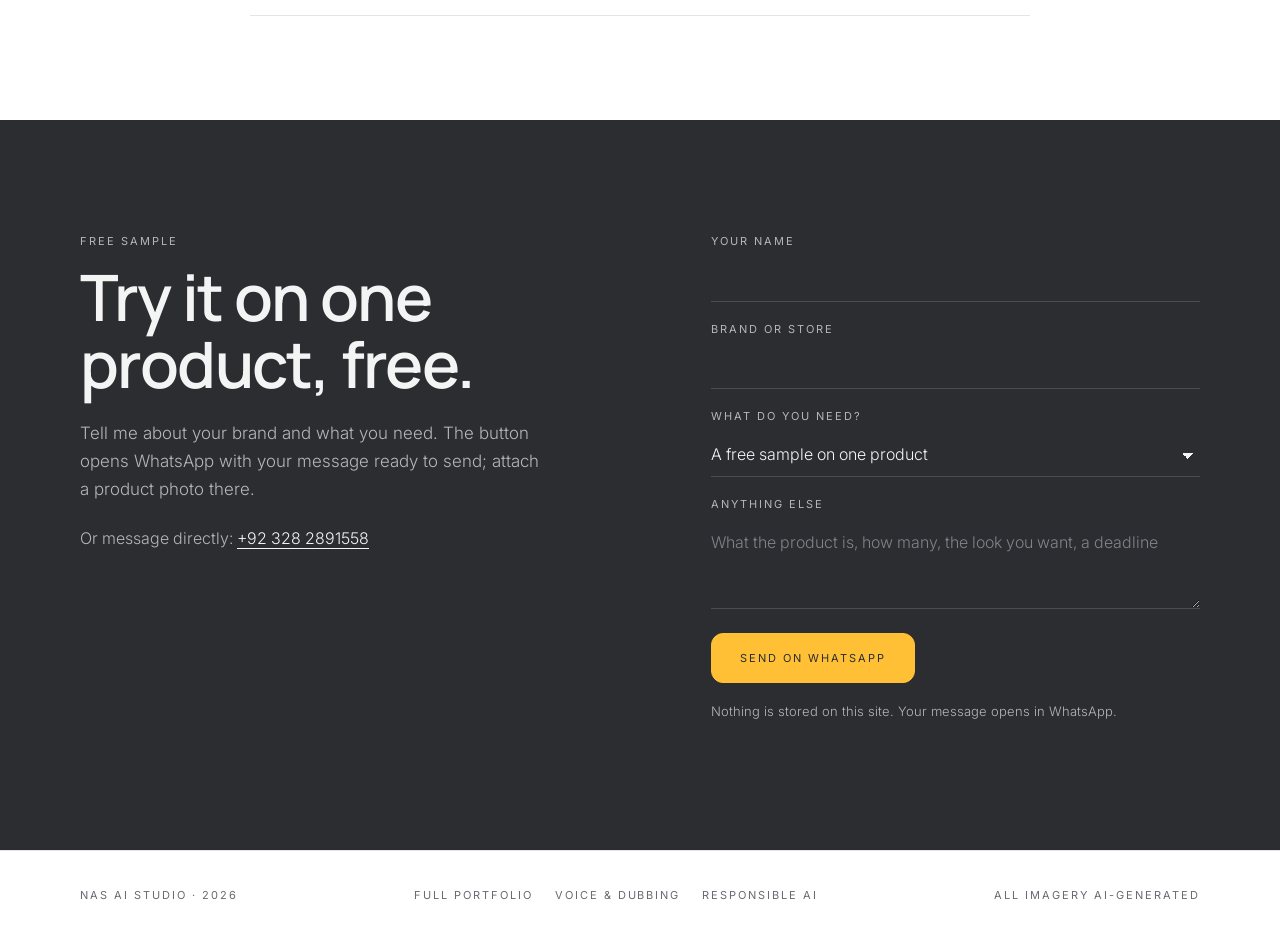
==== commit dc2f6b50: "Reposition the service site for any product, not only fashion Rewrites the title, hero, services (no" ====
--- a/studio/index.html
+++ b/studio/index.html
@@ -3,14 +3,14 @@
 <head>
 <meta charset="utf-8">
 <meta name="viewport" content="width=device-width, initial-scale=1, viewport-fit=cover">
-<title>NAS AI Studio · On-model photos and ads for clothing brands</title>
-<meta name="description" content="Any product. Any model. Any world. Send a product photo and get on-model photos, AI models and cinematic video ads for your brand, without a photoshoot. Free sample on one product.">
+<title>NAS AI Studio · AI product photos, models and video ads for any brand</title>
+<meta name="description" content="Any product. Any model. Any world. Send a product photo and get product photos, AI models, UGC-style ads and cinematic films for any product, without a photoshoot. Free sample on one product.">
 <link rel="preconnect" href="https://fonts.googleapis.com">
 <link rel="preconnect" href="https://fonts.gstatic.com" crossorigin>
 <link rel="stylesheet" href="https://fonts.googleapis.com/css2?family=Manrope:wght@500;600;700&family=Inter:wght@300;400;500&display=swap">
 <link rel="stylesheet" href="studio.css?v=2">
 <link rel="stylesheet" href="theme-silver.css?v=1">
-<link rel="stylesheet" href="hero.css?v=1">
+<link rel="stylesheet" href="hero.css?v=2">
 <link rel="preload" as="image" href="hero/hero_poster.jpg">
 </head>
 <body>
@@ -37,7 +37,7 @@
     <div class="wrap vhero-copy">
       <p class="eyebrow">AI studio for brands</p>
       <h1><span class="nowrap">Any product.</span> <span class="nowrap">Any model.</span> <span class="nowrap">Any <mark>world</mark>.</span></h1>
-      <p class="lede">Send a product photo. Get on-model photos, a consistent AI model for your brand and cinematic video ads, without a photoshoot.</p>
+      <p class="lede">Send a photo of your product. Get product photos, AI models and presenters, UGC-style ads and cinematic films for any product, without a photoshoot.</p>
       <div class="cta">
         <a class="btn solid" href="#contact">Create now</a>
         <a class="btn line" href="#work">See the work</a>
@@ -51,7 +51,7 @@
     <div class="wrap">
       <div class="worlds-head">
         <p class="eyebrow">Every product, its own world</p>
-        <p class="worlds-sub">Six products, six AI models from the studio, six worlds. Clothing, fragrance, footwear and accessories.</p>
+        <p class="worlds-sub">Six products, six AI models from the studio, six worlds. The same works for beauty, food and drinks, tech, home goods and more.</p>
       </div>
       <div class="world-row">
         <figure class="world"><video muted loop playsinline preload="none" poster="hero/cards/s1_sofia.jpg"><source src="hero/cards/s1_sofia.mp4" type="video/mp4"></video><figcaption><b>Clothes</b><span>Sofia · silk storm</span></figcaption></figure>
@@ -68,21 +68,25 @@
     <div class="wrap">
       <div class="head">
         <p class="eyebrow">Services</p>
-        <h2>Everything a product page and an ad account need.</h2>
-      </div>
+        <h2>Everything your product needs to sell online.</h2>
+        <p class="sub">For any product: photos for your store, faces for your brand and video for your ads.</p>
+      </div>
+      <ul class="cats" aria-label="Products we work with">
+        <li>Clothing and shoes</li><li>Beauty and skincare</li><li>Fragrance</li><li>Food and drinks</li><li>Tech and gadgets</li><li>Jewellery and watches</li><li>Bags and accessories</li><li>Home and decor</li><li>Health and wellness</li><li>Apps and services</li>
+      </ul>
       <div class="services">
         <article class="service">
           <span class="num">01</span>
-          <h3>On-model photos</h3>
-          <p>Your garment on a model in a studio, on the street or in a cafe, kept true to the original.</p>
-          <ul><li>Product pages and lookbooks</li><li>Any body type and skin tone</li><li>Sizes XS to XL on request</li></ul>
+          <h3>Product photos</h3>
+          <p>Your product on a model, in a lifestyle scene or as a clean catalog shot, kept true to the original.</p>
+          <ul><li>Store pages, marketplaces and lookbooks</li><li>Studio, home, street or any setting</li><li>Every format: 1:1, 4:5, 9:16, 16:9</li></ul>
           <a class="more" href="#work">See photos</a>
         </article>
         <article class="service">
           <span class="num">02</span>
-          <h3>Your own AI model</h3>
-          <p>A fictional model built once as a full reference set, then reused in every photo, reel and ad.</p>
-          <ul><li>Same face from shoot to shoot</li><li>Head angles, body and expressions</li><li>Any look, heritage and build</li></ul>
+          <h3>AI models and presenters</h3>
+          <p>A fictional face built once as a full reference set, then reused in every photo, reel and ad.</p>
+          <ul><li>The same face in every shoot</li><li>Any look, age, heritage and build</li><li>A matching voice for video</li></ul>
           <a class="more" href="#models">Meet the models</a>
         </article>
         <article class="service">
@@ -94,9 +98,23 @@
         </article>
         <article class="service">
           <span class="num">04</span>
+          <h3>Cinematic product films</h3>
+          <p>Music-led brand films and 3D product shots: your product turning, splashing, glowing, in a world built for it.</p>
+          <ul><li>Launch films and website heroes</li><li>3D turntables and product reveals</li><li>Original music, cut to the beat</li></ul>
+          <a class="more" href="#top">Watch the film</a>
+        </article>
+        <article class="service">
+          <span class="num">05</span>
+          <h3>Reels and social content</h3>
+          <p>Short videos and posts that keep your feed moving every week, from product teasers to model reels.</p>
+          <ul><li>Reels, TikToks and Shorts</li><li>Carousels and story sets</li><li>Your logo and colours throughout</li></ul>
+          <a class="more" href="#contact">Plan a month</a>
+        </article>
+        <article class="service">
+          <span class="num">06</span>
           <h3>Dubbing and voice</h3>
           <p>One ad, every market. Your video in 30+ languages, timed to the original.</p>
-          <ul><li>Natural AI voices</li><li>Your own voice, with consent</li><li>Subtitles and transcripts</li></ul>
+          <ul><li>Natural AI voices and voiceovers</li><li>Your own voice, with consent</li><li>Subtitles and transcripts</li></ul>
           <a class="more" href="../voice.html">Hear samples</a>
         </article>
       </div>
@@ -205,7 +223,7 @@
         <h2>Three steps, no studio.</h2>
       </div>
       <ol class="steps">
-        <li><span class="num">01</span><h3>Send the garment</h3><p>A flat-lay or a phone photo is enough. Tell me the look, the model and where the images will be used.</p></li>
+        <li><span class="num">01</span><h3>Send your product</h3><p>A phone photo is enough. Tell me the idea, the model and where it will be used, or send a script.</p></li>
         <li><span class="num">02</span><h3>I make the content</h3><p>Models, scenes and motion matched to your brand, checked by hand before you see them.</p></li>
         <li><span class="num">03</span><h3>Review and download</h3><p>Ask for changes, then take the final files in the formats you need.</p></li>
       </ol>
@@ -217,25 +235,25 @@
       <div class="head">
         <p class="eyebrow">Packages</p>
         <h2>Start with photos. Add video when you are ready.</h2>
-        <p class="sub">Each package builds on the one before it. The price depends on how many garments and pieces you need; send your product photos and I will quote within a day.</p>
+        <p class="sub">Each package builds on the one before it. The price depends on how many products and pieces you need; send your product photos and I will quote within a day.</p>
       </div>
       <div class="packs">
         <article class="pack">
           <h3>Starter</h3>
-          <p class="for">For a store that needs better product pages.</p>
-          <ul><li>Model and lifestyle photos</li><li>Catalog images</li></ul>
+          <p class="for">For a store that needs better product photos.</p>
+          <ul><li>Product photos on a model or in a scene</li><li>Clean catalog images</li></ul>
           <a class="btn line" href="#contact" data-pack="Starter">Ask for a quote</a>
         </article>
         <article class="pack">
           <h3>Growth</h3>
           <p class="for">For brands posting reels every week.</p>
-          <ul><li>Everything in Starter</li><li>Model reels</li></ul>
+          <ul><li>Everything in Starter</li><li>Reels and social content</li><li>Your own AI model</li></ul>
           <a class="btn line" href="#contact" data-pack="Growth">Ask for a quote</a>
         </article>
         <article class="pack">
           <h3>Full</h3>
-          <p class="for">For brands running paid ads.</p>
-          <ul><li>Everything in Growth</li><li>UGC-style ads</li><li>3D product videos</li></ul>
+          <p class="for">For brands running paid ads and launches.</p>
+          <ul><li>Everything in Growth</li><li>UGC-style ads</li><li>Cinematic product films and 3D</li></ul>
           <a class="btn line" href="#contact" data-pack="Full">Ask for a quote</a>
         </article>
       </div>
@@ -250,13 +268,14 @@
         <h2>Questions brands ask first.</h2>
       </div>
       <div class="faq">
-        <details><summary>What do I need to send?</summary><p>A clear photo of the garment: a flat-lay, a hanger shot or a phone photo. Add any notes on the look you want, the kind of model and where the images will be used.</p></details>
-        <details><summary>Will the garment look like mine?</summary><p>Yes. The garment is kept true to the original, and you review every image. If a detail is off, ask for a change before you take the final files.</p></details>
+        <details><summary>What kinds of products do you work with?</summary><p>Almost anything you sell: clothing and shoes, beauty and skincare, fragrance, food and drinks, tech and gadgets, jewellery and watches, bags, home goods, and apps or services too.</p></details>
+        <details><summary>What do I need to send?</summary><p>A clear photo of the product, even from a phone. Add any notes on the look you want, the kind of model, the script or idea, and where the content will be used.</p></details>
+        <details><summary>Will the product look like mine?</summary><p>Yes. The shape, colours, label and details are kept true to the original, and you review everything. If a detail is off, ask for a change before you take the final files.</p></details>
         <details><summary>Are the models real people?</summary><p>No. Every model and presenter is fictional and AI-generated. Real faces are not used as references.</p></details>
         <details><summary>How long does it take?</summary><p>Usually 1 to 3 days, depending on how many pieces you need.</p></details>
         <details><summary>How does the free sample work?</summary><p>Send one product photo and I will make a sample from it, so you can judge the quality before you order anything.</p></details>
         <details><summary>Do the ads say they are AI?</summary><p>Yes. Video ads carry an "AI-generated creator" label, and presenters show and explain the product without pretending to be real customers. See the <a href="../responsible-ai.html">Responsible AI policy</a>.</p></details>
-        <details><summary>What does it cost?</summary><p>It depends on the number of garments and the pieces per garment. Send your product photos and I will quote within a day.</p></details>
+        <details><summary>What does it cost?</summary><p>It depends on the number of products and the pieces you need for each. Send your product photos and I will quote within a day.</p></details>
       </div>
     </div>
   </section>
@@ -265,7 +284,7 @@
     <div class="wrap contact-grid">
       <div>
         <p class="eyebrow">Free sample</p>
-        <h2>Try it on one garment, <em>free.</em></h2>
+        <h2>Try it on one product, <em>free.</em></h2>
         <p class="lede">Tell me about your brand and what you need. The button opens WhatsApp with your message ready to send; attach a product photo there.</p>
         <p class="direct">Or message directly: <a href="https://wa.me/923282891558" target="_blank" rel="noopener">+92 328 2891558</a></p>
       </div>
@@ -274,17 +293,19 @@
         <label>Brand or store<input name="brand" autocomplete="organization"></label>
         <label>What do you need?
           <select name="need">
-            <option>A free sample on one garment</option>
-            <option>On-model photos</option>
-            <option>An AI model for my brand</option>
+            <option>A free sample on one product</option>
+            <option>Product photos</option>
+            <option>An AI model or presenter for my brand</option>
             <option>UGC-style video ads</option>
+            <option>A cinematic product film or 3D video</option>
+            <option>Reels and social content</option>
             <option>Dubbing and voice</option>
             <option>Starter package</option>
             <option>Growth package</option>
             <option>Full package</option>
           </select>
         </label>
-        <label>Anything else<textarea name="note" rows="3" placeholder="Number of garments, the look you want, a deadline"></textarea></label>
+        <label>Anything else<textarea name="note" rows="3" placeholder="What the product is, how many, the look you want, a deadline"></textarea></label>
         <button class="btn solid" type="submit">Send on WhatsApp</button>
         <p class="form-note">Nothing is stored on this site. Your message opens in WhatsApp.</p>
       </form>
--- a/studio/hero.css
+++ b/studio/hero.css
@@ -41,3 +41,9 @@
 @media (min-width: 760px) { .world-row { grid-auto-columns: 30%; } }
 @media (min-width: 1040px) { .world-row { grid-auto-flow: row; grid-auto-columns: auto; grid-template-columns: repeat(6, minmax(0, 1fr)); overflow: visible; gap: 14px; } }
 @media (prefers-reduced-motion: reduce) { .world video, .world:hover video { transform: none; transition: none; } .sound-icon { animation: none !important; } }
+
+/* Any-product services */
+.cats { list-style: none; margin: -12px 0 36px; padding: 0; display: flex; flex-wrap: wrap; gap: 8px; }
+.cats li { padding: 8px 14px; border-radius: 999px; background: var(--tint); color: var(--ink); font-size: 14px; }
+@media (min-width: 700px) { .services { grid-template-columns: repeat(2, minmax(0, 1fr)); } }
+@media (min-width: 1040px) { .services { grid-template-columns: repeat(3, minmax(0, 1fr)); column-gap: 40px; } .service { border-bottom: 1px solid var(--line); } }
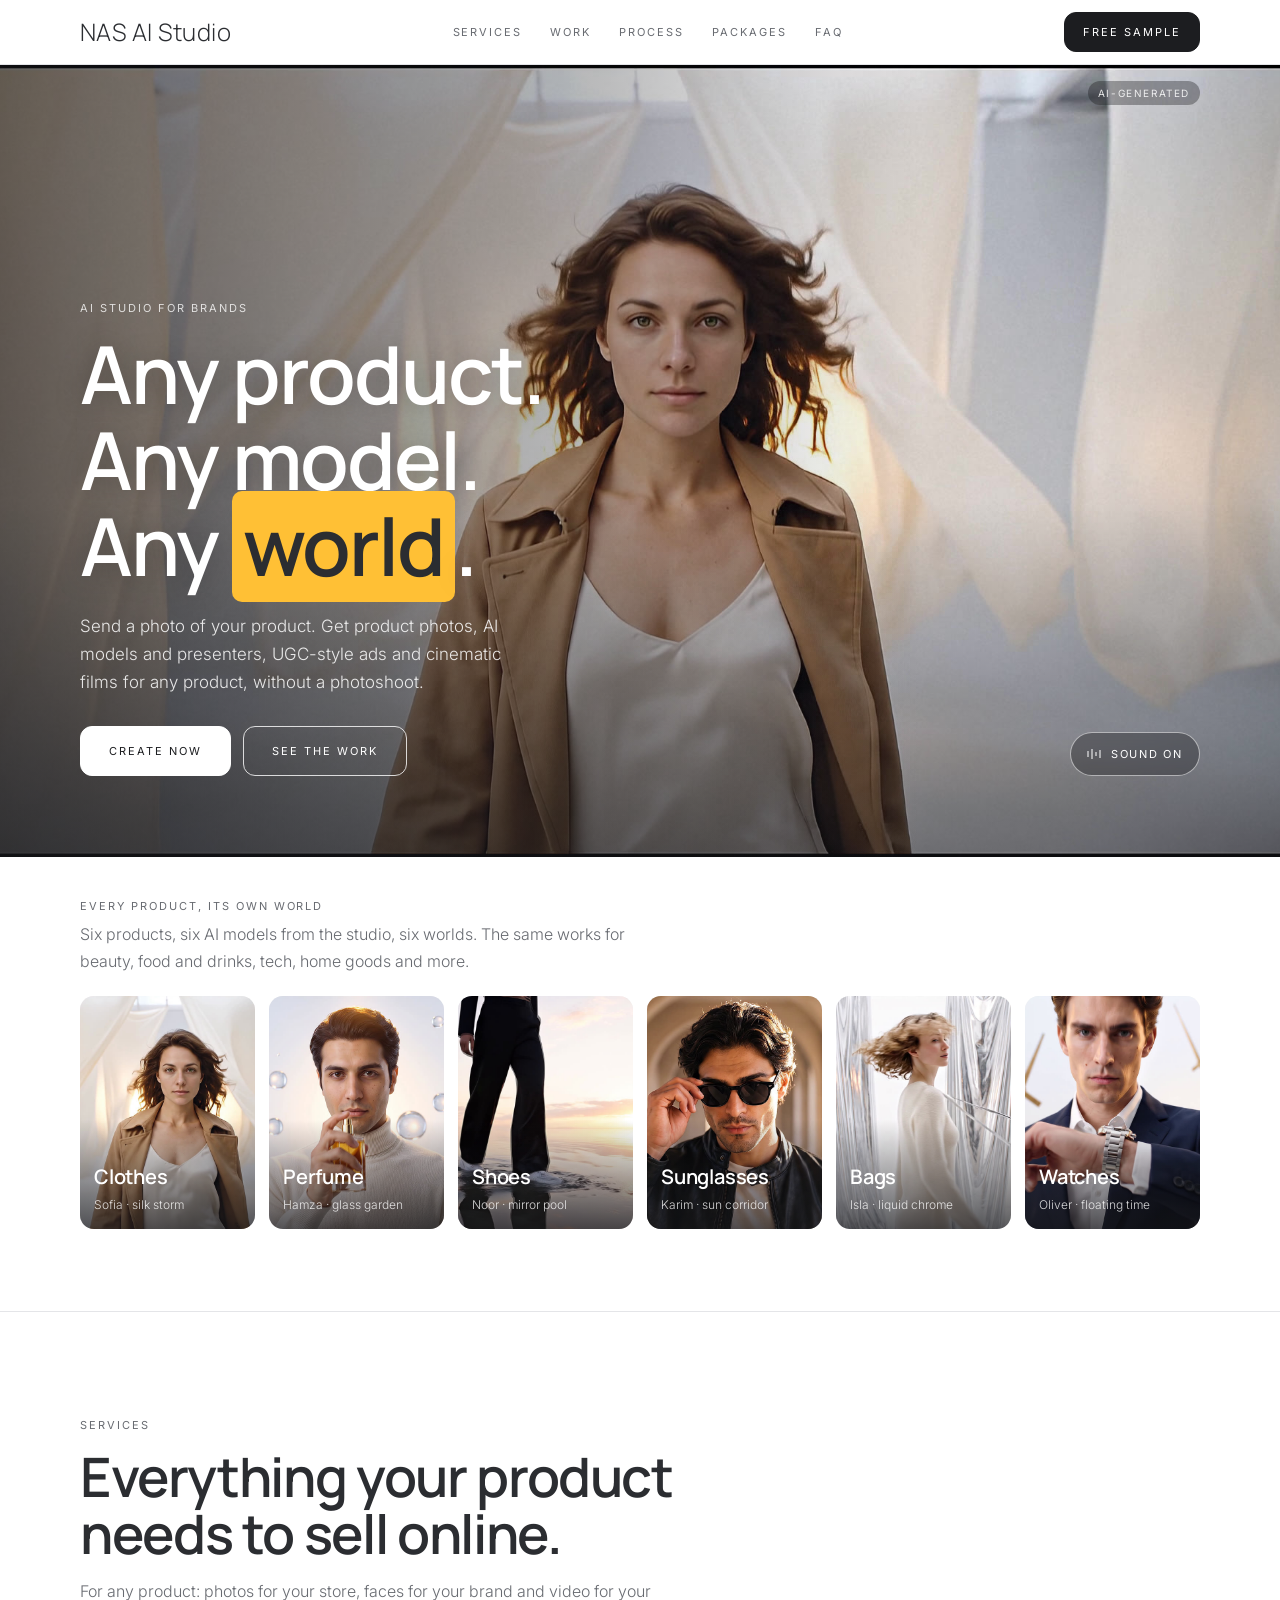
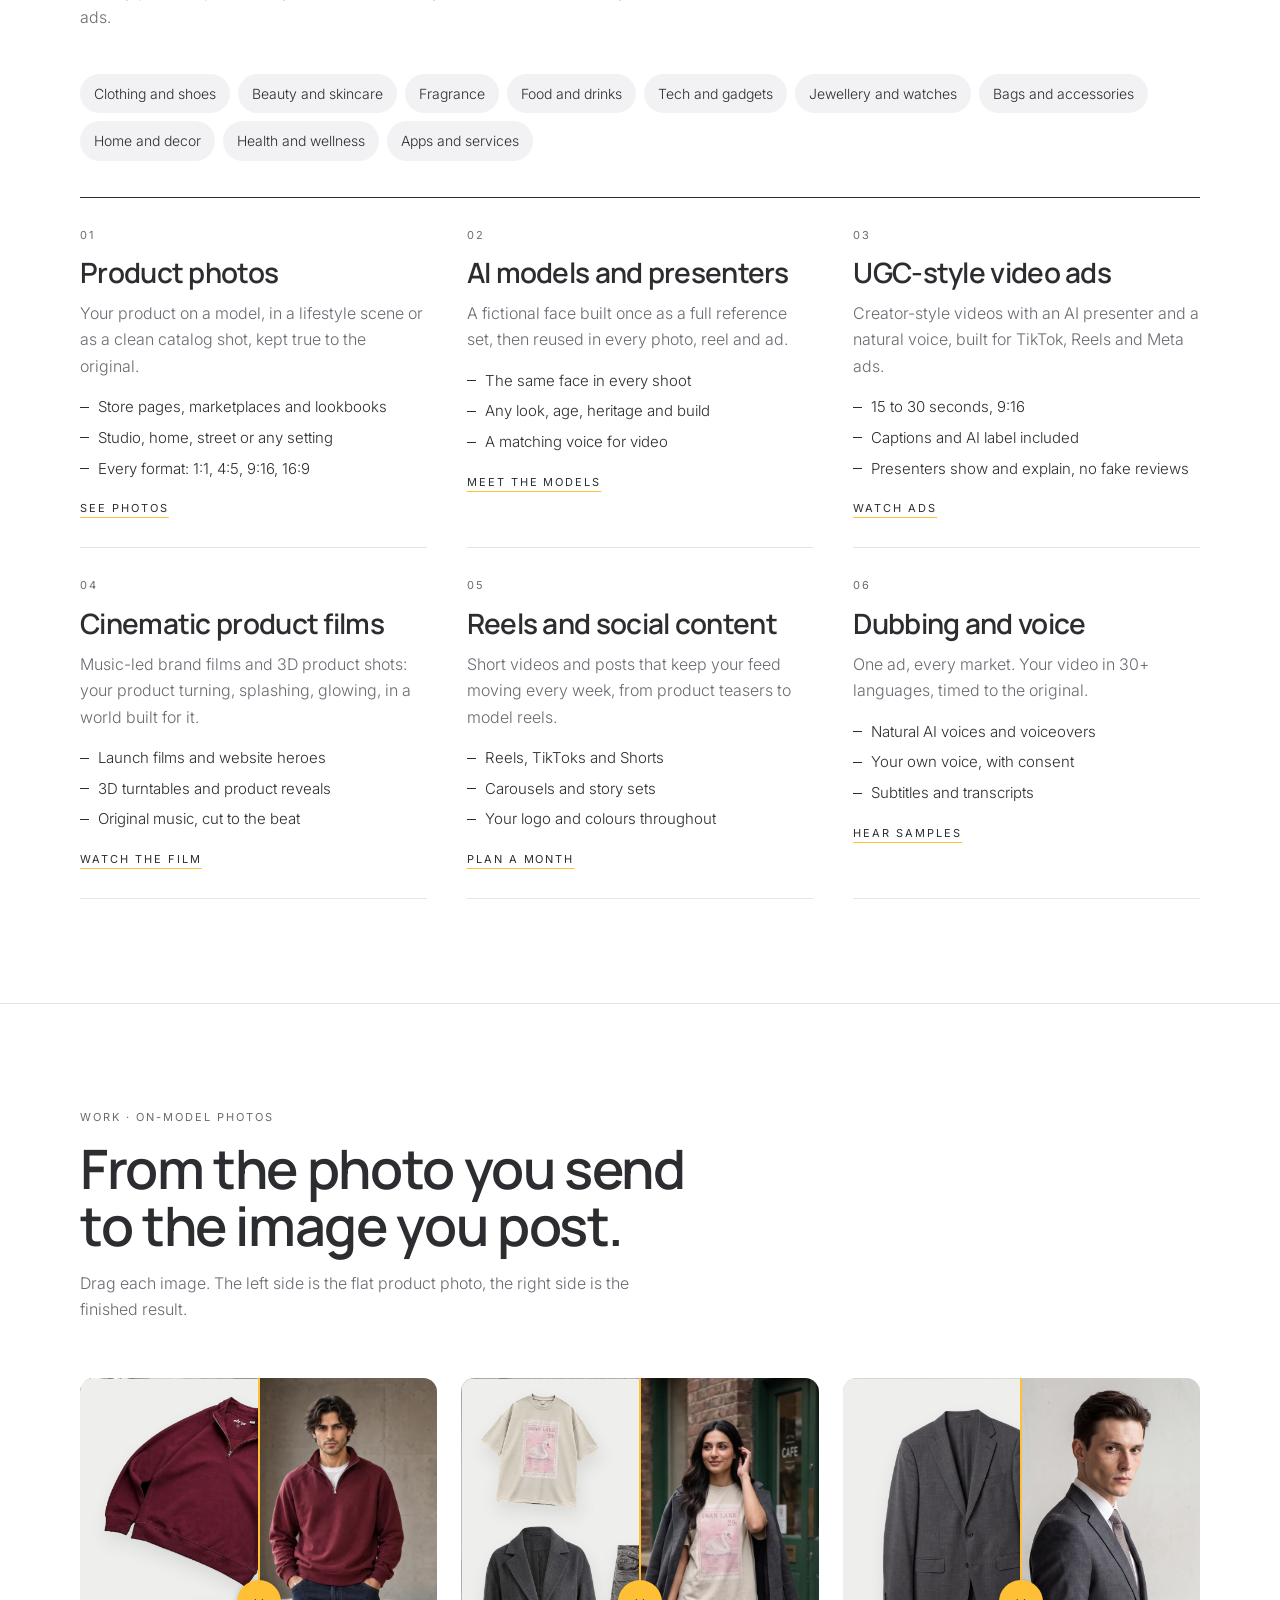
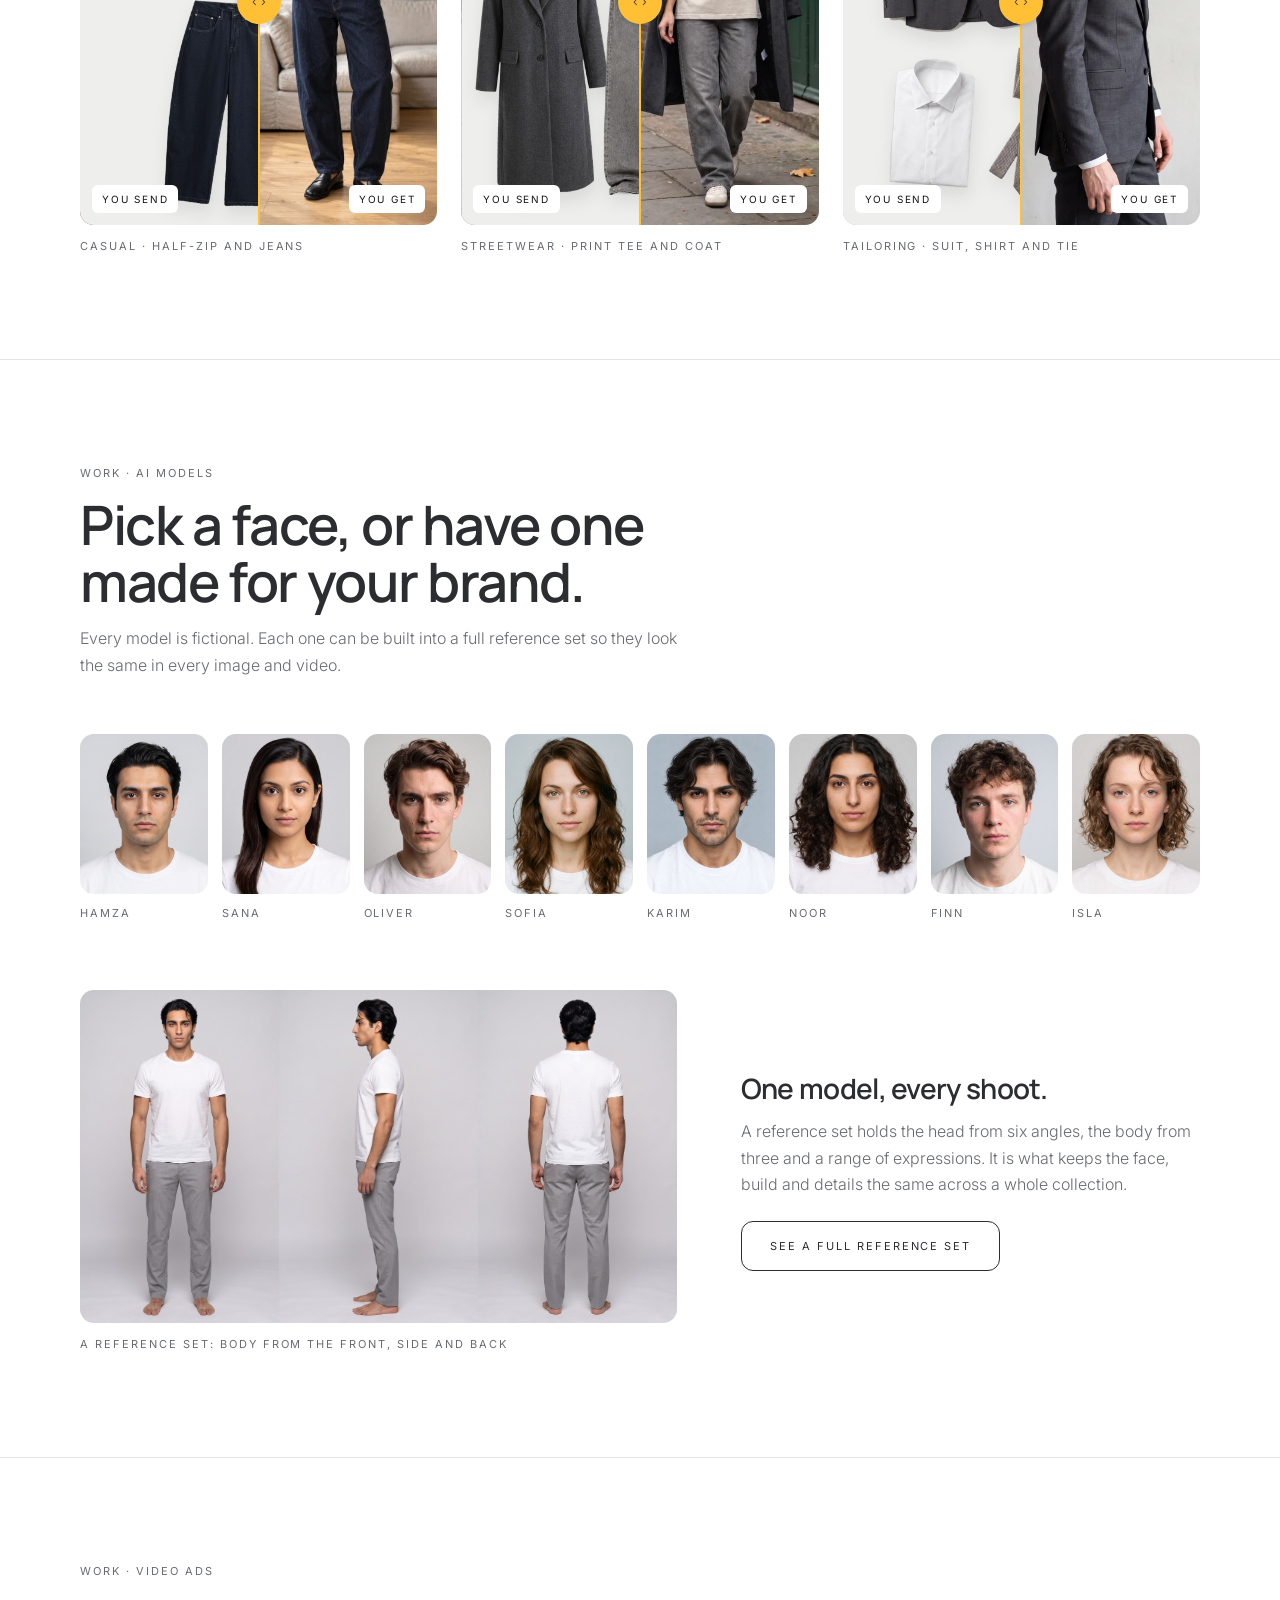
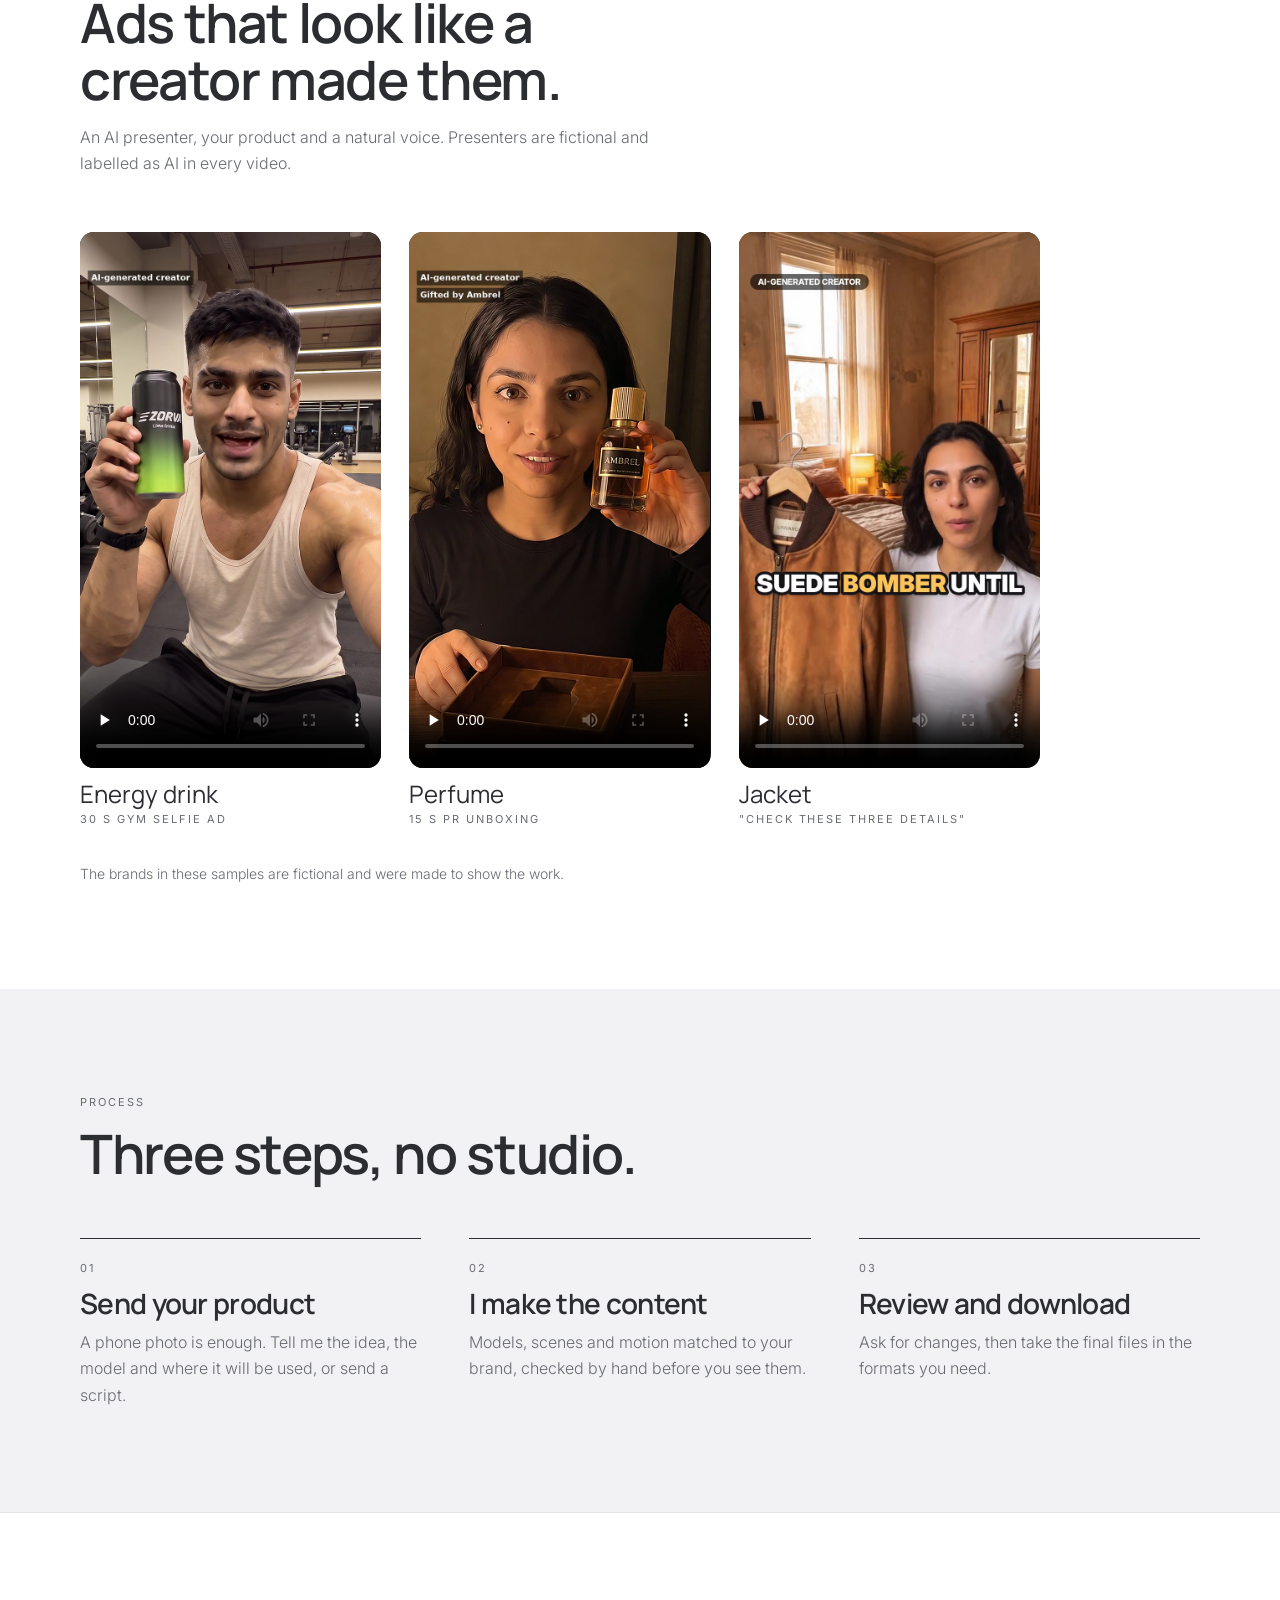
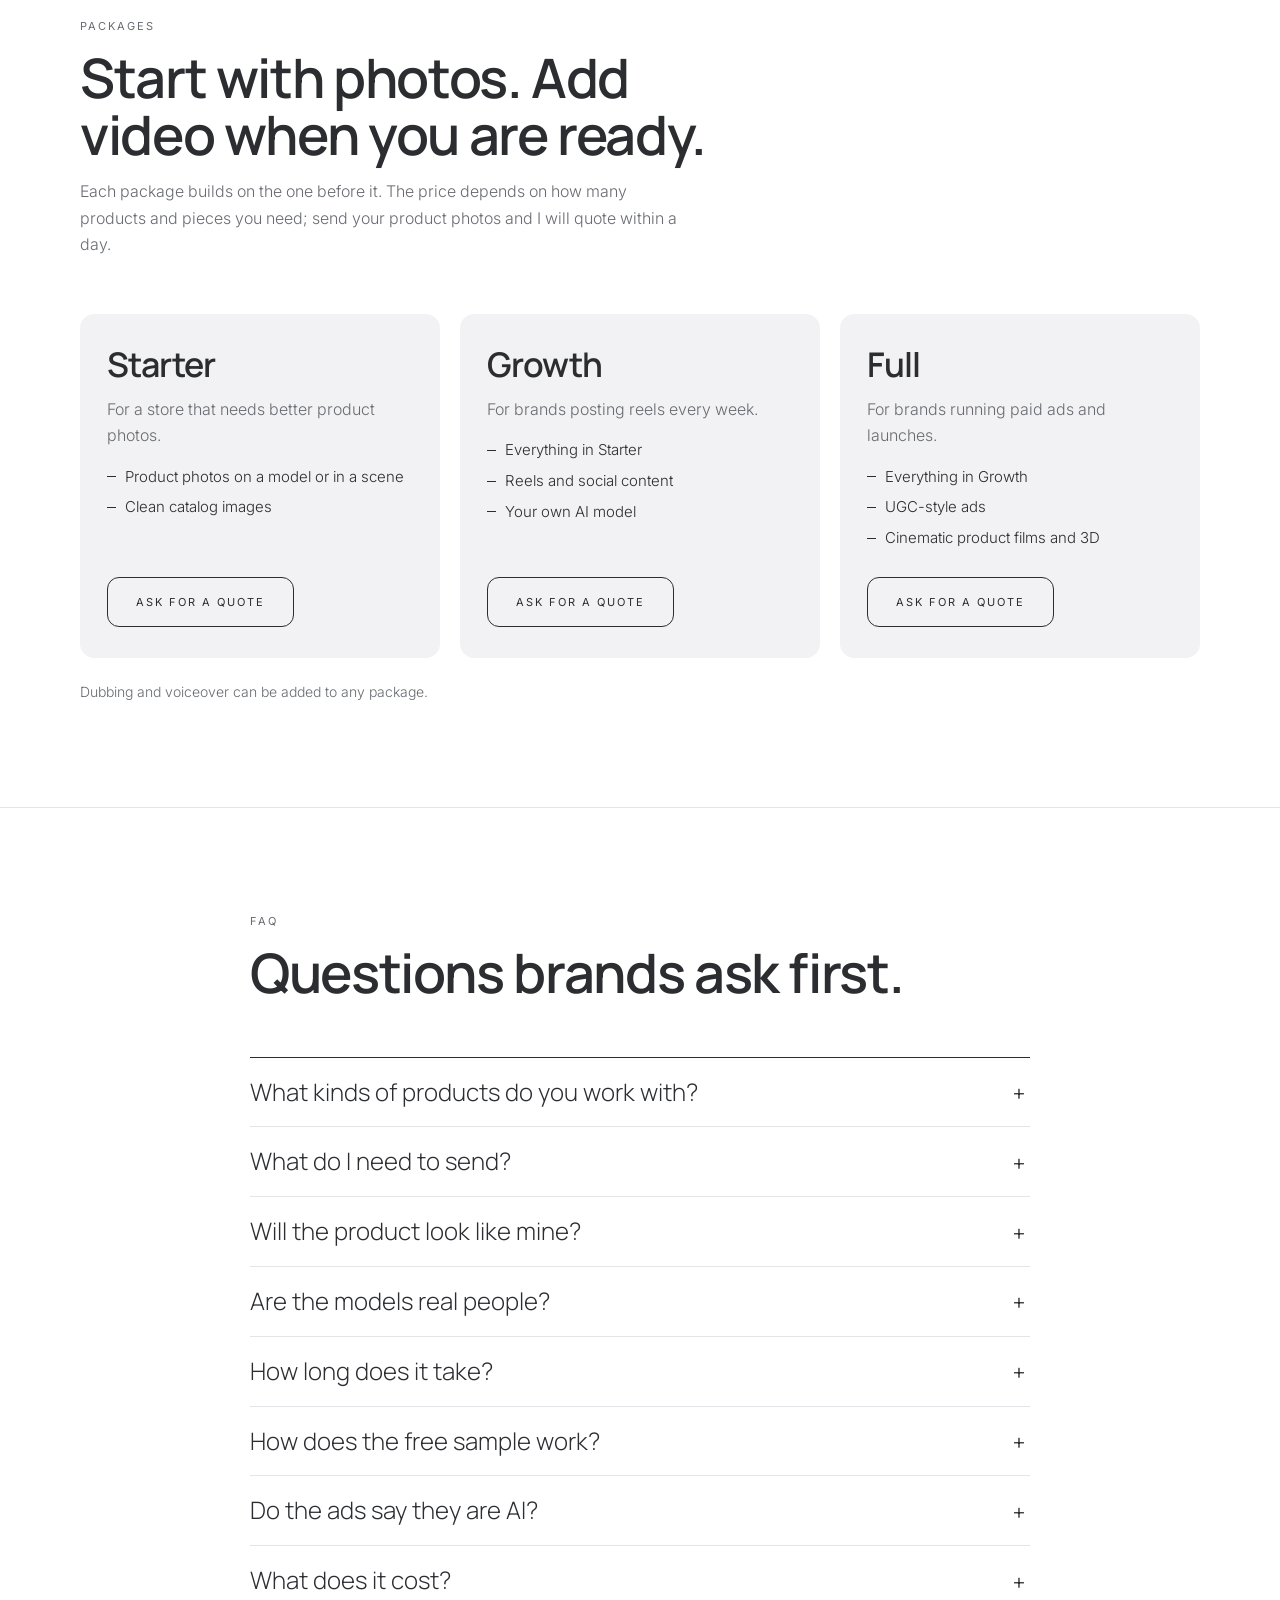
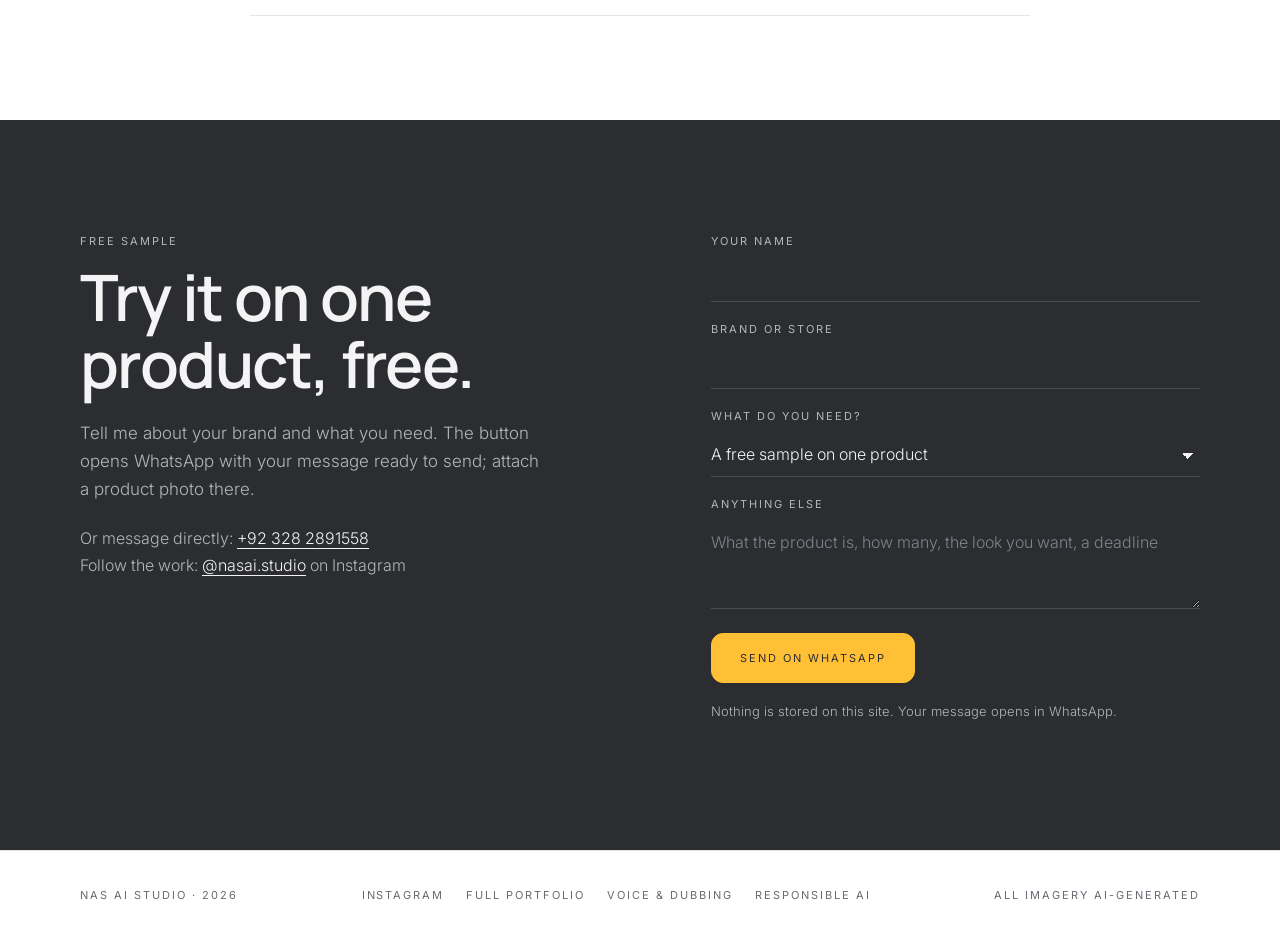
==== commit 893e9346: "Link the @nasai.studio Instagram account across the site Adds an Instagram row to the portfolio cont" ====
--- a/studio/index.html
+++ b/studio/index.html
@@ -286,7 +286,7 @@
         <p class="eyebrow">Free sample</p>
         <h2>Try it on one product, <em>free.</em></h2>
         <p class="lede">Tell me about your brand and what you need. The button opens WhatsApp with your message ready to send; attach a product photo there.</p>
-        <p class="direct">Or message directly: <a href="https://wa.me/923282891558" target="_blank" rel="noopener">+92 328 2891558</a></p>
+        <p class="direct">Or message directly: <a href="https://wa.me/923282891558" target="_blank" rel="noopener">+92 328 2891558</a><br>Follow the work: <a href="https://www.instagram.com/nasai.studio/" target="_blank" rel="noopener">@nasai.studio</a> on Instagram</p>
       </div>
       <form class="form" id="brief" novalidate>
         <label>Your name<input name="name" autocomplete="name" required></label>
@@ -317,7 +317,7 @@
 <footer class="foot">
   <div class="wrap bar">
     <span>NAS AI Studio · 2026</span>
-    <nav aria-label="More"><a href="../index.html">Full portfolio</a><a href="../voice.html">Voice &amp; dubbing</a><a href="../responsible-ai.html">Responsible AI</a></nav>
+    <nav aria-label="More"><a href="https://www.instagram.com/nasai.studio/" target="_blank" rel="noopener">Instagram</a><a href="../index.html">Full portfolio</a><a href="../voice.html">Voice &amp; dubbing</a><a href="../responsible-ai.html">Responsible AI</a></nav>
     <span>All imagery AI-generated</span>
   </div>
 </footer>
